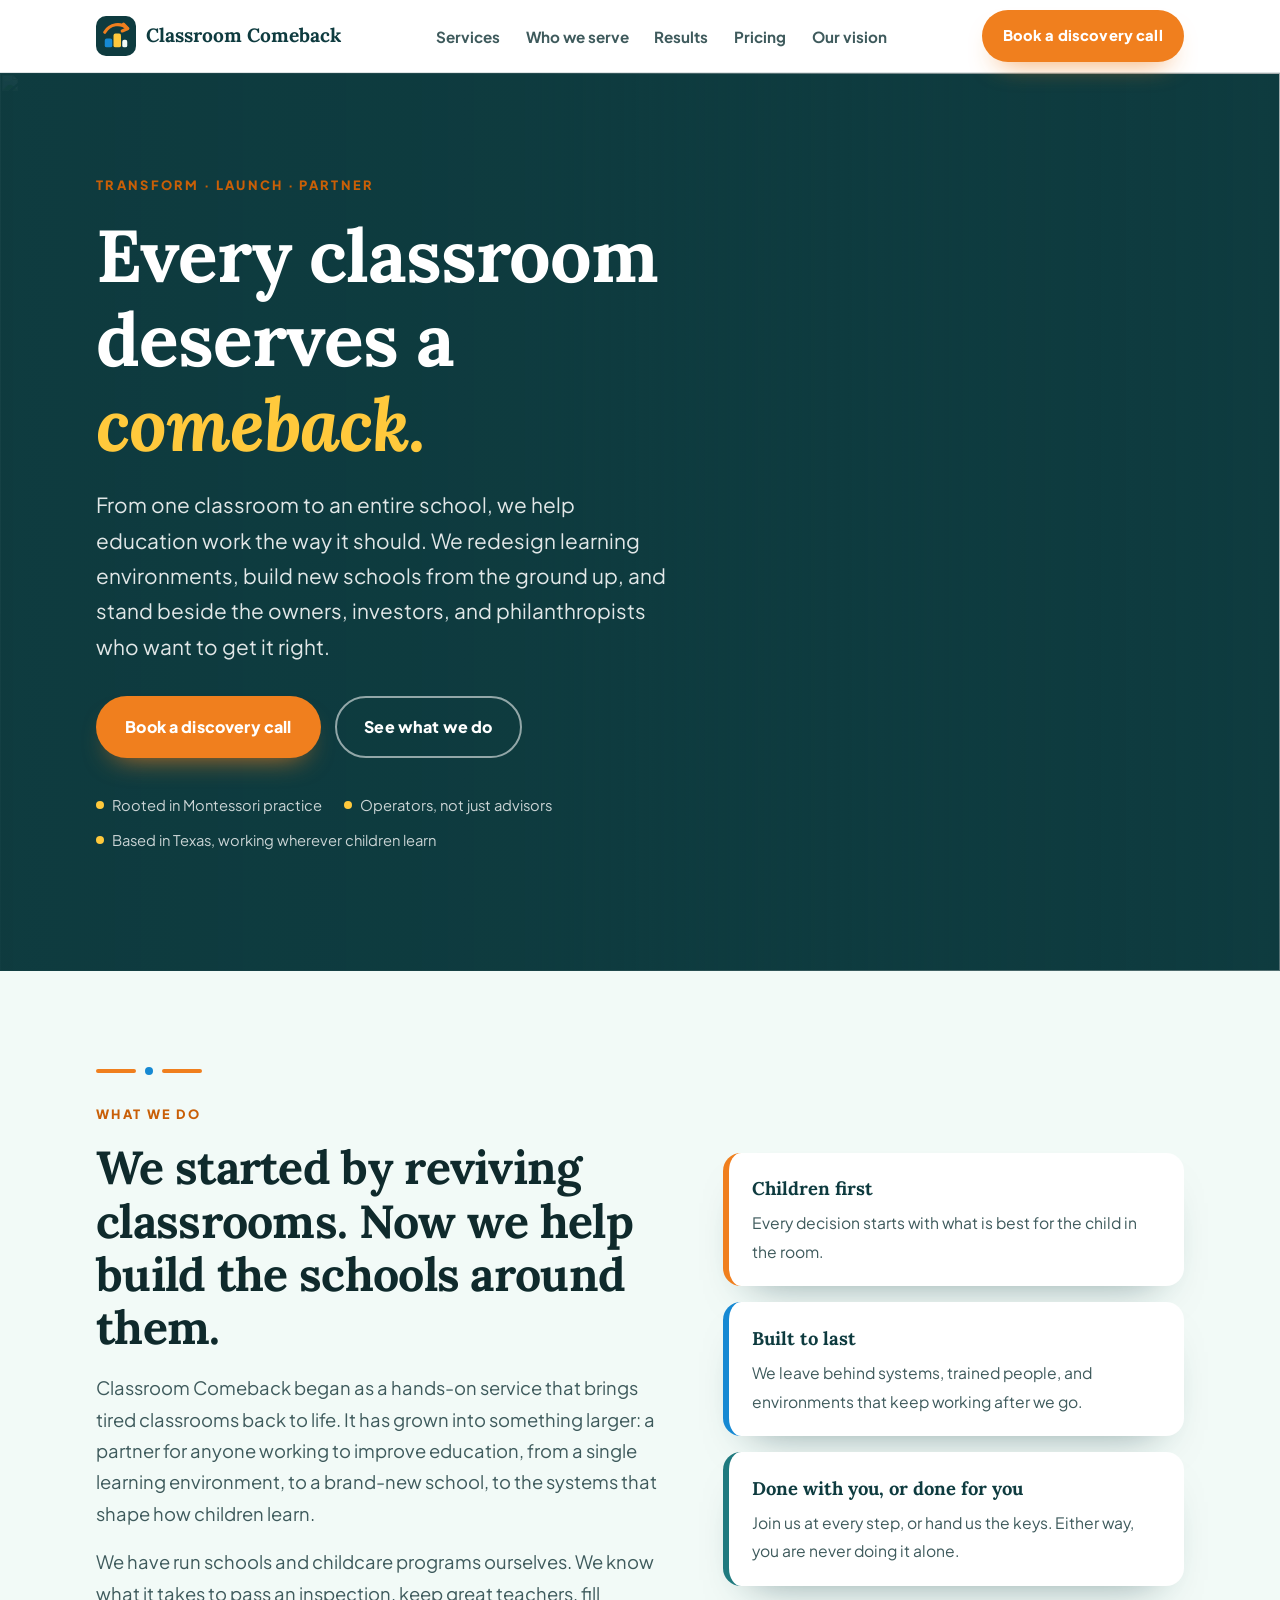
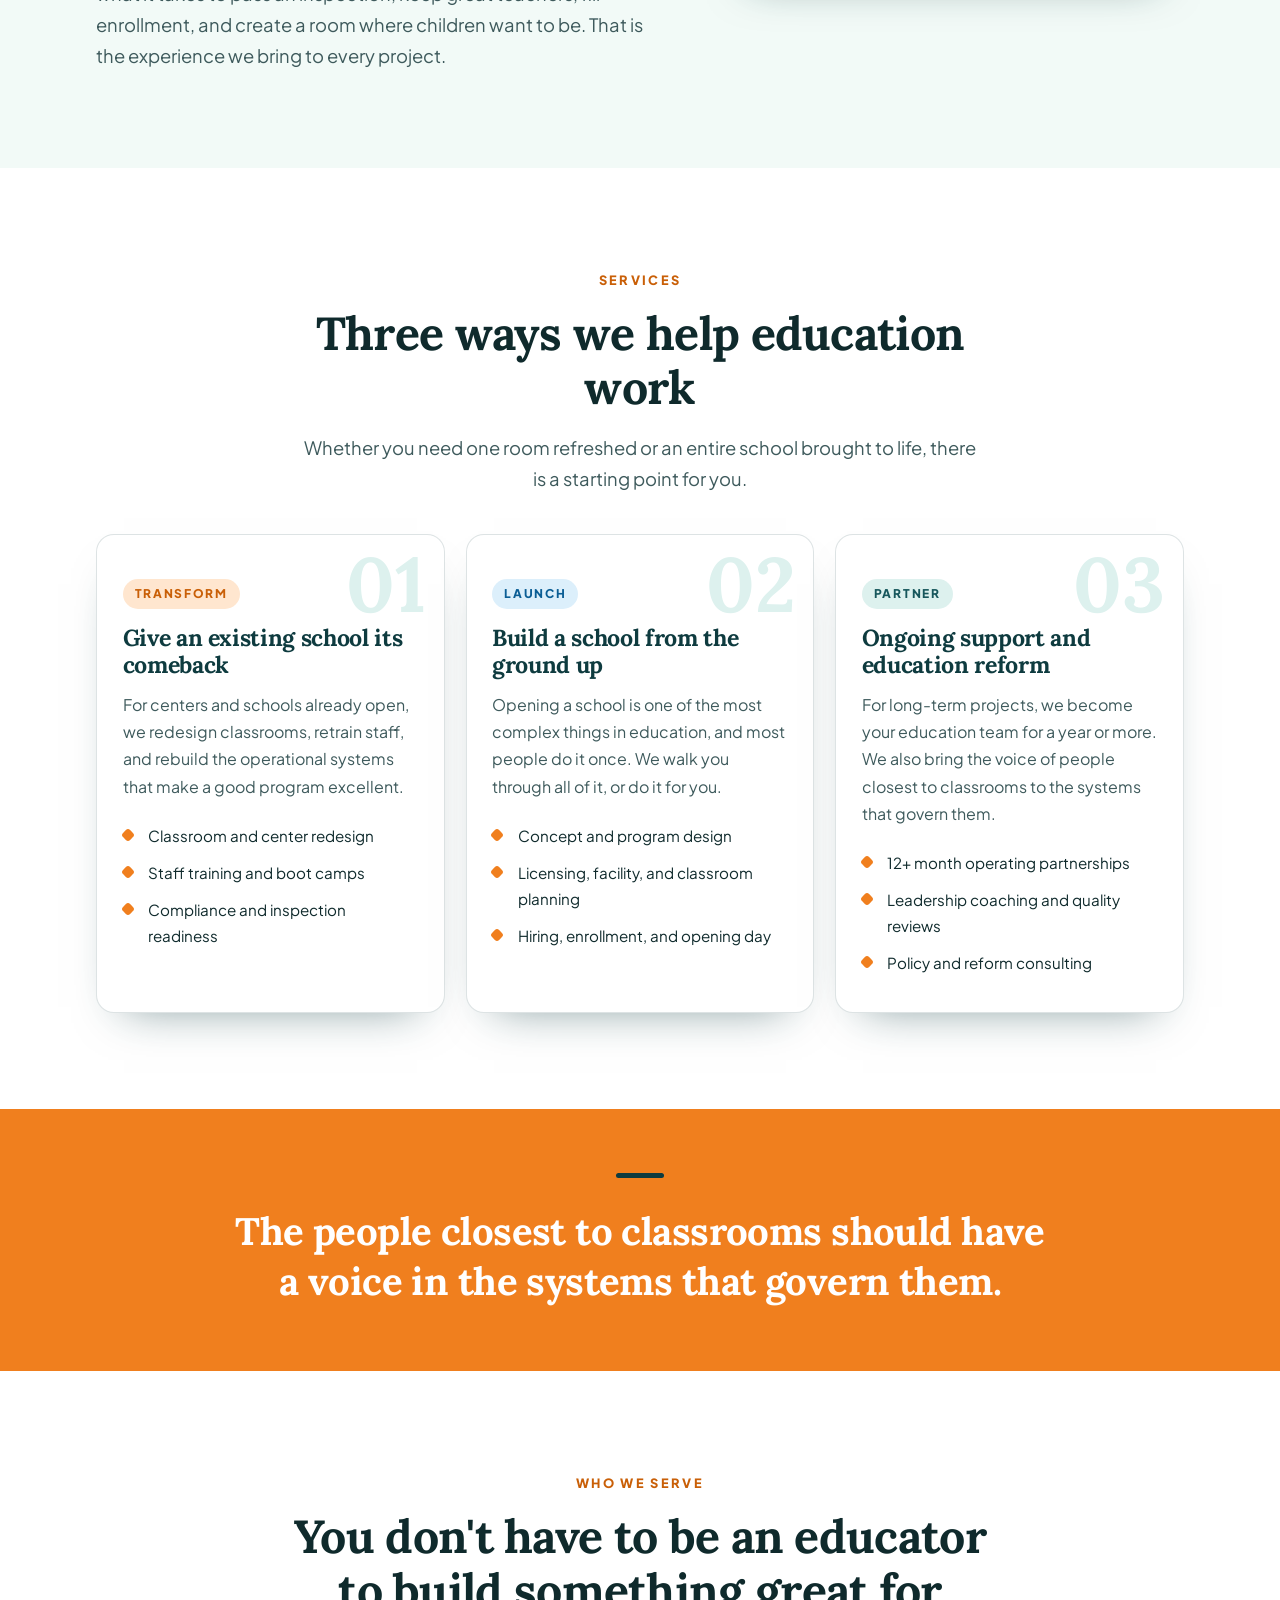
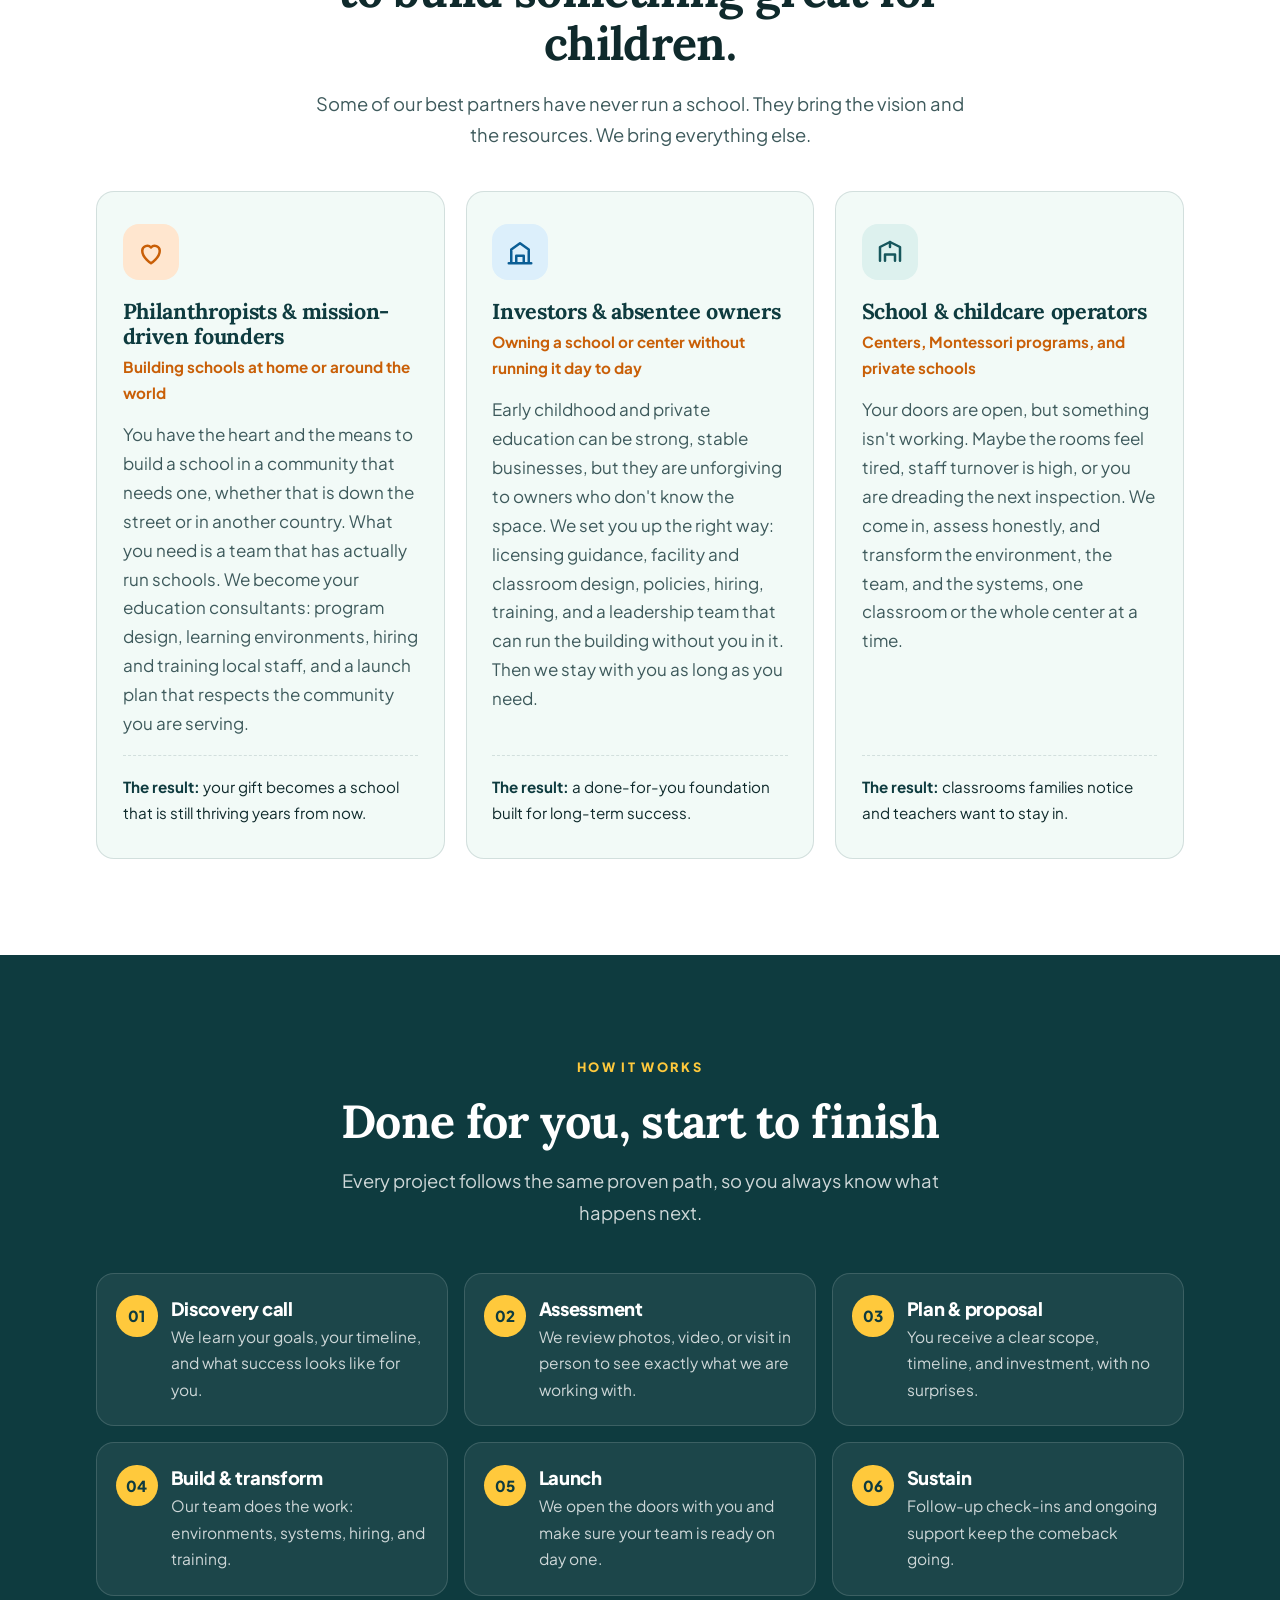
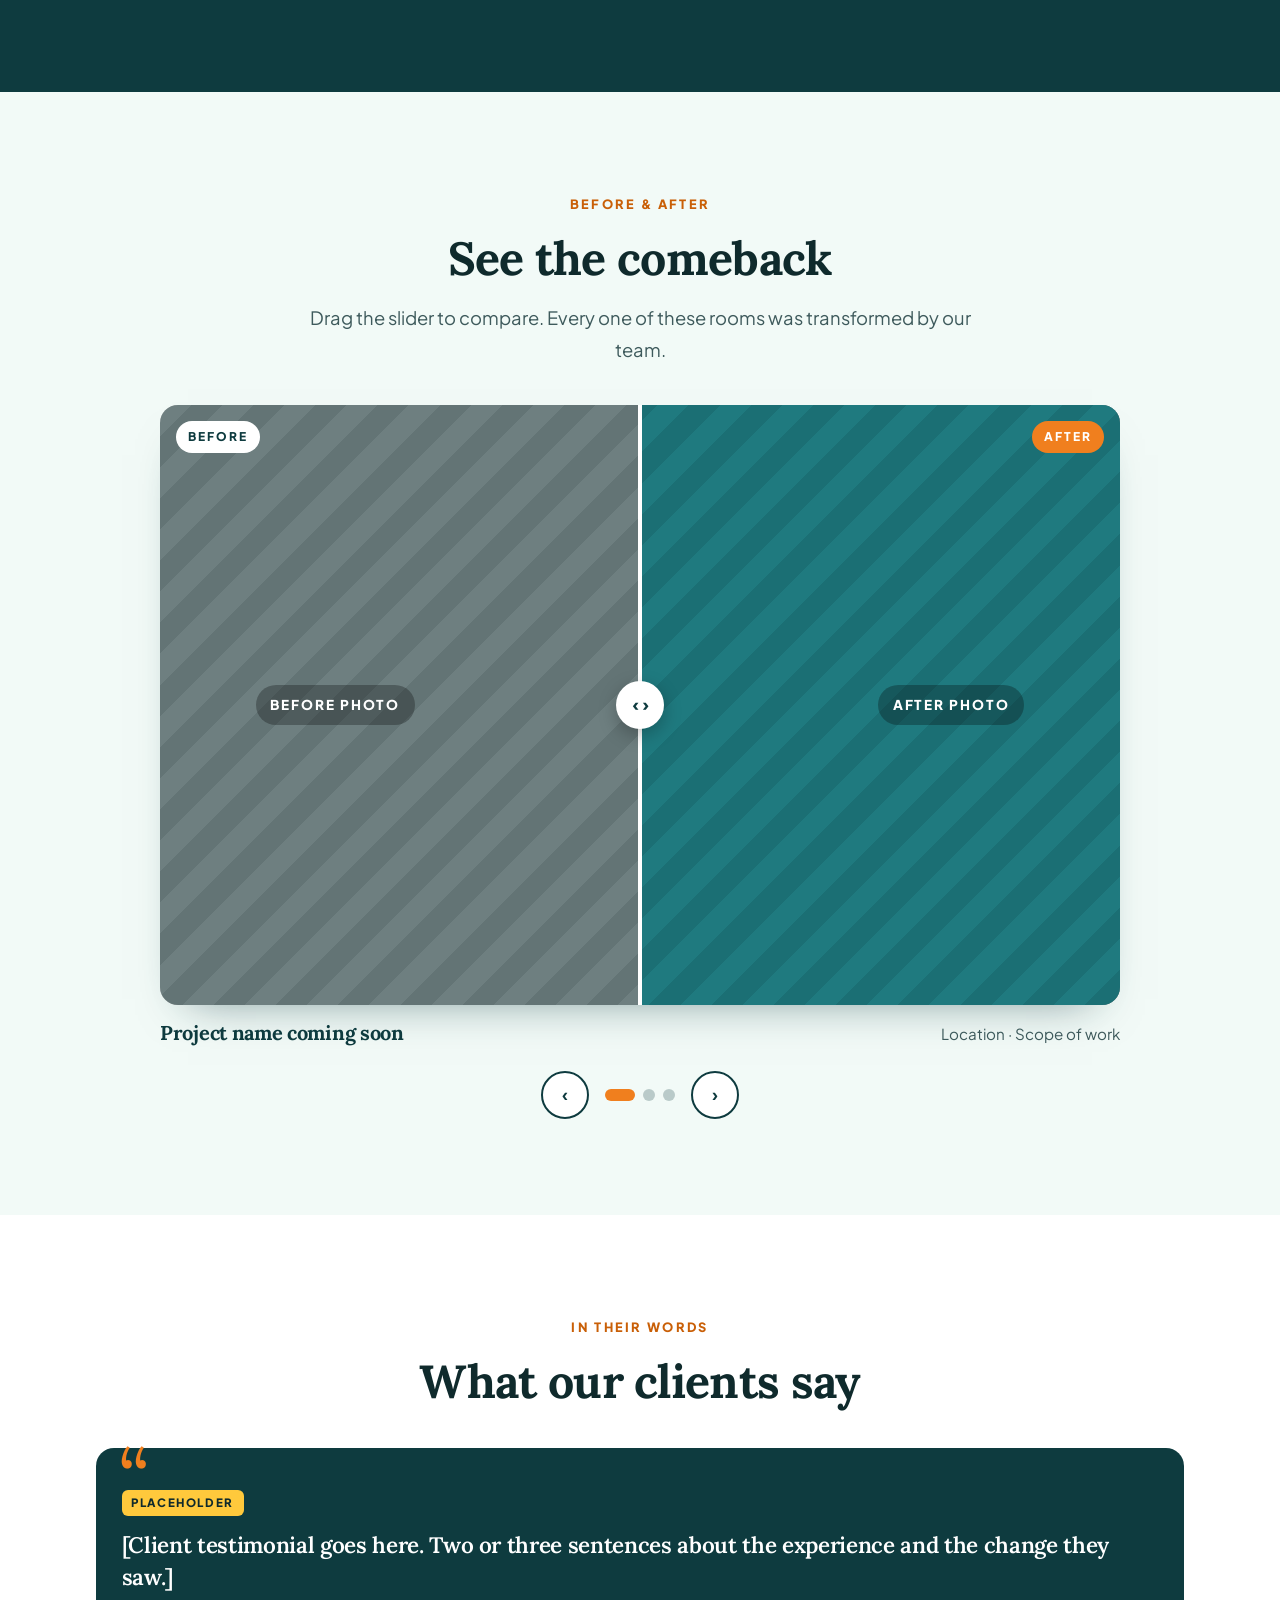
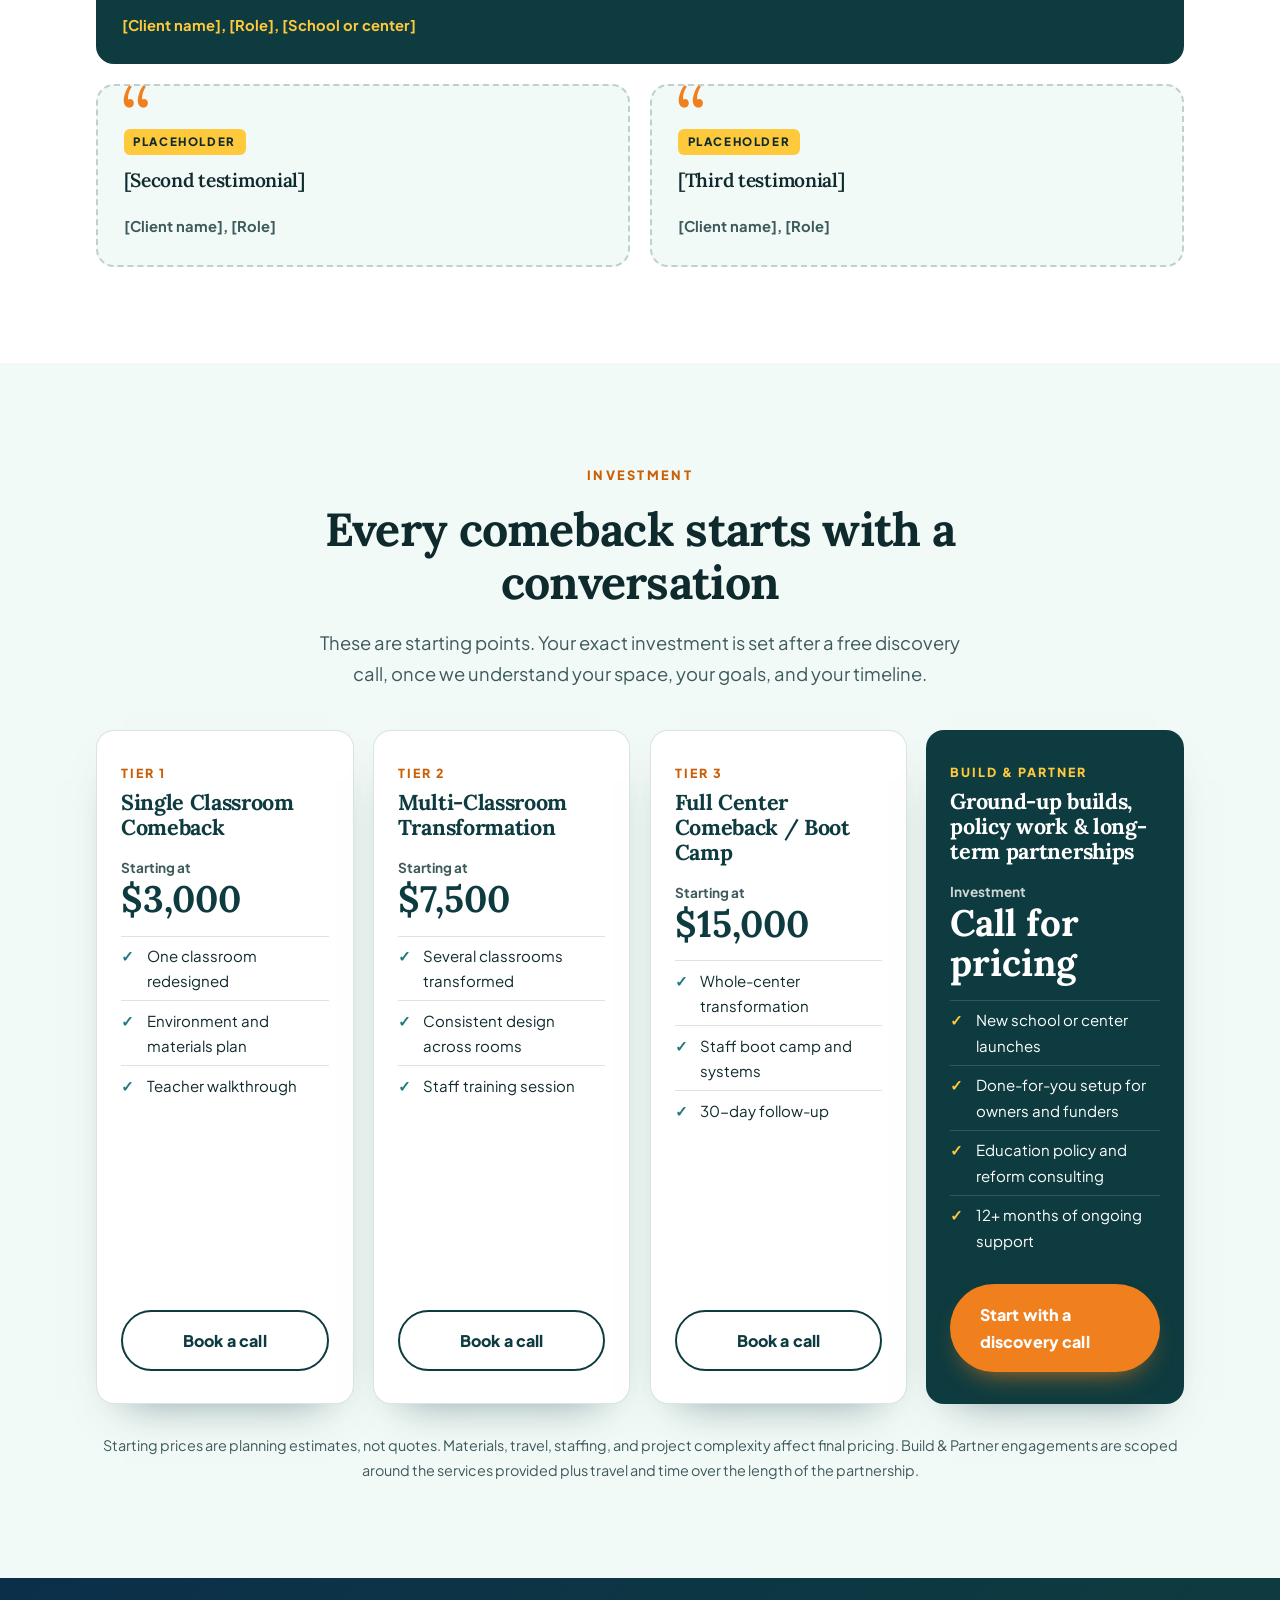
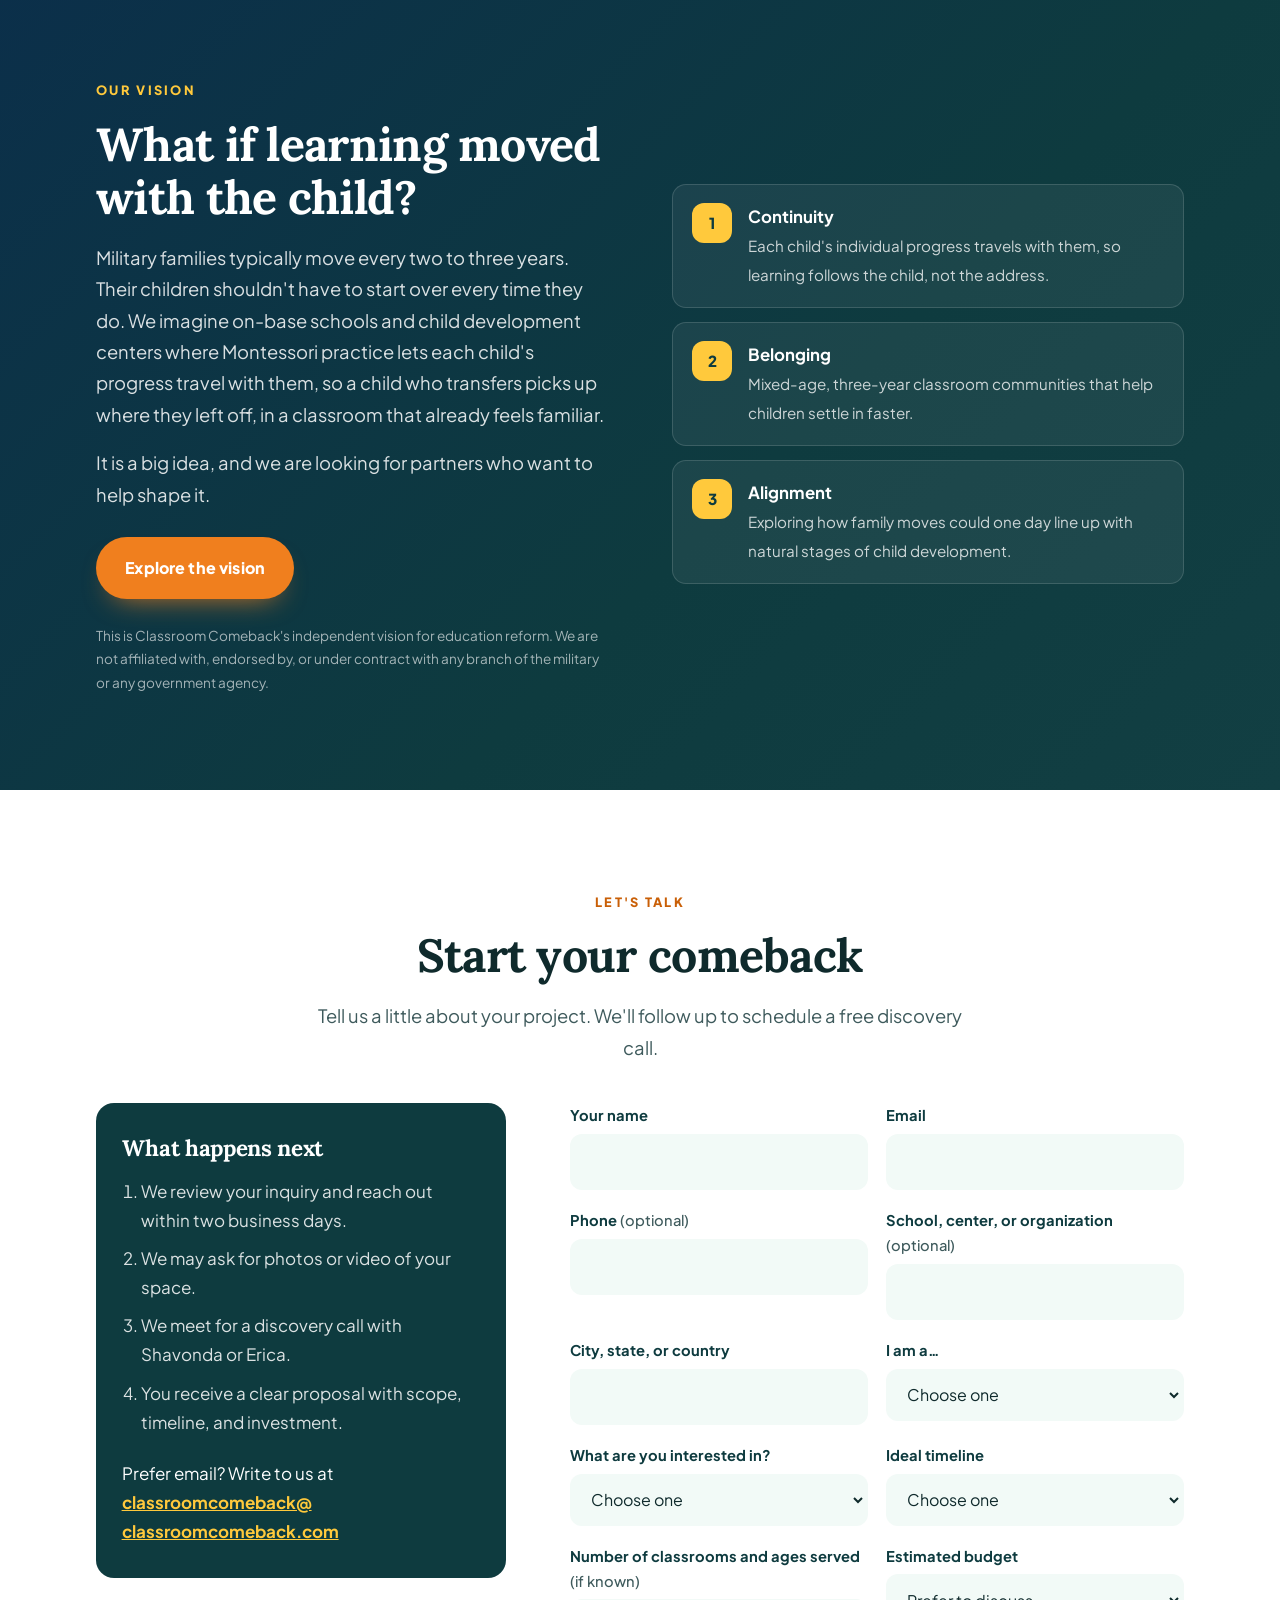
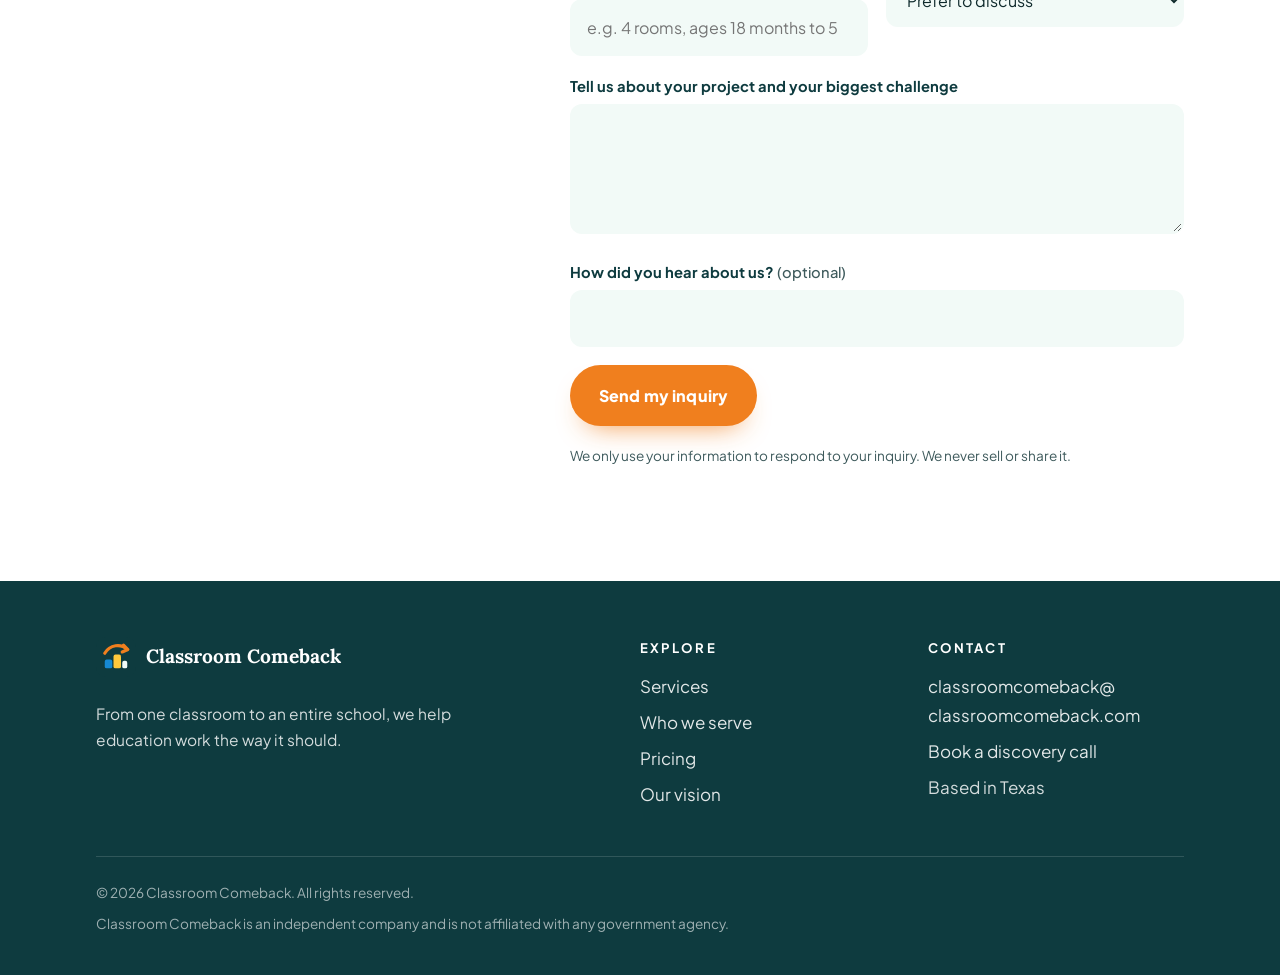
==== index.html @ 09a2eb79 "Replace hero illustration with a real Montessori classroom photo Photo by Iwan Buetti on Unsplash (U" ====
<!DOCTYPE html>
<html lang="en" class="no-js">
<head>
<meta charset="utf-8">
<meta name="viewport" content="width=device-width, initial-scale=1">
<title>Classroom Comeback | School Transformation, Design &amp; Launch</title>
<meta name="description" content="From one classroom to an entire school, Classroom Comeback helps education work the way it should. Classroom and center transformations, done-for-you school launches, and consulting for owners, investors, and philanthropists.">
<meta name="theme-color" content="#0E3B3F">
<link rel="canonical" href="https://classroomcomeback.com/">
<link rel="icon" href="/favicon.svg" type="image/svg+xml">

<meta property="og:type" content="website">
<meta property="og:site_name" content="Classroom Comeback">
<meta property="og:title" content="Classroom Comeback">
<meta property="og:description" content="From one classroom to an entire school, we help education work the way it should.">
<meta property="og:url" content="https://classroomcomeback.com/">
<!-- TODO: add og:image (1200x630) once the real logo and photos arrive -->
<meta name="twitter:card" content="summary">

<script type="application/ld+json">
{
  "@context": "https://schema.org",
  "@type": "ProfessionalService",
  "name": "Classroom Comeback",
  "slogan": "From one classroom to an entire school, we help education work the way it should.",
  "url": "https://classroomcomeback.com/",
  "email": "classroomcomeback@classroomcomeback.com",
  "areaServed": "Worldwide",
  "address": { "@type": "PostalAddress", "addressRegion": "TX", "addressCountry": "US" }
}
</script>

<link rel="preconnect" href="https://fonts.googleapis.com">
<link rel="preconnect" href="https://fonts.gstatic.com" crossorigin>
<link href="https://fonts.googleapis.com/css2?family=Lora:ital,wght@0,600;0,700;1,600;1,700&family=Plus+Jakarta+Sans:wght@400;500;700;800&display=swap" rel="stylesheet">
<link rel="stylesheet" href="/assets/styles.css">
</head>
<body>
<a class="skip" href="#main">Skip to content</a>

<header class="site-header">
  <div class="wrap">
    <a class="brand" href="/" aria-label="Classroom Comeback home">
      <img src="/assets/logo-placeholder.svg" alt="" width="40" height="40">
      <span class="brand-name">Classroom Comeback</span>
    </a>
    <ul class="nav-links">
      <li><a href="#services">Services</a></li>
      <li><a href="#who">Who we serve</a></li>
      <li><a href="#results">Results</a></li>
      <li><a href="#pricing">Pricing</a></li>
      <li><a href="/vision.html">Our vision</a></li>
    </ul>
    <a class="btn btn-primary header-cta" href="#contact" data-book>Book a discovery call</a>
    <button class="menu-toggle" type="button" aria-expanded="false" aria-controls="mobile-nav" aria-label="Open menu">
      <svg viewBox="0 0 24 24" fill="none" stroke="currentColor" stroke-width="2.4" stroke-linecap="round"><path d="M4 7h16M4 12h16M4 17h16"/></svg>
    </button>
  </div>
  <nav class="mobile-nav" id="mobile-nav" aria-label="Mobile">
    <ul>
      <li><a href="#services">Services</a></li>
      <li><a href="#who">Who we serve</a></li>
      <li><a href="#results">Results</a></li>
      <li><a href="#pricing">Pricing</a></li>
      <li><a href="/vision.html">Our vision</a></li>
      <li><a class="btn btn-primary" href="#contact" data-book>Book a discovery call</a></li>
    </ul>
  </nav>
</header>

<main id="main">

  <!-- ============ HERO ============ -->
  <section class="hero">
    <!-- Photo: Iwan Buetti on Unsplash (Unsplash License, free for commercial use).
         https://unsplash.com/photos/white-wooden-table-with-chairs-oKe_Dwv-Kkk
         Swap for a real Classroom Comeback "after" photo when available. -->
    <img class="hero-photo" alt="" fetchpriority="high"
      src="https://images.unsplash.com/photo-1591391258564-be184031cb21?auto=format&fit=crop&w=1600&q=70"
      srcset="https://images.unsplash.com/photo-1591391258564-be184031cb21?auto=format&fit=crop&w=800&q=70 800w,
              https://images.unsplash.com/photo-1591391258564-be184031cb21?auto=format&fit=crop&w=1600&q=70 1600w,
              https://images.unsplash.com/photo-1591391258564-be184031cb21?auto=format&fit=crop&w=2400&q=70 2400w"
      sizes="100vw">
    <div class="wrap">
      <div>
        <span class="eyebrow">Transform · Launch · Partner</span>
        <h1>Every classroom deserves a <em>comeback.</em></h1>
        <p class="tagline">From one classroom to an entire school, we help education work the way it should. We redesign learning environments, build new schools from the ground up, and stand beside the owners, investors, and philanthropists who want to get it right.</p>
        <div class="hero-actions">
          <a class="btn btn-primary" href="#contact" data-book>Book a discovery call</a>
          <a class="btn btn-ghost" href="#services">See what we do</a>
        </div>
        <ul class="hero-trust">
          <li>Rooted in Montessori practice</li>
          <li>Operators, not just advisors</li>
          <li>Based in Texas, working wherever children learn</li>
        </ul>
      </div>

    </div>
  </section>

  <!-- ============ MISSION ============ -->
  <section class="mission" aria-labelledby="mission-h">
    <div class="wrap grid">
      <div class="reveal">
        <div class="flourish" aria-hidden="true"><span></span><i></i><span></span></div>
        <span class="eyebrow">What we do</span>
        <h2 class="section-title" id="mission-h">We started by reviving classrooms. Now we help build the schools around them.</h2>
        <p class="lede">Classroom Comeback began as a hands-on service that brings tired classrooms back to life. It has grown into something larger: a partner for anyone working to improve education, from a single learning environment, to a brand-new school, to the systems that shape how children learn.</p>
        <p class="lede">We have run schools and childcare programs ourselves. We know what it takes to pass an inspection, keep great teachers, fill enrollment, and create a room where children want to be. That is the experience we bring to every project.</p>
      </div>
      <ul class="pillars reveal">
        <li><strong>Children first</strong><span>Every decision starts with what is best for the child in the room.</span></li>
        <li><strong>Built to last</strong><span>We leave behind systems, trained people, and environments that keep working after we go.</span></li>
        <li><strong>Done with you, or done for you</strong><span>Join us at every step, or hand us the keys. Either way, you are never doing it alone.</span></li>
      </ul>
    </div>
  </section>

  <!-- ============ SERVICES ============ -->
  <section id="services" aria-labelledby="services-h">
    <div class="wrap">
      <div class="center narrow reveal">
        <span class="eyebrow">Services</span>
        <h2 class="section-title" id="services-h">Three ways we help education work</h2>
        <p class="lede">Whether you need one room refreshed or an entire school brought to life, there is a starting point for you.</p>
      </div>
      <ul class="service-grid">
        <li class="service-card reveal">
          <span class="num" aria-hidden="true">01</span>
          <span class="tag tag-orange">Transform</span>
          <h3>Give an existing school its comeback</h3>
          <p>For centers and schools already open, we redesign classrooms, retrain staff, and rebuild the operational systems that make a good program excellent.</p>
          <ul>
            <li>Classroom and center redesign</li>
            <li>Staff training and boot camps</li>
            <li>Compliance and inspection readiness</li>
          </ul>
        </li>
        <li class="service-card reveal">
          <span class="num" aria-hidden="true">02</span>
          <span class="tag tag-blue">Launch</span>
          <h3>Build a school from the ground up</h3>
          <p>Opening a school is one of the most complex things in education, and most people do it once. We walk you through all of it, or do it for you.</p>
          <ul>
            <li>Concept and program design</li>
            <li>Licensing, facility, and classroom planning</li>
            <li>Hiring, enrollment, and opening day</li>
          </ul>
        </li>
        <li class="service-card reveal">
          <span class="num" aria-hidden="true">03</span>
          <span class="tag tag-teal">Partner</span>
          <h3>Ongoing support and education reform</h3>
          <p>For long-term projects, we become your education team for a year or more. We also bring the voice of people closest to classrooms to the systems that govern them.</p>
          <ul>
            <li>12+ month operating partnerships</li>
            <li>Leadership coaching and quality reviews</li>
            <li>Policy and reform consulting</li>
          </ul>
        </li>
      </ul>
    </div>
  </section>

  <!-- ============ PULL QUOTE ============ -->
  <section class="quote-band">
    <div class="wrap">
      <div class="mark" aria-hidden="true"></div>
      <blockquote>The people closest to classrooms should have a voice in the systems that govern them.</blockquote>
    </div>
  </section>

  <!-- ============ WHO WE SERVE ============ -->
  <section id="who" class="audiences" aria-labelledby="who-h">
    <div class="wrap">
      <div class="center narrow reveal">
        <span class="eyebrow">Who we serve</span>
        <h2 class="section-title" id="who-h">You don't have to be an educator to build something great for children.</h2>
        <p class="lede">Some of our best partners have never run a school. They bring the vision and the resources. We bring everything else.</p>
      </div>
      <div class="audience-grid">
        <article class="audience reveal">
          <div class="icon" style="background:var(--orange-soft)">
            <svg viewBox="0 0 24 24" fill="none" stroke="#C95F07" stroke-width="2" stroke-linecap="round" stroke-linejoin="round"><path d="M12 21s-7-4.4-7-10a4 4 0 0 1 7-2.6A4 4 0 0 1 19 11c0 5.6-7 10-7 10z"/></svg>
          </div>
          <h3>Philanthropists &amp; mission-driven founders</h3>
          <p class="who">Building schools at home or around the world</p>
          <p>You have the heart and the means to build a school in a community that needs one, whether that is down the street or in another country. What you need is a team that has actually run schools. We become your education consultants: program design, learning environments, hiring and training local staff, and a launch plan that respects the community you are serving.</p>
          <p class="outcome"><strong>The result:</strong> your gift becomes a school that is still thriving years from now.</p>
        </article>
        <article class="audience reveal">
          <div class="icon" style="background:var(--blue-soft)">
            <svg viewBox="0 0 24 24" fill="none" stroke="#0B5E95" stroke-width="2" stroke-linecap="round" stroke-linejoin="round"><path d="M3 21h18M5 21V10l7-5 7 5v11M9 21v-6h6v6"/></svg>
          </div>
          <h3>Investors &amp; absentee owners</h3>
          <p class="who">Owning a school or center without running it day to day</p>
          <p>Early childhood and private education can be strong, stable businesses, but they are unforgiving to owners who don't know the space. We set you up the right way: licensing guidance, facility and classroom design, policies, hiring, training, and a leadership team that can run the building without you in it. Then we stay with you as long as you need.</p>
          <p class="outcome"><strong>The result:</strong> a done-for-you foundation built for long-term success.</p>
        </article>
        <article class="audience reveal">
          <div class="icon" style="background:var(--teal-100)">
            <svg viewBox="0 0 24 24" fill="none" stroke="#17575C" stroke-width="2" stroke-linecap="round" stroke-linejoin="round"><path d="M4 19V8l8-4 8 4v11"/><path d="M8 19v-5h8v5"/><path d="M12 4v4"/></svg>
          </div>
          <h3>School &amp; childcare operators</h3>
          <p class="who">Centers, Montessori programs, and private schools</p>
          <p>Your doors are open, but something isn't working. Maybe the rooms feel tired, staff turnover is high, or you are dreading the next inspection. We come in, assess honestly, and transform the environment, the team, and the systems, one classroom or the whole center at a time.</p>
          <p class="outcome"><strong>The result:</strong> classrooms families notice and teachers want to stay in.</p>
        </article>
      </div>
    </div>
  </section>

  <!-- ============ PROCESS ============ -->
  <section class="process on-dark" aria-labelledby="process-h">
    <div class="wrap">
      <div class="narrow center reveal">
        <span class="eyebrow">How it works</span>
        <h2 class="section-title" id="process-h">Done for you, start to finish</h2>
        <p class="lede">Every project follows the same proven path, so you always know what happens next.</p>
      </div>
      <ol class="steps">
        <li class="reveal"><h3>Discovery call</h3><p>We learn your goals, your timeline, and what success looks like for you.</p></li>
        <li class="reveal"><h3>Assessment</h3><p>We review photos, video, or visit in person to see exactly what we are working with.</p></li>
        <li class="reveal"><h3>Plan &amp; proposal</h3><p>You receive a clear scope, timeline, and investment, with no surprises.</p></li>
        <li class="reveal"><h3>Build &amp; transform</h3><p>Our team does the work: environments, systems, hiring, and training.</p></li>
        <li class="reveal"><h3>Launch</h3><p>We open the doors with you and make sure your team is ready on day one.</p></li>
        <li class="reveal"><h3>Sustain</h3><p>Follow-up check-ins and ongoing support keep the comeback going.</p></li>
      </ol>
    </div>
  </section>

  <!-- ============ BEFORE / AFTER ============ -->
  <section id="results" class="results" aria-labelledby="results-h">
    <div class="wrap">
      <div class="center narrow reveal">
        <span class="eyebrow">Before &amp; after</span>
        <h2 class="section-title" id="results-h">See the comeback</h2>
        <p class="lede">Drag the slider to compare. Every one of these rooms was transformed by our team.</p>
      </div>

      <div class="carousel reveal" aria-roledescription="carousel" aria-label="Before and after projects">
        <p class="sr-only carousel-status" aria-live="polite"></p>
        <div class="carousel-track">
          <!-- PLACEHOLDER SLIDES: replace each .ph span with
               <img src="/assets/photos/project1-before.jpg" alt="..."> and the matching after photo. -->
          <div class="slide" role="group" aria-roledescription="slide" aria-label="Project 1">
            <div class="compare">
              <div class="layer before"><span class="ph">Before photo</span></div>
              <div class="layer after"><span class="ph">After photo</span></div>
              <span class="label l">Before</span><span class="label r">After</span>
              <div class="divider"></div>
              <input type="range" min="0" max="100" value="50" aria-label="Compare before and after for project 1">
            </div>
            <div class="slide-caption"><h3>Project name coming soon</h3><p>Location · Scope of work</p></div>
          </div>
          <div class="slide" role="group" aria-roledescription="slide" aria-label="Project 2">
            <div class="compare">
              <div class="layer before"><span class="ph">Before photo</span></div>
              <div class="layer after"><span class="ph">After photo</span></div>
              <span class="label l">Before</span><span class="label r">After</span>
              <div class="divider"></div>
              <input type="range" min="0" max="100" value="50" aria-label="Compare before and after for project 2">
            </div>
            <div class="slide-caption"><h3>Project name coming soon</h3><p>Location · Scope of work</p></div>
          </div>
          <div class="slide" role="group" aria-roledescription="slide" aria-label="Project 3">
            <div class="compare">
              <div class="layer before"><span class="ph">Before photo</span></div>
              <div class="layer after"><span class="ph">After photo</span></div>
              <span class="label l">Before</span><span class="label r">After</span>
              <div class="divider"></div>
              <input type="range" min="0" max="100" value="50" aria-label="Compare before and after for project 3">
            </div>
            <div class="slide-caption"><h3>Project name coming soon</h3><p>Location · Scope of work</p></div>
          </div>
        </div>
        <div class="carousel-controls">
          <button class="carousel-btn" type="button" data-prev aria-label="Previous project">‹</button>
          <div class="dots"></div>
          <button class="carousel-btn" type="button" data-next aria-label="Next project">›</button>
        </div>
      </div>
    </div>
  </section>

  <!-- ============ TESTIMONIALS ============ -->
  <section class="testimonials" aria-labelledby="t-h">
    <div class="wrap">
      <div class="center narrow reveal">
        <span class="eyebrow">In their words</span>
        <h2 class="section-title" id="t-h">What our clients say</h2>
      </div>
      <!-- PLACEHOLDERS: replace bracketed text with real, approved client quotes only. -->
      <div class="t-grid">
        <figure class="t-card feature reveal" style="margin:0">
          <span class="q" aria-hidden="true">“</span>
          <span class="placeholder-note">Placeholder</span>
          <blockquote>[Client testimonial goes here. Two or three sentences about the experience and the change they saw.]</blockquote>
          <figcaption class="who">[Client name], [Role], [School or center]</figcaption>
        </figure>
        <figure class="t-card reveal" style="margin:0">
          <span class="q" aria-hidden="true">“</span>
          <span class="placeholder-note">Placeholder</span>
          <blockquote>[Second testimonial]</blockquote>
          <figcaption class="who">[Client name], [Role]</figcaption>
        </figure>
        <figure class="t-card reveal" style="margin:0">
          <span class="q" aria-hidden="true">“</span>
          <span class="placeholder-note">Placeholder</span>
          <blockquote>[Third testimonial]</blockquote>
          <figcaption class="who">[Client name], [Role]</figcaption>
        </figure>
      </div>
    </div>
  </section>

  <!-- ============ PRICING ============ -->
  <section id="pricing" class="pricing" aria-labelledby="pricing-h">
    <div class="wrap">
      <div class="center narrow reveal">
        <span class="eyebrow">Investment</span>
        <h2 class="section-title" id="pricing-h">Every comeback starts with a conversation</h2>
        <p class="lede">These are starting points. Your exact investment is set after a free discovery call, once we understand your space, your goals, and your timeline.</p>
      </div>
      <div class="price-grid">
        <article class="price reveal">
          <span class="tier">Tier 1</span>
          <h3>Single Classroom Comeback</h3>
          <span class="from">Starting at</span>
          <div class="amount">$3,000</div>
          <ul>
            <li>One classroom redesigned</li>
            <li>Environment and materials plan</li>
            <li>Teacher walkthrough</li>
          </ul>
          <a class="btn btn-outline" href="#contact" data-book>Book a call</a>
        </article>
        <article class="price reveal">
          <span class="tier">Tier 2</span>
          <h3>Multi-Classroom Transformation</h3>
          <span class="from">Starting at</span>
          <div class="amount">$7,500</div>
          <ul>
            <li>Several classrooms transformed</li>
            <li>Consistent design across rooms</li>
            <li>Staff training session</li>
          </ul>
          <a class="btn btn-outline" href="#contact" data-book>Book a call</a>
        </article>
        <article class="price reveal">
          <span class="tier">Tier 3</span>
          <h3>Full Center Comeback / Boot Camp</h3>
          <span class="from">Starting at</span>
          <div class="amount">$15,000</div>
          <ul>
            <li>Whole-center transformation</li>
            <li>Staff boot camp and systems</li>
            <li>30-day follow-up</li>
          </ul>
          <a class="btn btn-outline" href="#contact" data-book>Book a call</a>
        </article>
        <article class="price custom reveal">
          <span class="tier">Build &amp; Partner</span>
          <h3>Ground-up builds, policy work &amp; long-term partnerships</h3>
          <span class="from">Investment</span>
          <div class="amount">Call for pricing</div>
          <ul>
            <li>New school or center launches</li>
            <li>Done-for-you setup for owners and funders</li>
            <li>Education policy and reform consulting</li>
            <li>12+ months of ongoing support</li>
          </ul>
          <a class="btn btn-primary" href="#contact" data-book="partner">Start with a discovery call</a>
        </article>
      </div>
      <p class="fine">Starting prices are planning estimates, not quotes. Materials, travel, staffing, and project complexity affect final pricing. Build &amp; Partner engagements are scoped around the services provided plus travel and time over the length of the partnership.</p>
    </div>
  </section>

  <!-- ============ VISION TEASER ============ -->
  <section class="vision-band on-dark" aria-labelledby="vision-h">
    <div class="wrap grid">
      <div class="reveal">
        <span class="eyebrow">Our vision</span>
        <h2 class="section-title" id="vision-h">What if learning moved with the child?</h2>
        <p class="lede">Military families typically move every two to three years. Their children shouldn't have to start over every time they do. We imagine on-base schools and child development centers where Montessori practice lets each child's progress travel with them, so a child who transfers picks up where they left off, in a classroom that already feels familiar.</p>
        <p class="lede">It is a big idea, and we are looking for partners who want to help shape it.</p>
        <a class="btn btn-primary" href="/vision.html" style="margin-top:.6rem">Explore the vision</a>
        <p class="disclaimer">This is Classroom Comeback's independent vision for education reform. We are not affiliated with, endorsed by, or under contract with any branch of the military or any government agency.</p>
      </div>
      <ul class="vision-points reveal">
        <li><span class="dot">1</span><div><strong>Continuity</strong><span>Each child's individual progress travels with them, so learning follows the child, not the address.</span></div></li>
        <li><span class="dot">2</span><div><strong>Belonging</strong><span>Mixed-age, three-year classroom communities that help children settle in faster.</span></div></li>
        <li><span class="dot">3</span><div><strong>Alignment</strong><span>Exploring how family moves could one day line up with natural stages of child development.</span></div></li>
      </ul>
    </div>
  </section>

  <!-- ============ CONTACT ============ -->
  <section id="contact" class="contact" aria-labelledby="contact-h">
    <div class="wrap">
      <div class="narrow center reveal" style="margin-bottom:2.5rem">
        <span class="eyebrow">Let's talk</span>
        <h2 class="section-title" id="contact-h">Start your comeback</h2>
        <p class="lede">Tell us a little about your project. We'll follow up to schedule a free discovery call.</p>
      </div>
      <div class="grid">
        <aside class="contact-aside reveal">
          <h3>What happens next</h3>
          <ol>
            <li>We review your inquiry and reach out within two business days.</li>
            <li>We may ask for photos or video of your space.</li>
            <li>We meet for a discovery call with Shavonda or Erica.</li>
            <li>You receive a clear proposal with scope, timeline, and investment.</li>
          </ol>
          <p>Prefer email? Write to us at<br><a href="mailto:classroomcomeback@classroomcomeback.com">classroomcomeback@<wbr>classroomcomeback.com</a></p>
        </aside>

        <form class="lead-form reveal" novalidate>
          <div class="field-row two">
            <div class="field"><label for="f-name">Your name</label><input id="f-name" name="name" autocomplete="name" required></div>
            <div class="field"><label for="f-email">Email</label><input id="f-email" name="email" type="email" autocomplete="email" required></div>
          </div>
          <div class="field-row two">
            <div class="field"><label for="f-phone">Phone <span class="opt">(optional)</span></label><input id="f-phone" name="phone" type="tel" autocomplete="tel"></div>
            <div class="field"><label for="f-org">School, center, or organization <span class="opt">(optional)</span></label><input id="f-org" name="organization" autocomplete="organization"></div>
          </div>
          <div class="field-row two">
            <div class="field"><label for="f-loc">City, state, or country</label><input id="f-loc" name="location" required></div>
            <div class="field">
              <label for="f-role">I am a…</label>
              <select id="f-role" name="role" required>
                <option value="">Choose one</option>
                <option>School or childcare owner / operator</option>
                <option>Philanthropist or foundation</option>
                <option>Investor or absentee owner</option>
                <option>Founder starting a new school</option>
                <option>Education, policy, or military-family advocate</option>
                <option>Other</option>
              </select>
            </div>
          </div>
          <div class="field-row two">
            <div class="field">
              <label for="f-service">What are you interested in?</label>
              <select id="f-service" name="service" required>
                <option value="">Choose one</option>
                <option>Single Classroom Comeback</option>
                <option>Multi-Classroom Transformation</option>
                <option>Full Center Comeback / Boot Camp</option>
                <option>Building a new school or center</option>
                <option>Long-term partnership / ongoing support</option>
                <option>Policy or reform work</option>
                <option>Not sure yet</option>
              </select>
            </div>
            <div class="field">
              <label for="f-timeline">Ideal timeline</label>
              <select id="f-timeline" name="timeline">
                <option value="">Choose one</option>
                <option>As soon as possible</option>
                <option>Within 3 months</option>
                <option>3 to 6 months</option>
                <option>6 to 12 months</option>
                <option>More than a year out</option>
              </select>
            </div>
          </div>
          <div class="field-row two">
            <div class="field"><label for="f-rooms">Number of classrooms and ages served <span class="opt">(if known)</span></label><input id="f-rooms" name="classrooms" placeholder="e.g. 4 rooms, ages 18 months to 5"></div>
            <div class="field">
              <label for="f-budget">Estimated budget</label>
              <select id="f-budget" name="budget">
                <option value="">Prefer to discuss</option>
                <option>Under $5,000</option>
                <option>$5,000 to $15,000</option>
                <option>$15,000 to $50,000</option>
                <option>$50,000 to $250,000</option>
                <option>$250,000+</option>
              </select>
            </div>
          </div>
          <div class="field"><label for="f-msg">Tell us about your project and your biggest challenge</label><textarea id="f-msg" name="message" required></textarea></div>
          <div class="field">
            <label for="f-ref">How did you hear about us? <span class="opt">(optional)</span></label>
            <input id="f-ref" name="referral">
          </div>
          <div class="hp" aria-hidden="true"><label for="f-web">Website</label><input id="f-web" name="website" tabindex="-1" autocomplete="off"></div>
          <div><button class="btn btn-primary" type="submit">Send my inquiry</button></div>
          <p class="form-note">We only use your information to respond to your inquiry. We never sell or share it.</p>
          <div id="form-status" class="form-status" role="status" tabindex="-1"></div>
        </form>
      </div>
    </div>
  </section>

</main>

<footer class="site-footer">
  <div class="wrap">
    <div class="footer-grid">
      <div>
        <a class="brand" href="/" aria-label="Classroom Comeback home">
          <img src="/assets/logo-placeholder.svg" alt="" width="40" height="40">
          <span class="brand-name">Classroom Comeback</span>
        </a>
        <p class="tagline">From one classroom to an entire school, we help education work the way it should.</p>
      </div>
      <div>
        <h4>Explore</h4>
        <ul>
          <li><a href="/#services">Services</a></li>
          <li><a href="/#who">Who we serve</a></li>
          <li><a href="/#pricing">Pricing</a></li>
          <li><a href="/vision.html">Our vision</a></li>
        </ul>
      </div>
      <div>
        <h4>Contact</h4>
        <ul>
          <li><a href="mailto:classroomcomeback@classroomcomeback.com">classroomcomeback@<wbr>classroomcomeback.com</a></li>
          <li><a href="/#contact">Book a discovery call</a></li>
          <li>Based in Texas</li>
        </ul>
      </div>
    </div>
    <div class="footer-bottom">
      <span>&copy; <span data-year>2026</span> Classroom Comeback. All rights reserved.</span>
      <span>Classroom Comeback is an independent company and is not affiliated with any government agency.</span>
    </div>
  </div>
</footer>

<script src="/assets/site.js"></script>
</body>
</html>
---- assets/styles.css ----
/* =========================================================
   Classroom Comeback — site styles
   Palette: a bolder take on the reference teal / orange / blue.
   Swap the brand tokens below once Shavonda confirms the palette.
   ========================================================= */
:root {
  /* Brand */
  --teal-900: #0E3B3F;
  --teal-700: #17575C;
  --teal-500: #1F7A7F;
  --teal-100: #DDF1EE;
  --mint: #F2FAF7;
  --orange: #F07F1E;
  --orange-deep: #C95F07;
  --orange-soft: #FFE6CF;
  --blue: #1689D3;
  --blue-soft: #DCEFFB;
  --sun: #FFC93C;

  /* Neutrals */
  --ink: #0F2A2C;
  --ink-soft: #3E5A5C;
  --white: #FFFFFF;
  --rule: rgba(15, 59, 63, 0.14);

  --serif: "Lora", Georgia, "Times New Roman", serif;
  --sans: "Plus Jakarta Sans", -apple-system, BlinkMacSystemFont, "Segoe UI", Roboto, Arial, sans-serif;

  --radius: 18px;
  --shadow: 0 22px 44px -28px rgba(14, 59, 63, 0.55);
}

*, *::before, *::after { box-sizing: border-box; }
html { -webkit-text-size-adjust: 100%; scroll-behavior: smooth; scroll-padding-top: 84px; }
body {
  margin: 0;
  background: var(--white);
  color: var(--ink);
  font-family: var(--sans);
  font-size: 1.0625rem;
  line-height: 1.7;
  -webkit-font-smoothing: antialiased;
  overflow-x: hidden;
}
img { max-width: 100%; display: block; }
h1, h2, h3, blockquote { font-family: var(--serif); font-weight: 700; line-height: 1.15; letter-spacing: -0.015em; margin: 0; }
p { margin: 0 0 1.1rem; }
p:last-child { margin-bottom: 0; }
a { color: inherit; }
a:focus-visible, button:focus-visible, input:focus-visible, select:focus-visible, textarea:focus-visible {
  outline: 3px solid var(--blue); outline-offset: 3px; border-radius: 6px;
}
.sr-only { position: absolute; width: 1px; height: 1px; overflow: hidden; clip: rect(0 0 0 0); white-space: nowrap; }
.skip { position: absolute; left: -999px; top: 0; background: var(--sun); color: var(--ink); padding: .6rem 1rem; z-index: 100; font-weight: 700; }
.skip:focus { left: 1rem; top: 1rem; }

.wrap { width: 100%; max-width: 72rem; margin: 0 auto; padding: 0 1rem; }
.narrow { max-width: 44rem; margin-left: auto; margin-right: auto; }
.center { text-align: center; }
section { padding: 4.5rem 0; }

.eyebrow {
  display: inline-block; font-size: .8rem; font-weight: 800; letter-spacing: .18em;
  text-transform: uppercase; color: var(--orange-deep); margin-bottom: 1rem;
}
.on-dark .eyebrow { color: var(--sun); }
.section-title { font-size: clamp(1.9rem, 5vw, 2.9rem); margin-bottom: 1.1rem; }
.lede { font-size: 1.15rem; color: var(--ink-soft); max-width: 42rem; }
.center .lede { margin-left: auto; margin-right: auto; }

.flourish { display: flex; align-items: center; gap: .55rem; margin: 0 0 1.4rem; }
.center .flourish { justify-content: center; }
.flourish span { height: 4px; width: 40px; border-radius: 4px; background: var(--orange); }
.flourish i { width: 8px; height: 8px; border-radius: 50%; background: var(--blue); }

/* ---------- Buttons ---------- */
.btn {
  display: inline-flex; align-items: center; justify-content: center; gap: .5rem;
  font: inherit; font-weight: 800; font-size: 1rem; letter-spacing: .01em;
  padding: .95rem 1.7rem; border-radius: 999px; border: 2px solid transparent;
  text-decoration: none; cursor: pointer;
  transition: transform .18s ease, background-color .18s ease, color .18s ease, border-color .18s ease;
}
.btn:hover { transform: translateY(-2px); }
.btn-primary { background: var(--orange); color: var(--white); box-shadow: 0 14px 28px -16px rgba(240, 127, 30, .9); }
.btn-primary:hover { background: var(--orange-deep); }
.btn-ghost { background: transparent; color: var(--white); border-color: rgba(255, 255, 255, .55); }
.btn-ghost:hover { border-color: var(--white); background: rgba(255, 255, 255, .08); }
.btn-dark { background: var(--teal-900); color: var(--white); }
.btn-dark:hover { background: var(--teal-700); }
.btn-outline { background: transparent; color: var(--teal-900); border-color: var(--teal-900); }
.btn-outline:hover { background: var(--teal-900); color: var(--white); }

/* ---------- Header ---------- */
.site-header {
  position: sticky; top: 0; z-index: 50;
  background: rgba(255, 255, 255, .94); backdrop-filter: saturate(160%) blur(10px);
  border-bottom: 1px solid var(--rule);
}
.site-header .wrap { display: flex; align-items: center; justify-content: space-between; gap: 1rem; height: 72px; }
.brand { display: inline-flex; align-items: center; gap: .65rem; text-decoration: none; }
.brand img { width: 40px; height: 40px; }
.brand-name { font-family: var(--serif); font-weight: 700; font-size: 1.2rem; color: var(--teal-900); line-height: 1; }
.nav-links { display: none; list-style: none; margin: 0; padding: 0; gap: 1.6rem; align-items: center; }
.nav-links a { text-decoration: none; font-weight: 700; font-size: .95rem; color: var(--ink-soft); }
.nav-links a:hover, .nav-links a[aria-current="page"] { color: var(--teal-900); box-shadow: inset 0 -3px 0 var(--orange); }
.header-cta { display: none; padding: .7rem 1.2rem; font-size: .92rem; }
.menu-toggle {
  display: inline-flex; align-items: center; justify-content: center; width: 44px; height: 44px;
  border: 2px solid var(--rule); border-radius: 12px; background: var(--white); cursor: pointer; color: var(--teal-900);
}
.menu-toggle svg { width: 22px; height: 22px; }
.mobile-nav { display: none; border-top: 1px solid var(--rule); background: var(--white); }
.mobile-nav.open { display: block; }
.mobile-nav ul { list-style: none; margin: 0; padding: .5rem 1rem 1.25rem; }
.mobile-nav li a { display: block; padding: .8rem 0; font-weight: 700; text-decoration: none; border-bottom: 1px solid var(--rule); }
.mobile-nav .btn { width: 100%; margin-top: 1rem; }

/* ---------- Hero ---------- */
.hero {
  position: relative; overflow: hidden;
  background: radial-gradient(120% 90% at 85% 10%, var(--teal-500) 0%, var(--teal-700) 38%, var(--teal-900) 100%);
  color: var(--white); padding: 4.5rem 0 5rem;
}
.hero .wrap { position: relative; display: grid; gap: 3rem; align-items: center; }
.hero h1 { font-size: clamp(2.5rem, 8.5vw, 4.6rem); margin-bottom: 1.3rem; }
.hero h1 em { font-style: italic; color: var(--sun); }
.hero .tagline { font-size: clamp(1.08rem, 2.6vw, 1.3rem); color: rgba(255, 255, 255, .88); max-width: 36rem; margin-bottom: 2rem; }
.hero-actions { display: flex; flex-wrap: wrap; gap: .9rem; }
.hero-trust { margin-top: 2.2rem; display: flex; flex-wrap: wrap; gap: .6rem 1.4rem; font-size: .92rem; color: rgba(255, 255, 255, .78); list-style: none; padding: 0; }
.hero-trust li { display: inline-flex; align-items: center; gap: .5rem; }
.hero-trust li::before { content: ""; width: 8px; height: 8px; border-radius: 50%; background: var(--sun); }
.hero-art { max-width: 460px; margin: 0 auto; width: 100%; }
.hero-art svg { width: 100%; height: auto; }

/* ---------- Mission ---------- */
.mission { background: var(--mint); }
.mission .grid { display: grid; gap: 2.5rem; align-items: center; }
.pillars { list-style: none; margin: 0; padding: 0; display: grid; gap: 1rem; }
.pillars li { background: var(--white); border-radius: var(--radius); padding: 1.3rem 1.4rem; border-left: 6px solid var(--orange); box-shadow: var(--shadow); }
.pillars li:nth-child(2) { border-left-color: var(--blue); }
.pillars li:nth-child(3) { border-left-color: var(--teal-500); }
.pillars strong { display: block; font-family: var(--serif); font-size: 1.15rem; color: var(--teal-900); margin-bottom: .2rem; }
.pillars span { color: var(--ink-soft); font-size: .98rem; }

/* ---------- Services ---------- */
.service-grid { list-style: none; margin: 2.5rem 0 0; padding: 0; display: grid; gap: 1.3rem; }
.service-card {
  position: relative; overflow: hidden; background: var(--white); border: 1px solid var(--rule);
  border-radius: var(--radius); padding: 2.6rem 1.6rem 1.9rem; box-shadow: var(--shadow);
  transition: transform .2s ease;
}
.service-card:hover { transform: translateY(-4px); }
.service-card .num { position: absolute; top: .4rem; right: 1.1rem; font-family: var(--serif); font-size: 4.8rem; font-weight: 700; line-height: 1.1; color: var(--teal-100); pointer-events: none; user-select: none; }
.service-card .tag { position: relative; display: inline-block; font-size: .75rem; font-weight: 800; letter-spacing: .14em; text-transform: uppercase; padding: .3rem .75rem; border-radius: 999px; margin-bottom: 1rem; }
.tag-orange { background: var(--orange-soft); color: var(--orange-deep); }
.tag-blue { background: var(--blue-soft); color: #0B5E95; }
.tag-teal { background: var(--teal-100); color: var(--teal-700); }
.service-card h3 { position: relative; font-size: 1.45rem; margin-bottom: .8rem; color: var(--teal-900); }
.service-card p { position: relative; color: var(--ink-soft); font-size: 1rem; }
.service-card ul { position: relative; margin: 1rem 0 0; padding: 0; list-style: none; font-size: .95rem; }
.service-card ul li { padding: .35rem 0 .35rem 1.6rem; position: relative; }
.service-card ul li::before { content: ""; position: absolute; left: 0; top: .8rem; width: 10px; height: 10px; border-radius: 3px; background: var(--orange); transform: rotate(45deg); }

/* ---------- Pull quote ---------- */
.quote-band { background: var(--orange); color: var(--white); text-align: center; padding: 4rem 0; }
.quote-band blockquote { font-size: clamp(1.5rem, 4.4vw, 2.4rem); max-width: 52rem; margin: 0 auto; line-height: 1.3; }
.quote-band .mark { width: 48px; height: 5px; border-radius: 5px; background: var(--teal-900); margin: 0 auto 1.8rem; }

/* ---------- Audiences ---------- */
.audiences { background: var(--white); }
.audience-grid { display: grid; gap: 1.3rem; margin-top: 2.5rem; }
.audience {
  border-radius: var(--radius); padding: 2rem 1.6rem; display: flex; flex-direction: column;
  background: var(--mint); border: 1px solid var(--rule);
}
.audience .icon { width: 56px; height: 56px; border-radius: 16px; display: grid; place-items: center; margin-bottom: 1.2rem; }
.audience .icon svg { width: 30px; height: 30px; }
.audience h3 { font-size: 1.35rem; color: var(--teal-900); margin-bottom: .35rem; }
.audience .who { font-weight: 700; color: var(--orange-deep); font-size: .95rem; margin-bottom: .9rem; }
.audience p { color: var(--ink-soft); }
.audience .outcome { margin-top: auto; padding-top: 1.1rem; border-top: 1px dashed var(--rule); font-size: .95rem; color: var(--ink); }
.audience .outcome strong { color: var(--teal-900); }

/* ---------- Process ---------- */
.process { background: var(--teal-900); color: var(--white); }
.process .lede { color: rgba(255, 255, 255, .8); }
.steps { list-style: none; margin: 2.8rem 0 0; padding: 0; display: grid; gap: 1rem; counter-reset: step; }
.steps li { position: relative; background: rgba(255, 255, 255, .06); border: 1px solid rgba(255, 255, 255, .14); border-radius: var(--radius); padding: 1.5rem 1.4rem 1.4rem 4.6rem; counter-increment: step; }
.steps li::before {
  content: counter(step, decimal-leading-zero); position: absolute; left: 1.2rem; top: 1.35rem;
  width: 2.6rem; height: 2.6rem; border-radius: 50%; display: grid; place-items: center;
  background: var(--sun); color: var(--teal-900); font-weight: 800; font-size: .95rem;
}
.steps h3 { font-size: 1.15rem; margin-bottom: .3rem; font-family: var(--sans); font-weight: 800; }
.steps p { color: rgba(255, 255, 255, .78); font-size: .97rem; }

/* ---------- Before / after ---------- */
.results { background: var(--mint); }
.carousel { position: relative; margin-top: 2.5rem; }
.carousel-track { position: relative; }
.slide { display: none; }
.slide.active { display: block; animation: fade .4s ease; }
@keyframes fade { from { opacity: 0; } to { opacity: 1; } }
.compare {
  position: relative; aspect-ratio: 16 / 10; border-radius: var(--radius); overflow: hidden;
  box-shadow: var(--shadow); background: #ccc; user-select: none; touch-action: pan-y;
}
.compare .layer { position: absolute; inset: 0; display: grid; place-items: center; text-align: center; color: var(--white); }
.compare .layer img { width: 100%; height: 100%; object-fit: cover; }
.compare .before { background: repeating-linear-gradient(135deg, #6E7F80 0 22px, #637475 22px 44px); }
.compare .after { background: repeating-linear-gradient(135deg, var(--teal-500) 0 22px, #1B6F74 22px 44px); clip-path: inset(0 0 0 50%); }
.compare .ph { font-weight: 800; letter-spacing: .14em; text-transform: uppercase; font-size: .85rem; background: rgba(0, 0, 0, .28); padding: .5rem .9rem; border-radius: 999px; }
.compare .label { position: absolute; top: 1rem; font-size: .75rem; font-weight: 800; letter-spacing: .16em; text-transform: uppercase; background: var(--white); color: var(--teal-900); padding: .35rem .75rem; border-radius: 999px; z-index: 3; }
.compare .label.l { left: 1rem; }
.compare .label.r { right: 1rem; background: var(--orange); color: var(--white); }
.compare .divider { position: absolute; top: 0; bottom: 0; left: 50%; width: 4px; margin-left: -2px; background: var(--white); z-index: 2; pointer-events: none; }
.compare .divider::after {
  content: "‹ ›"; position: absolute; top: 50%; left: 50%; transform: translate(-50%, -50%);
  width: 48px; height: 48px; border-radius: 50%; background: var(--white); color: var(--teal-900);
  display: grid; place-items: center; font-weight: 800; font-size: 1.1rem; box-shadow: 0 6px 18px rgba(0, 0, 0, .25);
}
.compare input[type="range"] { position: absolute; inset: 0; width: 100%; height: 100%; opacity: 0; cursor: ew-resize; z-index: 4; margin: 0; }
.slide-caption { display: flex; flex-wrap: wrap; justify-content: space-between; gap: .5rem 1rem; margin-top: 1rem; }
.slide-caption h3 { font-size: 1.25rem; color: var(--teal-900); }
.slide-caption p { color: var(--ink-soft); font-size: .95rem; margin: 0; }
.carousel-controls { display: flex; align-items: center; justify-content: center; gap: 1rem; margin-top: 1.5rem; }
.carousel-btn { width: 48px; height: 48px; border-radius: 50%; border: 2px solid var(--teal-900); background: var(--white); color: var(--teal-900); font-size: 1.2rem; font-weight: 800; cursor: pointer; }
.carousel-btn:hover { background: var(--teal-900); color: var(--white); }
.dots { display: flex; gap: .5rem; }
.dots button { width: 12px; height: 12px; border-radius: 50%; border: 0; background: rgba(15, 59, 63, .25); cursor: pointer; padding: 0; }
.dots button[aria-current="true"] { background: var(--orange); width: 30px; border-radius: 999px; }

/* ---------- Testimonials ---------- */
.testimonials { background: var(--white); }
.t-grid { display: grid; gap: 1.3rem; margin-top: 2.5rem; }
.t-card { position: relative; background: var(--mint); border-radius: var(--radius); padding: 2.4rem 1.6rem 1.6rem; border: 2px dashed rgba(15, 59, 63, .22); }
.t-card.feature { background: var(--teal-900); color: var(--white); border: 0; }
.t-card .q { position: absolute; top: -.6rem; left: 1.4rem; font-family: var(--serif); font-size: 5rem; line-height: 1; color: var(--orange); }
.t-card blockquote { font-size: 1.2rem; font-weight: 600; line-height: 1.45; margin-bottom: 1.2rem; }
.t-card.feature blockquote { font-size: 1.4rem; }
.t-card .who { font-size: .92rem; font-weight: 700; color: var(--ink-soft); }
.t-card.feature .who { color: var(--sun); }
.placeholder-note { display: inline-block; font-size: .72rem; font-weight: 800; letter-spacing: .14em; text-transform: uppercase; background: var(--sun); color: var(--ink); padding: .2rem .6rem; border-radius: 6px; margin-bottom: .8rem; }

/* ---------- Pricing ---------- */
.pricing { background: var(--mint); }
.price-grid { display: grid; gap: 1.2rem; margin-top: 2.5rem; }
.price {
  background: var(--white); border-radius: var(--radius); padding: 2rem 1.5rem; border: 1px solid var(--rule);
  display: flex; flex-direction: column; box-shadow: var(--shadow);
}
.price .tier { font-size: .78rem; font-weight: 800; letter-spacing: .16em; text-transform: uppercase; color: var(--orange-deep); }
.price h3 { font-size: 1.35rem; color: var(--teal-900); margin: .4rem 0 1rem; }
.price .from { font-size: .85rem; color: var(--ink-soft); font-weight: 700; }
.price .amount { font-family: var(--serif); font-size: 2.3rem; font-weight: 700; color: var(--teal-900); line-height: 1.1; margin-bottom: 1rem; }
.price p { color: var(--ink-soft); font-size: .97rem; }
.price ul { list-style: none; margin: 0 0 1.5rem; padding: 0; font-size: .94rem; }
.price ul li { padding: .4rem 0 .4rem 1.6rem; position: relative; border-top: 1px solid var(--rule); }
.price ul li::before { content: "✓"; position: absolute; left: 0; color: var(--teal-500); font-weight: 800; }
.price .btn { margin-top: auto; }
.price.custom { background: var(--teal-900); color: var(--white); border: 0; }
.price.custom .tier { color: var(--sun); }
.price.custom h3, .price.custom .amount { color: var(--white); }
.price.custom p, .price.custom .from { color: rgba(255, 255, 255, .8); }
.price.custom ul li { border-top-color: rgba(255, 255, 255, .15); }
.price.custom ul li::before { color: var(--sun); }
.fine { font-size: .9rem; color: var(--ink-soft); margin-top: 1.8rem; text-align: center; }

/* ---------- Vision band ---------- */
.vision-band { position: relative; overflow: hidden; background: linear-gradient(135deg, #0B2F4A 0%, var(--teal-900) 60%, #123F43 100%); color: var(--white); }
.vision-band .grid { display: grid; gap: 2.5rem; align-items: center; }
.vision-band .lede { color: rgba(255, 255, 255, .85); }
.vision-points { list-style: none; margin: 0; padding: 0; display: grid; gap: .9rem; }
.vision-points li { display: flex; gap: 1rem; align-items: flex-start; background: rgba(255, 255, 255, .06); border: 1px solid rgba(255, 255, 255, .14); border-radius: 14px; padding: 1.1rem 1.2rem; }
.vision-points .dot { flex: 0 0 auto; width: 40px; height: 40px; border-radius: 12px; display: grid; place-items: center; background: var(--sun); color: var(--teal-900); font-weight: 800; }
.vision-points strong { display: block; font-size: 1.05rem; }
.vision-points span { font-size: .95rem; color: rgba(255, 255, 255, .78); }
.disclaimer { font-size: .85rem; color: rgba(255, 255, 255, .62); margin-top: 1.6rem; max-width: 40rem; }

/* ---------- Contact / form ---------- */
.contact { background: var(--white); }
.contact .grid { display: grid; gap: 2.5rem; }
.contact-aside { background: var(--teal-900); color: var(--white); border-radius: var(--radius); padding: 2rem 1.6rem; align-self: start; }
.contact-aside h3 { font-size: 1.4rem; margin-bottom: 1rem; }
.contact-aside ol { margin: 0 0 1.4rem; padding-left: 1.2rem; }
.contact-aside li { margin-bottom: .6rem; color: rgba(255, 255, 255, .85); }
.contact-aside a { color: var(--sun); font-weight: 700; word-break: break-word; }
form.lead-form { display: grid; gap: 1.1rem; }
.field-row { display: grid; gap: 1.1rem; }
.field label { display: block; font-weight: 700; font-size: .92rem; margin-bottom: .35rem; color: var(--teal-900); }
.field .opt { font-weight: 500; color: var(--ink-soft); }
.field input, .field select, .field textarea {
  width: 100%; font: inherit; font-size: 1rem; color: var(--ink); background: var(--mint);
  border: 2px solid transparent; border-radius: 12px; padding: .8rem .95rem;
  transition: border-color .15s ease, background-color .15s ease;
}
.field input:focus, .field select:focus, .field textarea:focus { background: var(--white); border-color: var(--teal-500); outline: none; }
.field textarea { min-height: 130px; resize: vertical; }
.hp { position: absolute; left: -5000px; width: 1px; height: 1px; overflow: hidden; }
.form-note { font-size: .85rem; color: var(--ink-soft); }
.form-status { display: none; border-radius: 14px; padding: 1.2rem 1.3rem; font-weight: 600; }
.form-status.show { display: block; }
.form-status.ok { background: var(--teal-100); color: var(--teal-900); }
.form-status.err { background: #FDE3E1; color: #8A1F14; }
.form-status a { color: inherit; font-weight: 800; }

/* ---------- Page hero (sub pages) ---------- */
.page-hero { background: radial-gradient(120% 100% at 90% 0%, #1B5C7E 0%, #0B2F4A 45%, var(--teal-900) 100%); color: var(--white); padding: 4.5rem 0; }
.page-hero h1 { font-size: clamp(2.3rem, 7vw, 3.9rem); margin-bottom: 1.1rem; max-width: 50rem; }
.page-hero .tagline { font-size: 1.2rem; color: rgba(255, 255, 255, .86); max-width: 42rem; }
.prose { font-size: 1.1rem; }
.prose h2 { font-size: clamp(1.6rem, 4vw, 2.2rem); color: var(--teal-900); margin: 2.6rem 0 1rem; }
.prose h2:first-child { margin-top: 0; }
.prose p { color: var(--ink-soft); }
.idea-grid { display: grid; gap: 1.2rem; margin: 2rem 0 0; }
.idea { background: var(--mint); border-radius: var(--radius); padding: 1.8rem 1.5rem; border-top: 6px solid var(--orange); }
.idea:nth-child(2) { border-top-color: var(--blue); }
.idea:nth-child(3) { border-top-color: var(--teal-500); }
.idea h3 { color: var(--teal-900); font-size: 1.3rem; margin-bottom: .6rem; }
.idea p { color: var(--ink-soft); font-size: 1rem; }
.callout { background: var(--orange-soft); border-radius: var(--radius); padding: 1.6rem 1.5rem; margin: 2.5rem 0; }
.callout p { color: var(--ink); margin: 0; }
.note-box { border: 2px solid var(--rule); border-radius: 14px; padding: 1.1rem 1.3rem; font-size: .92rem; color: var(--ink-soft); }

/* ---------- Final CTA ---------- */
.final-cta { background: var(--sun); text-align: center; }
.final-cta h2 { font-size: clamp(1.9rem, 5vw, 2.8rem); color: var(--teal-900); margin-bottom: 1rem; }
.final-cta p { font-size: 1.12rem; color: var(--ink); max-width: 38rem; margin: 0 auto 2rem; }

/* ---------- Footer ---------- */
footer.site-footer { background: var(--teal-900); color: rgba(255, 255, 255, .82); padding: 3.5rem 0 2.5rem; }
.footer-grid { display: grid; gap: 2rem; }
footer .brand-name { color: var(--white); }
footer .tagline { margin-top: 1rem; max-width: 26rem; font-size: .97rem; }
footer h4 { color: var(--white); font-size: .82rem; letter-spacing: .16em; text-transform: uppercase; margin: 0 0 .8rem; }
footer ul { list-style: none; margin: 0; padding: 0; }
footer li { margin-bottom: .45rem; }
footer a { color: rgba(255, 255, 255, .88); text-decoration: none; }
footer a:hover { color: var(--sun); text-decoration: underline; }
.footer-bottom { margin-top: 2.5rem; padding-top: 1.5rem; border-top: 1px solid rgba(255, 255, 255, .14); font-size: .85rem; color: rgba(255, 255, 255, .6); display: grid; gap: .5rem; }

/* ---------- Reveal on scroll ---------- */
.reveal { opacity: 0; transform: translateY(18px); transition: opacity .6s ease, transform .6s ease; }
.reveal.in { opacity: 1; transform: none; }
.no-js .reveal { opacity: 1; transform: none; }

/* ---------- Responsive ---------- */
@media (min-width: 40em) {
  .wrap { padding: 0 2rem; }
  .field-row.two { grid-template-columns: 1fr 1fr; }
  .t-grid { grid-template-columns: 1fr 1fr; }
  .t-card.feature { grid-column: 1 / -1; }
  .steps { grid-template-columns: 1fr 1fr; }
  .price-grid { grid-template-columns: 1fr 1fr; }
  .footer-grid { grid-template-columns: 2fr 1fr 1fr; }
}
@media (min-width: 60em) {
  section { padding: 6rem 0; }
  .hero { padding: 6rem 0 6.5rem; }
  .hero .wrap { grid-template-columns: 1.15fr .85fr; }
  .nav-links { display: flex; }
  .header-cta { display: inline-flex; }
  .menu-toggle, .mobile-nav, .mobile-nav.open { display: none; }
  .mission .grid { grid-template-columns: 1.1fr .9fr; gap: 4rem; }
  .service-grid { grid-template-columns: repeat(3, 1fr); }
  .audience-grid { grid-template-columns: repeat(3, 1fr); }
  .steps { grid-template-columns: repeat(3, 1fr); }
  .price-grid { grid-template-columns: repeat(4, 1fr); }
  .vision-band .grid { grid-template-columns: 1fr 1fr; gap: 4rem; }
  .contact .grid { grid-template-columns: .8fr 1.2fr; gap: 4rem; }
  .idea-grid { grid-template-columns: repeat(3, 1fr); }
}
@media (prefers-reduced-motion: reduce) {
  html { scroll-behavior: auto; }
  *, *::before, *::after { transition: none !important; animation: none !important; }
  .reveal { opacity: 1; transform: none; }
}

/* placeholder label positions + carousel sizing */
.carousel { max-width: 60rem; margin-left: auto; margin-right: auto; }
.compare { aspect-ratio: 16 / 10; }
.compare .before { justify-items: start; padding-left: 10%; }
.compare .after { justify-items: end; padding-right: 10%; }
.compare .layer:has(img) { padding: 0; }
@media (max-width: 59.99em) { .hero-art { max-width: 300px; } }

/* ---------- Photo hero ---------- */
.hero { background: var(--teal-900); min-height: min(88vh, 760px); display: flex; align-items: center; }
.hero > .wrap { width: 100%; }
.hero-photo { position: absolute; inset: 0; width: 100%; height: 100%; object-fit: cover; object-position: 70% 50%; }
.hero::after {
  content: ""; position: absolute; inset: 0; pointer-events: none;
  background:
    linear-gradient(90deg, rgba(14, 59, 63, .96) 0%, rgba(14, 59, 63, .88) 42%, rgba(14, 59, 63, .35) 75%, rgba(14, 59, 63, .15) 100%),
    linear-gradient(0deg, rgba(14, 59, 63, .55) 0%, rgba(14, 59, 63, 0) 40%);
}
.hero .wrap { z-index: 1; }
.hero .wrap > div { max-width: 40rem; }
@media (min-width: 60em) { .hero .wrap { grid-template-columns: 1fr; } }
@media (max-width: 59.99em) {
  .hero::after { background: linear-gradient(180deg, rgba(14, 59, 63, .82) 0%, rgba(14, 59, 63, .92) 60%, rgba(14, 59, 63, .97) 100%); }
}
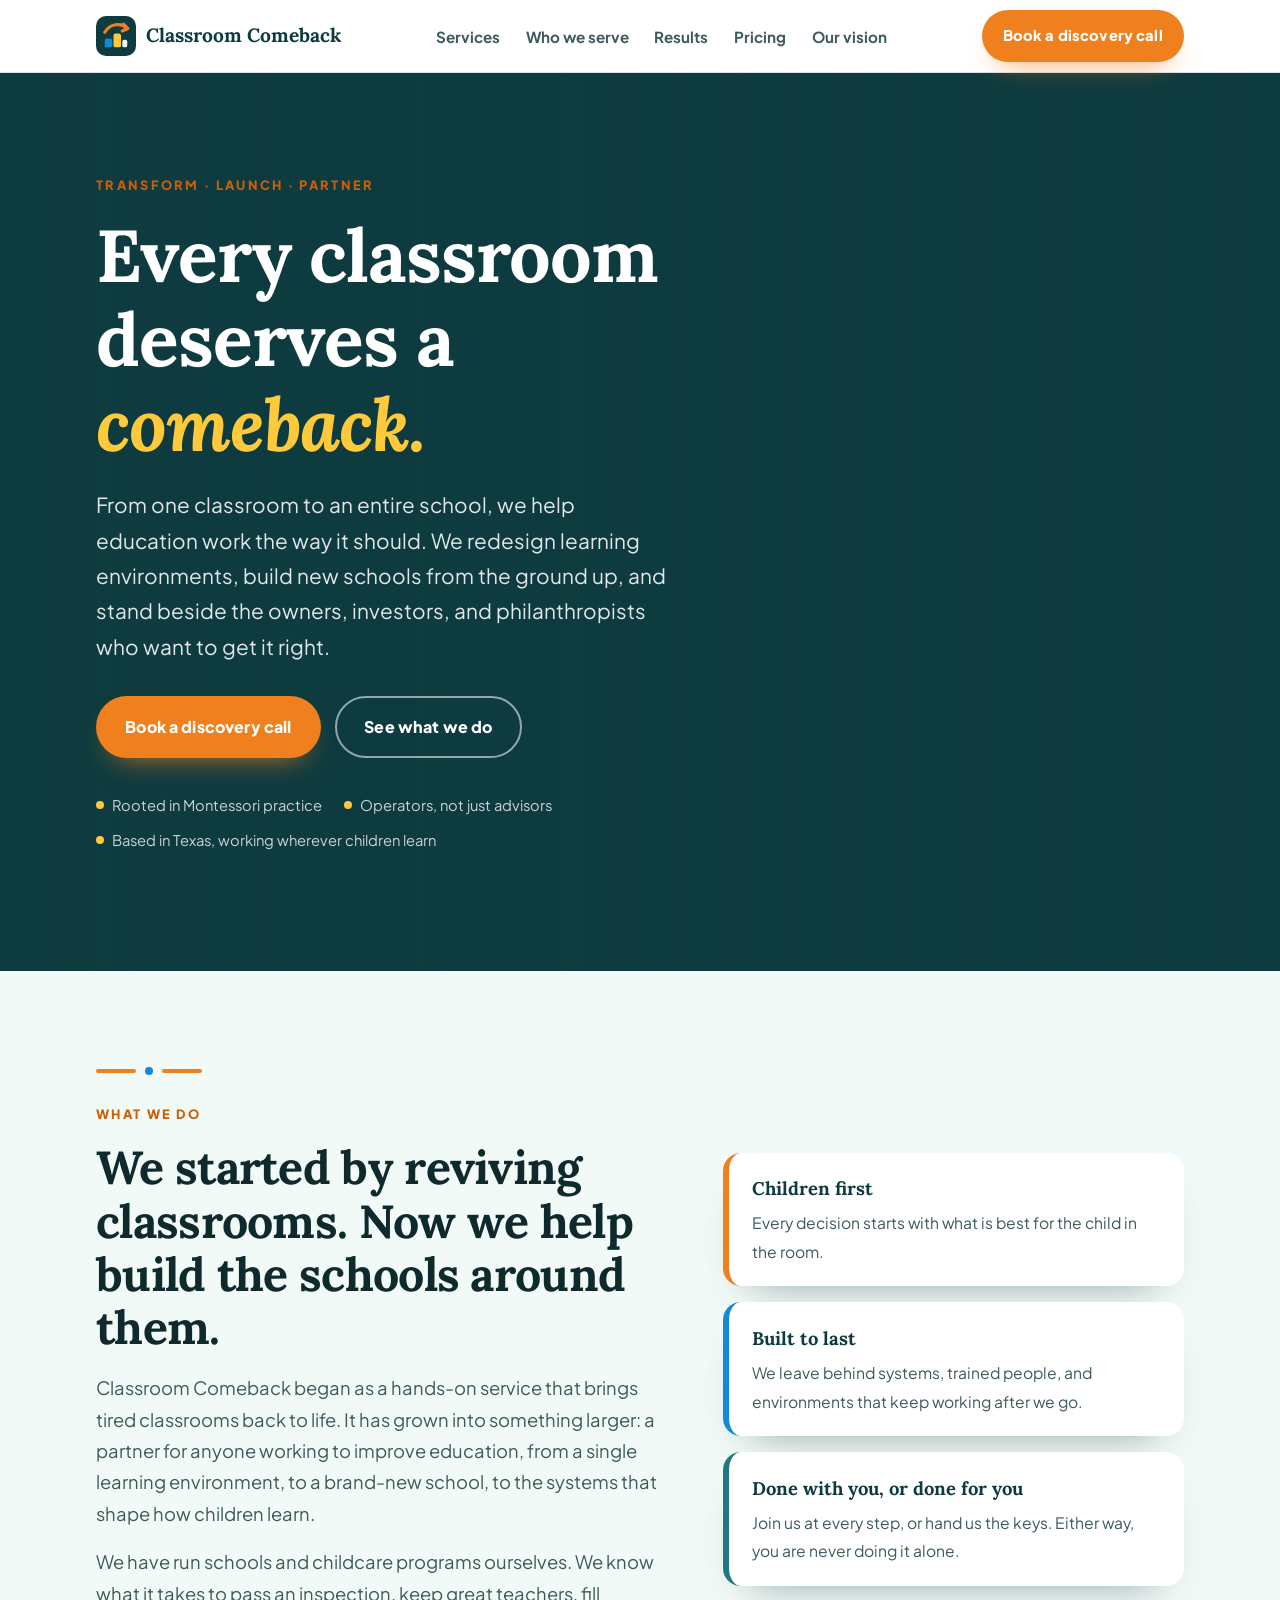
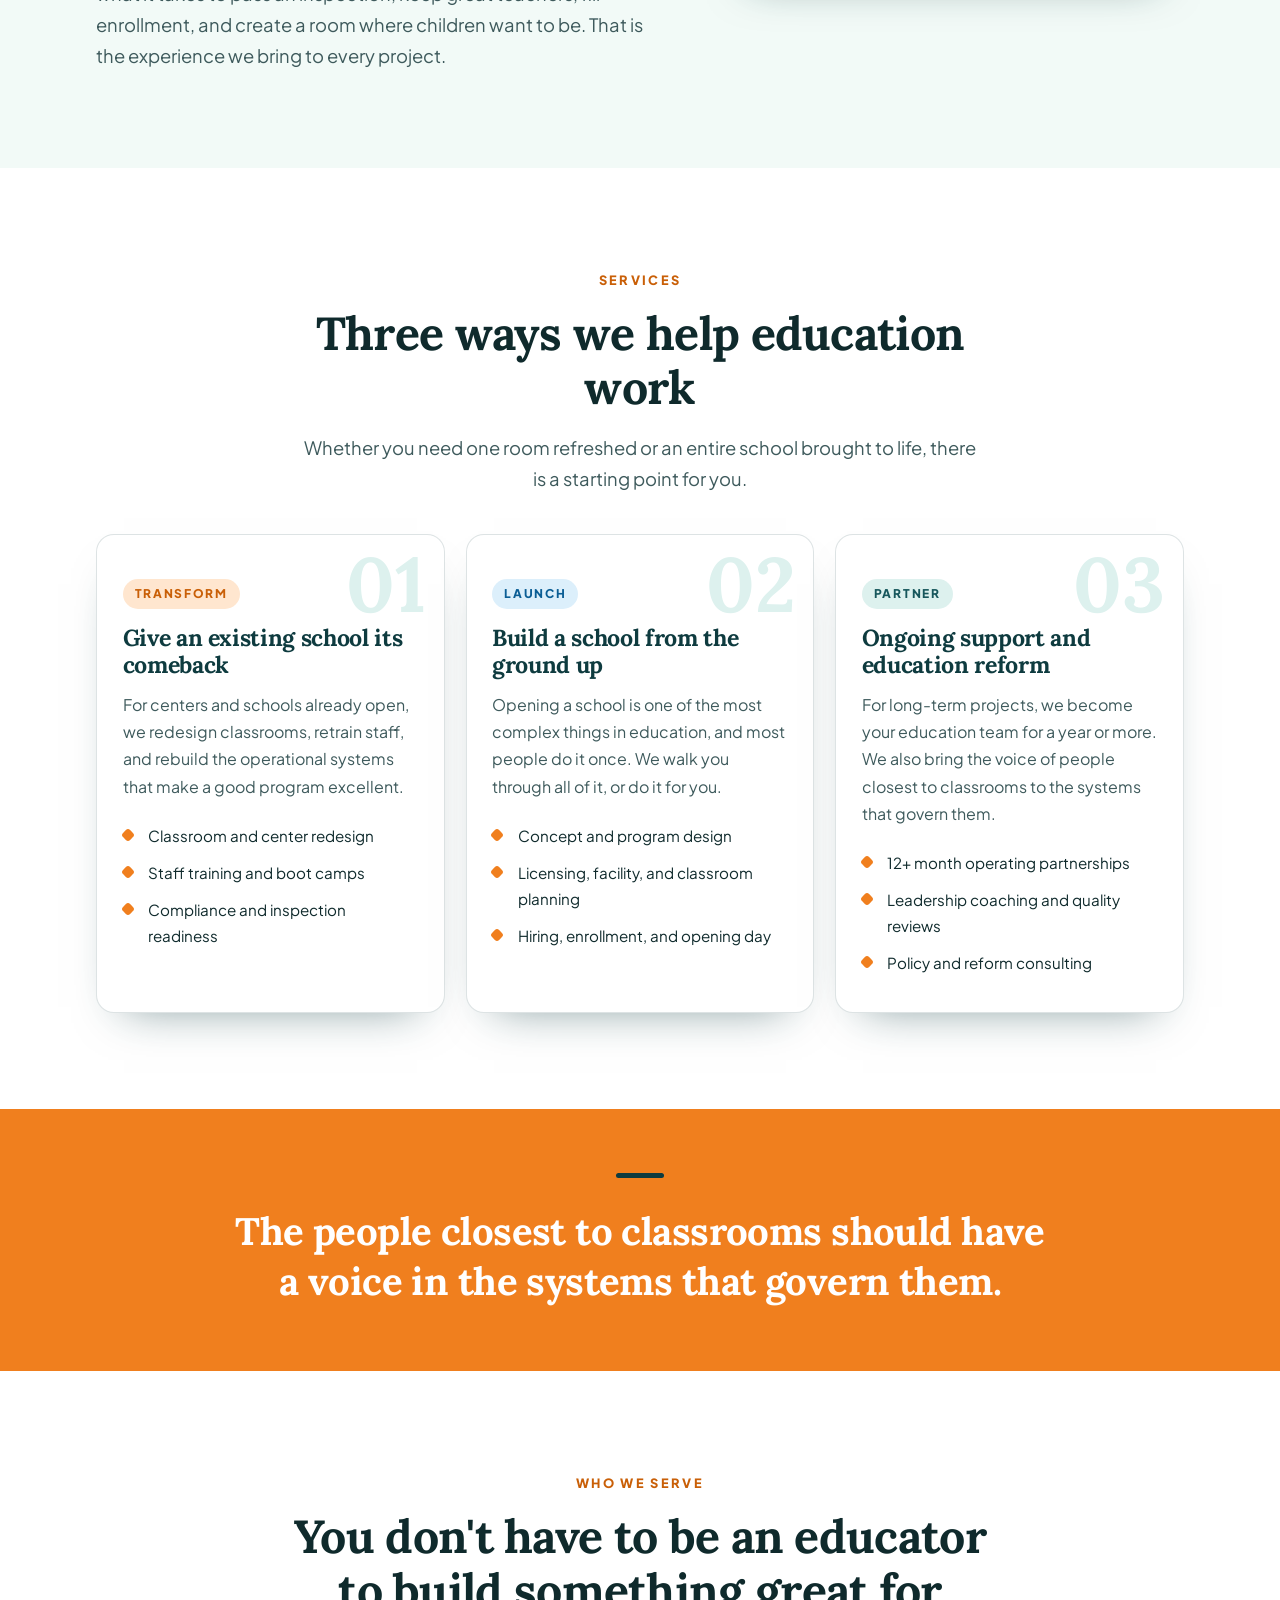
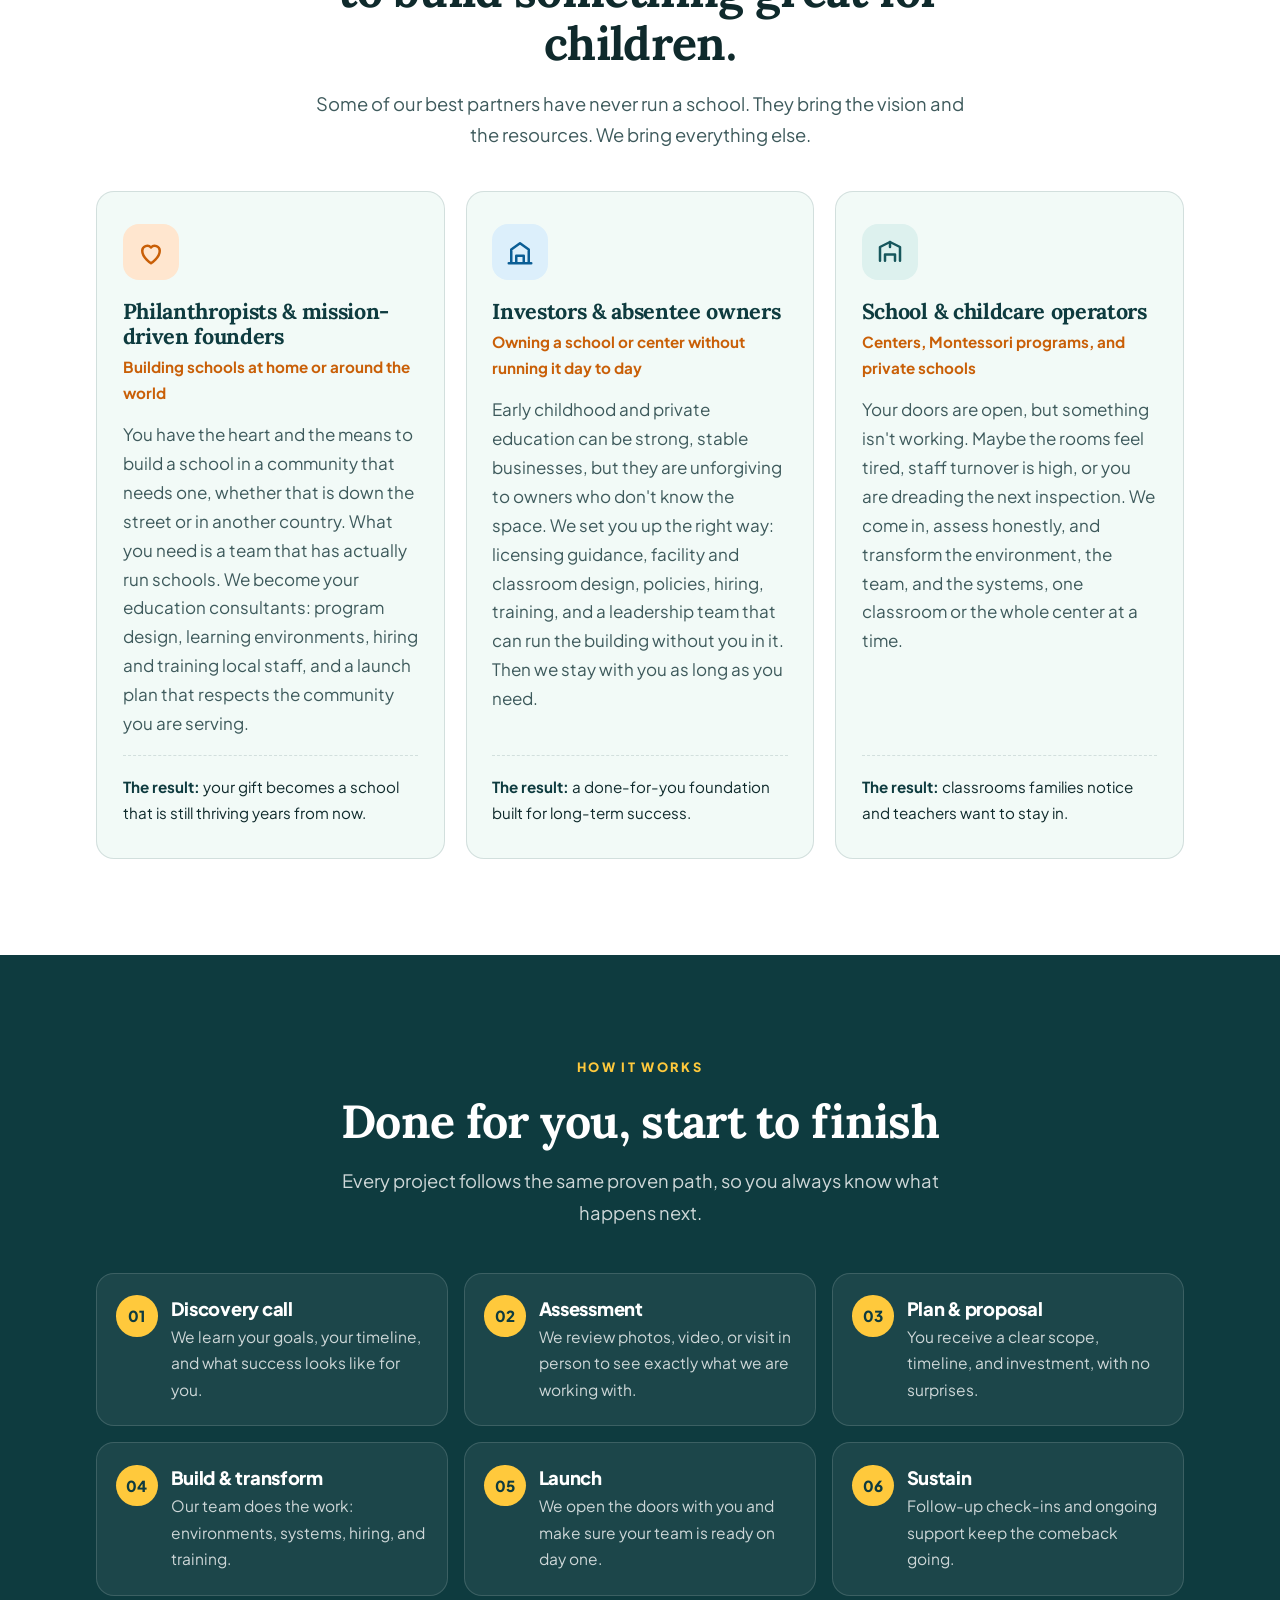
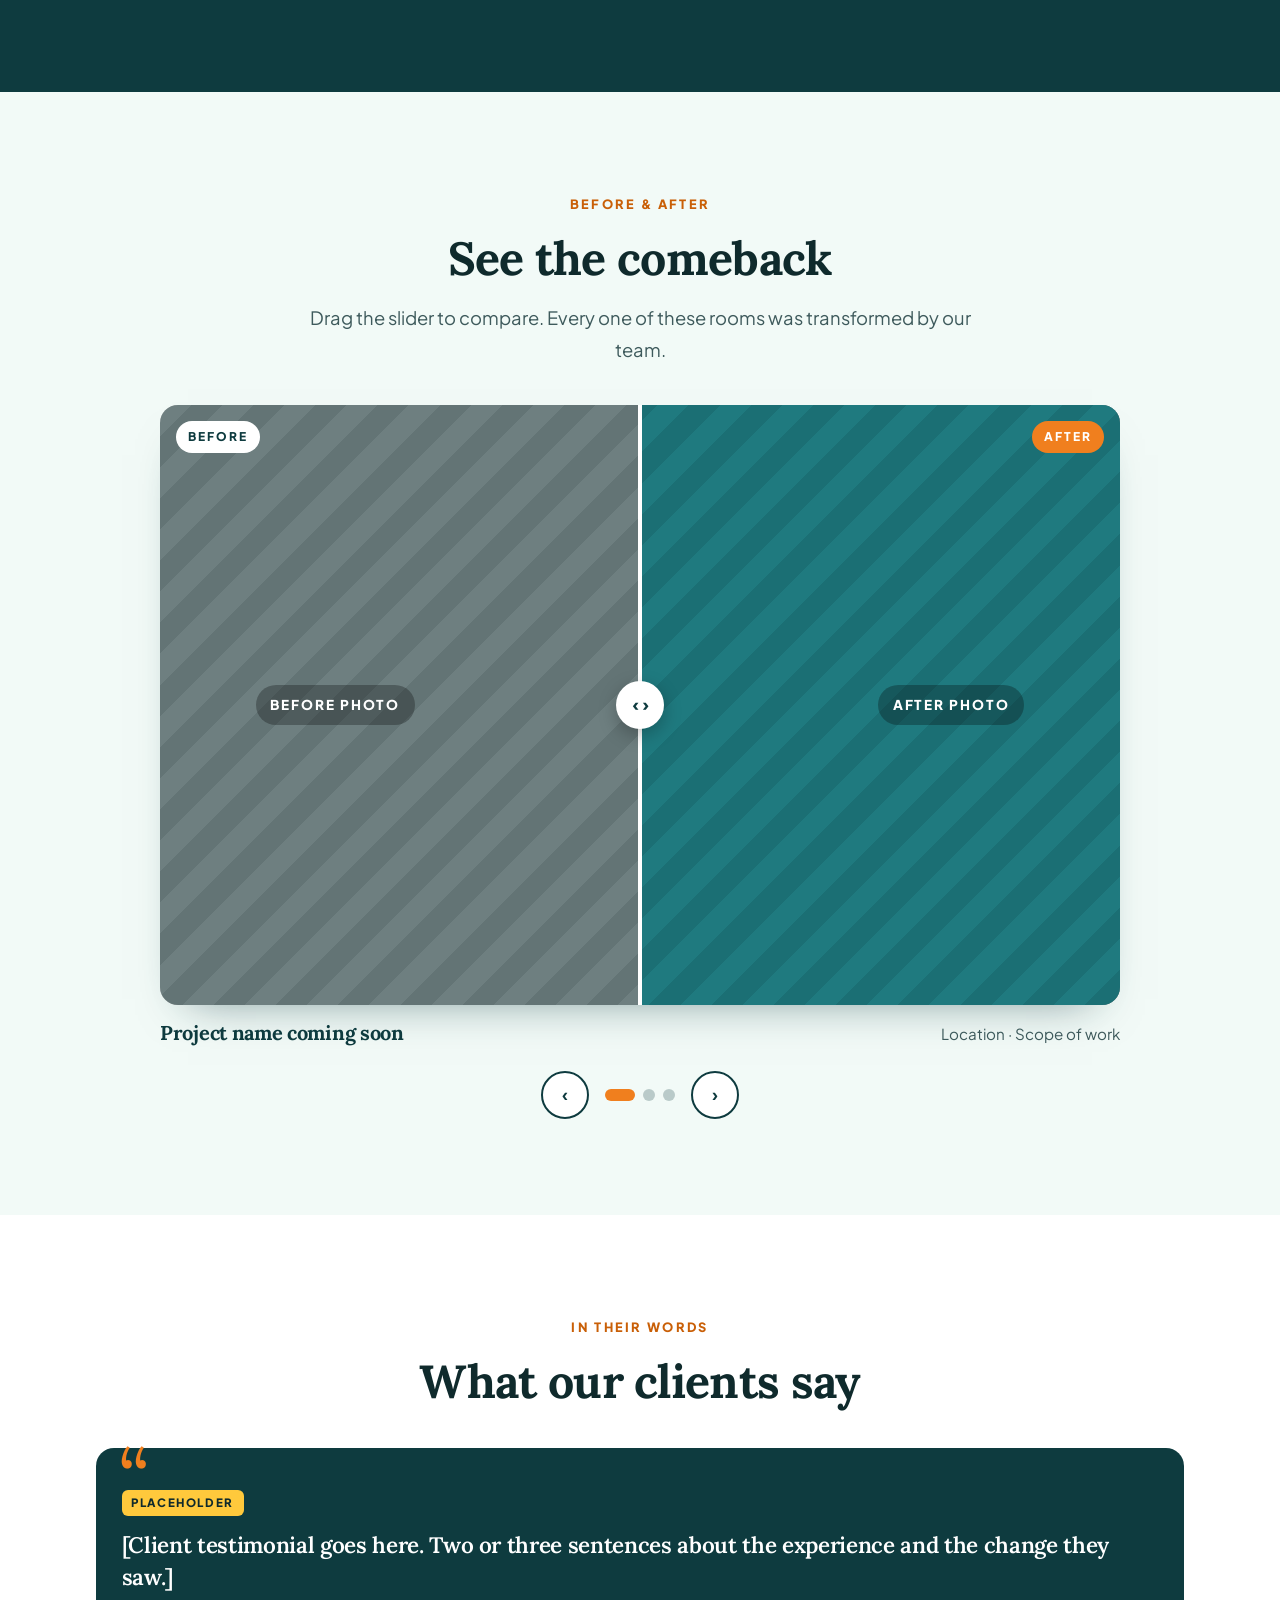
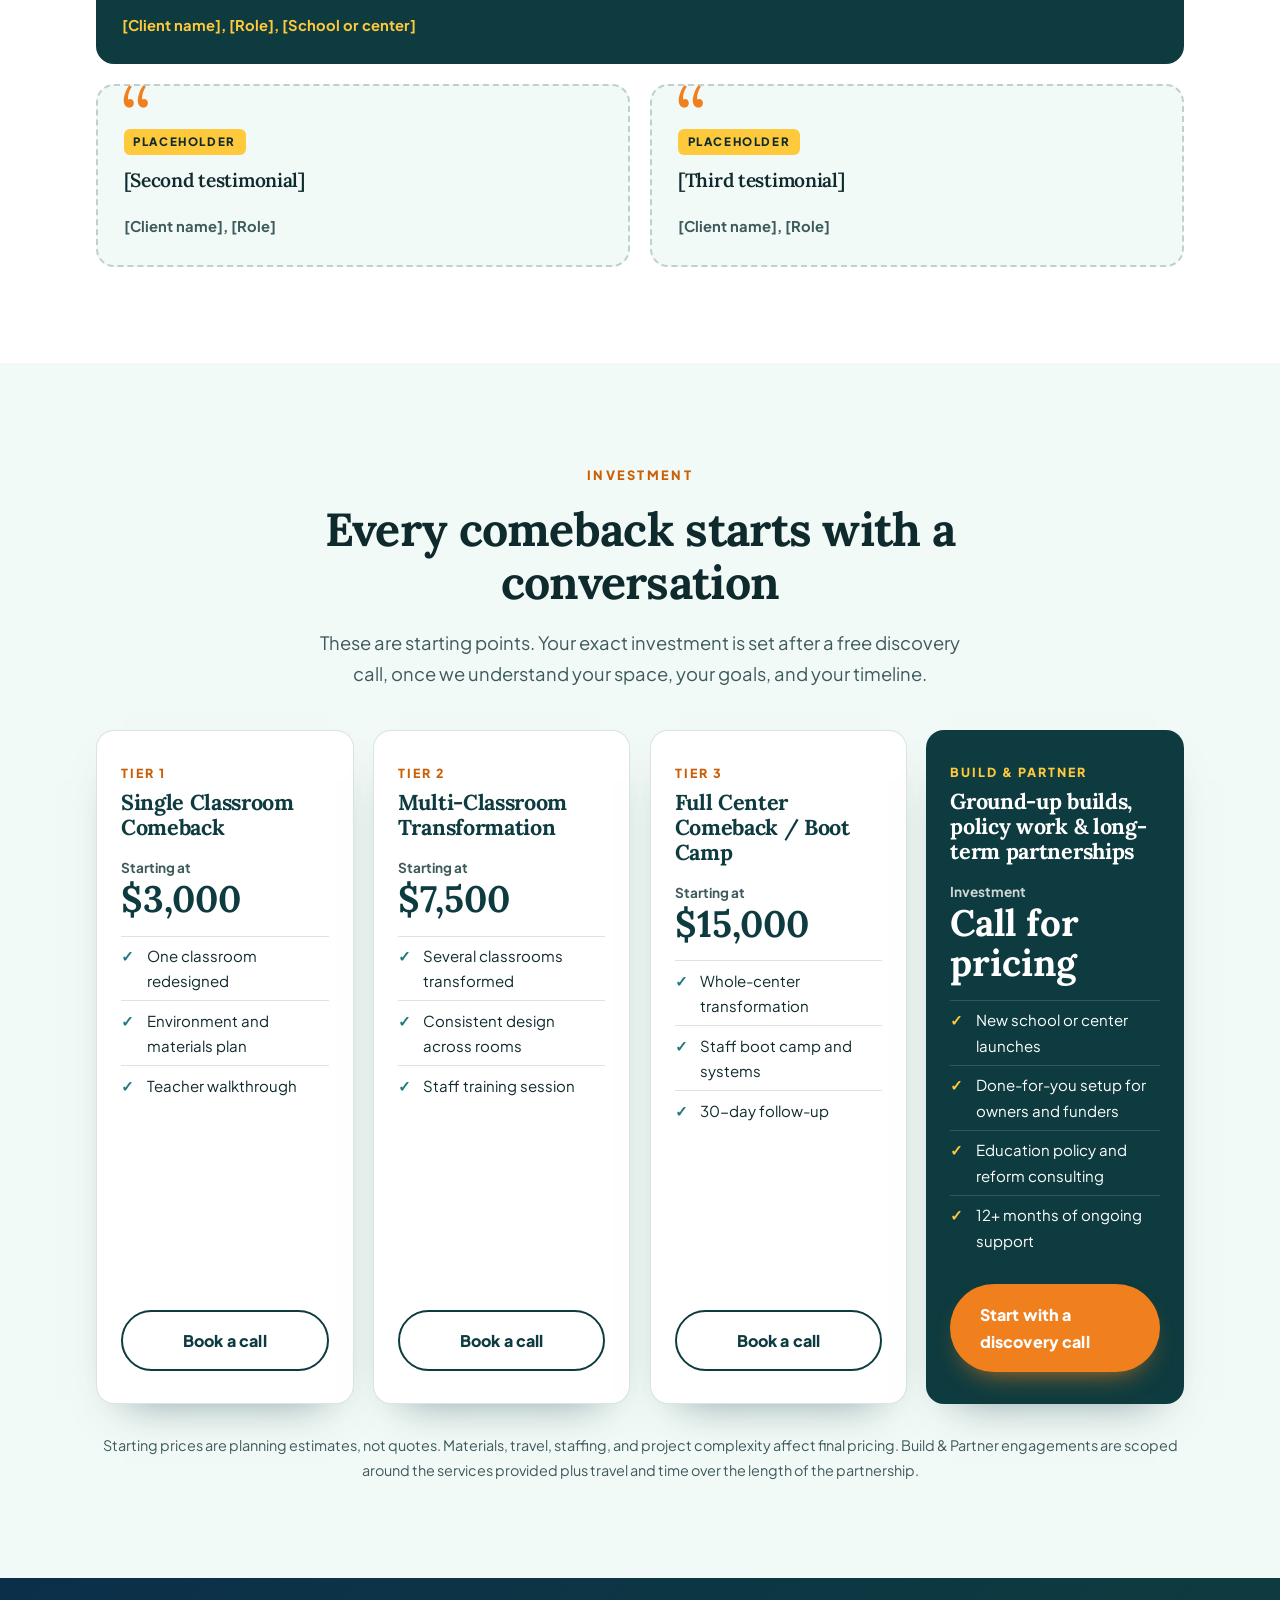
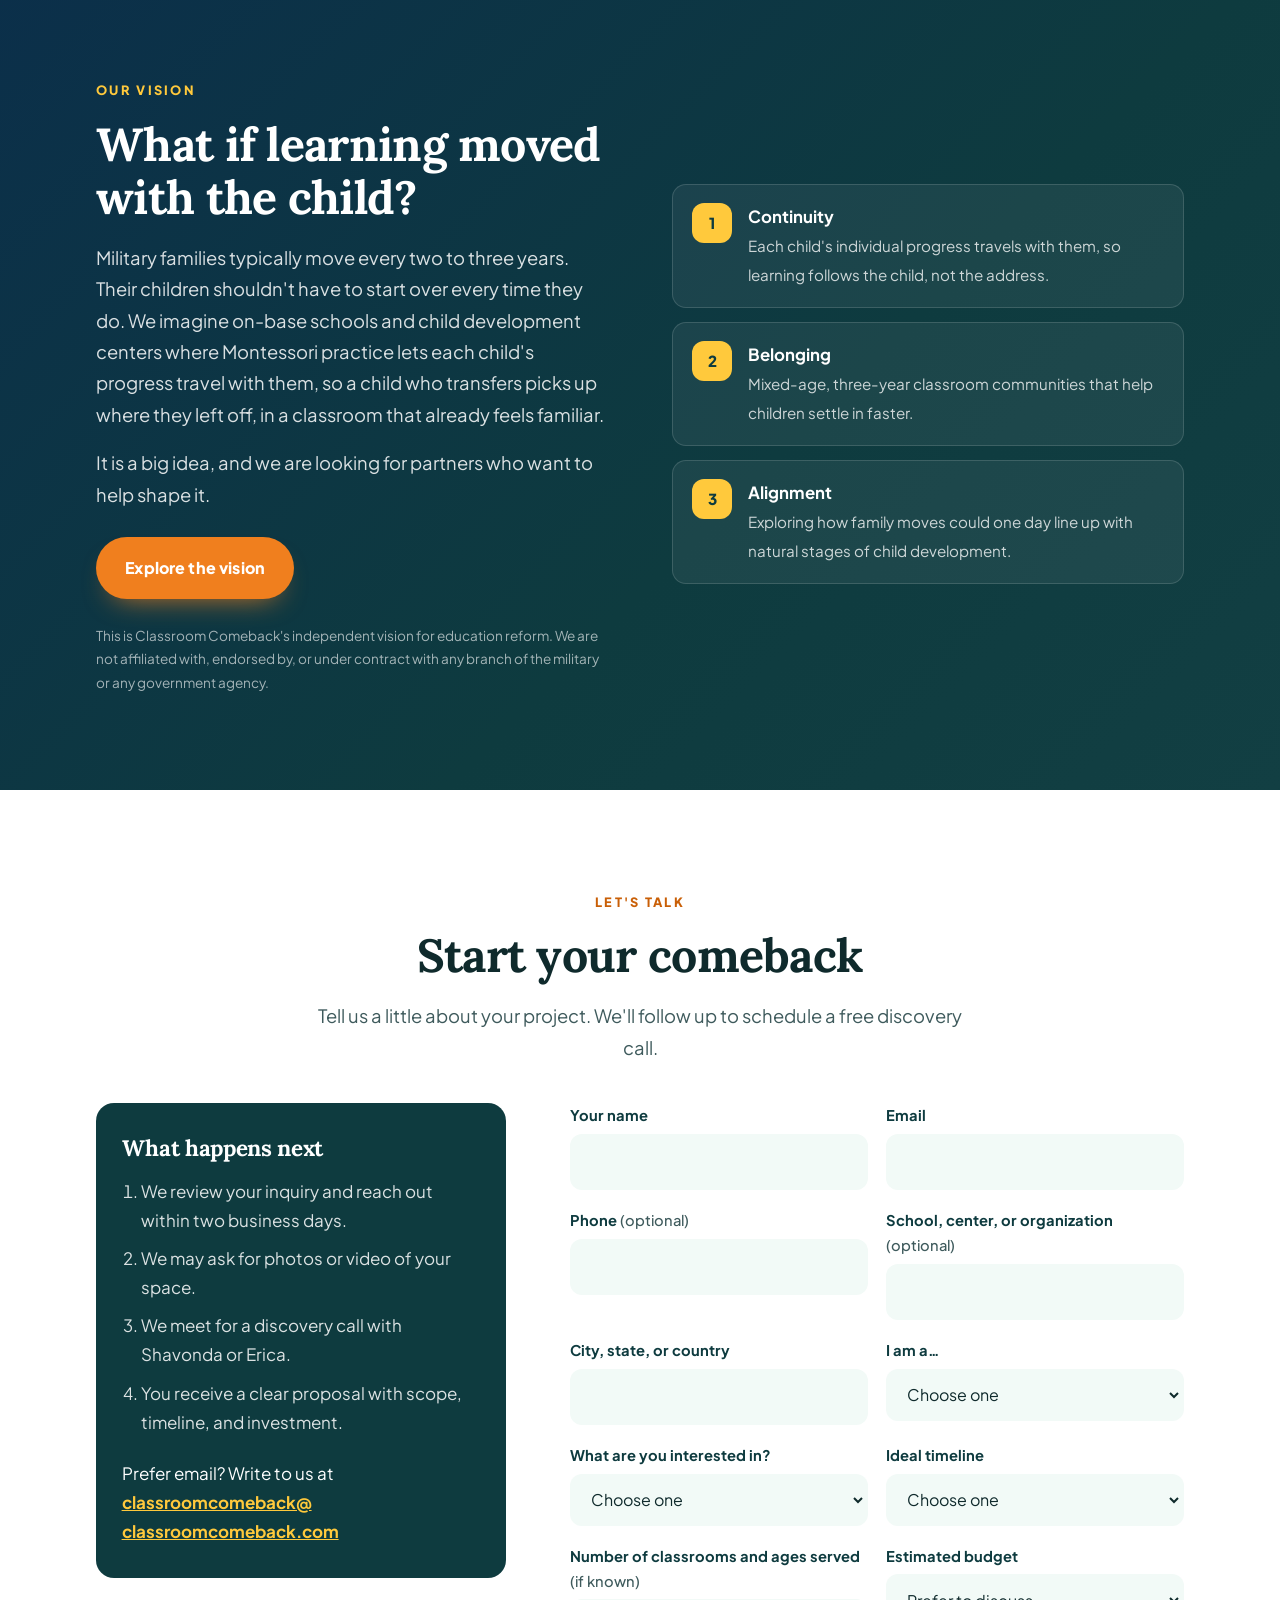
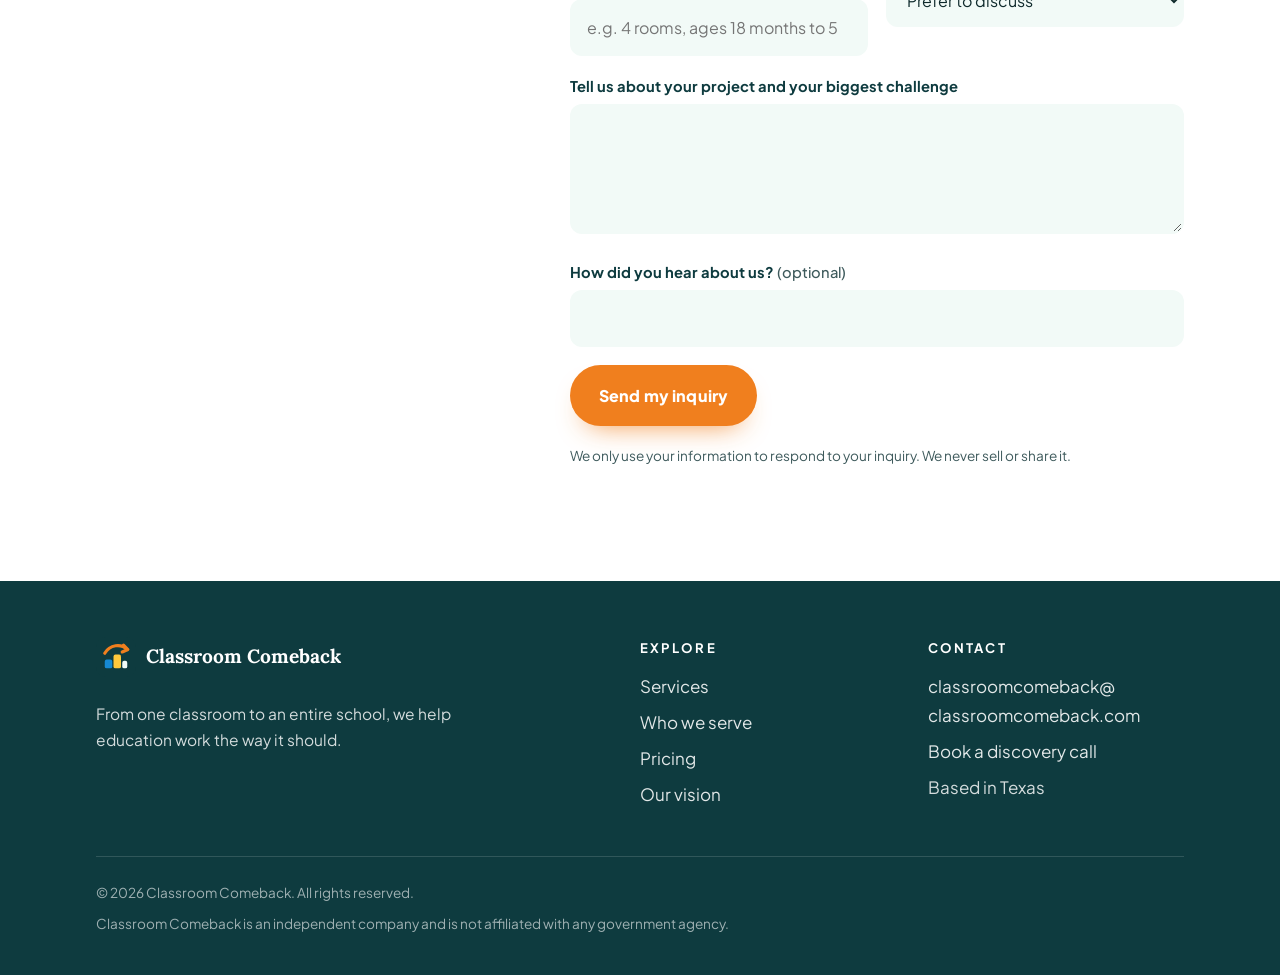
==== commit 6d12a55a: "Version asset URLs so browsers pick up new CSS/JS with each page update Co-Authored-By: Claude Opus " ====
--- a/index.html
+++ b/index.html
@@ -33,7 +33,7 @@
 <link rel="preconnect" href="https://fonts.googleapis.com">
 <link rel="preconnect" href="https://fonts.gstatic.com" crossorigin>
 <link href="https://fonts.googleapis.com/css2?family=Lora:ital,wght@0,600;0,700;1,600;1,700&family=Plus+Jakarta+Sans:wght@400;500;700;800&display=swap" rel="stylesheet">
-<link rel="stylesheet" href="/assets/styles.css">
+<link rel="stylesheet" href="/assets/styles.css?v=3">
 </head>
 <body>
 <a class="skip" href="#main">Skip to content</a>
@@ -533,6 +533,6 @@
   </div>
 </footer>
 
-<script src="/assets/site.js"></script>
+<script src="/assets/site.js?v=3"></script>
 </body>
 </html>
--- a/assets/styles.css
+++ b/assets/styles.css
@@ -392,7 +392,7 @@
 .hero::after {
   content: ""; position: absolute; inset: 0; pointer-events: none;
   background:
-    linear-gradient(90deg, rgba(14, 59, 63, .96) 0%, rgba(14, 59, 63, .88) 42%, rgba(14, 59, 63, .35) 75%, rgba(14, 59, 63, .15) 100%),
+    linear-gradient(90deg, rgba(14, 59, 63, .97) 0%, rgba(14, 59, 63, .9) 48%, rgba(14, 59, 63, .5) 72%, rgba(14, 59, 63, .2) 100%),
     linear-gradient(0deg, rgba(14, 59, 63, .55) 0%, rgba(14, 59, 63, 0) 40%);
 }
 .hero .wrap { z-index: 1; }
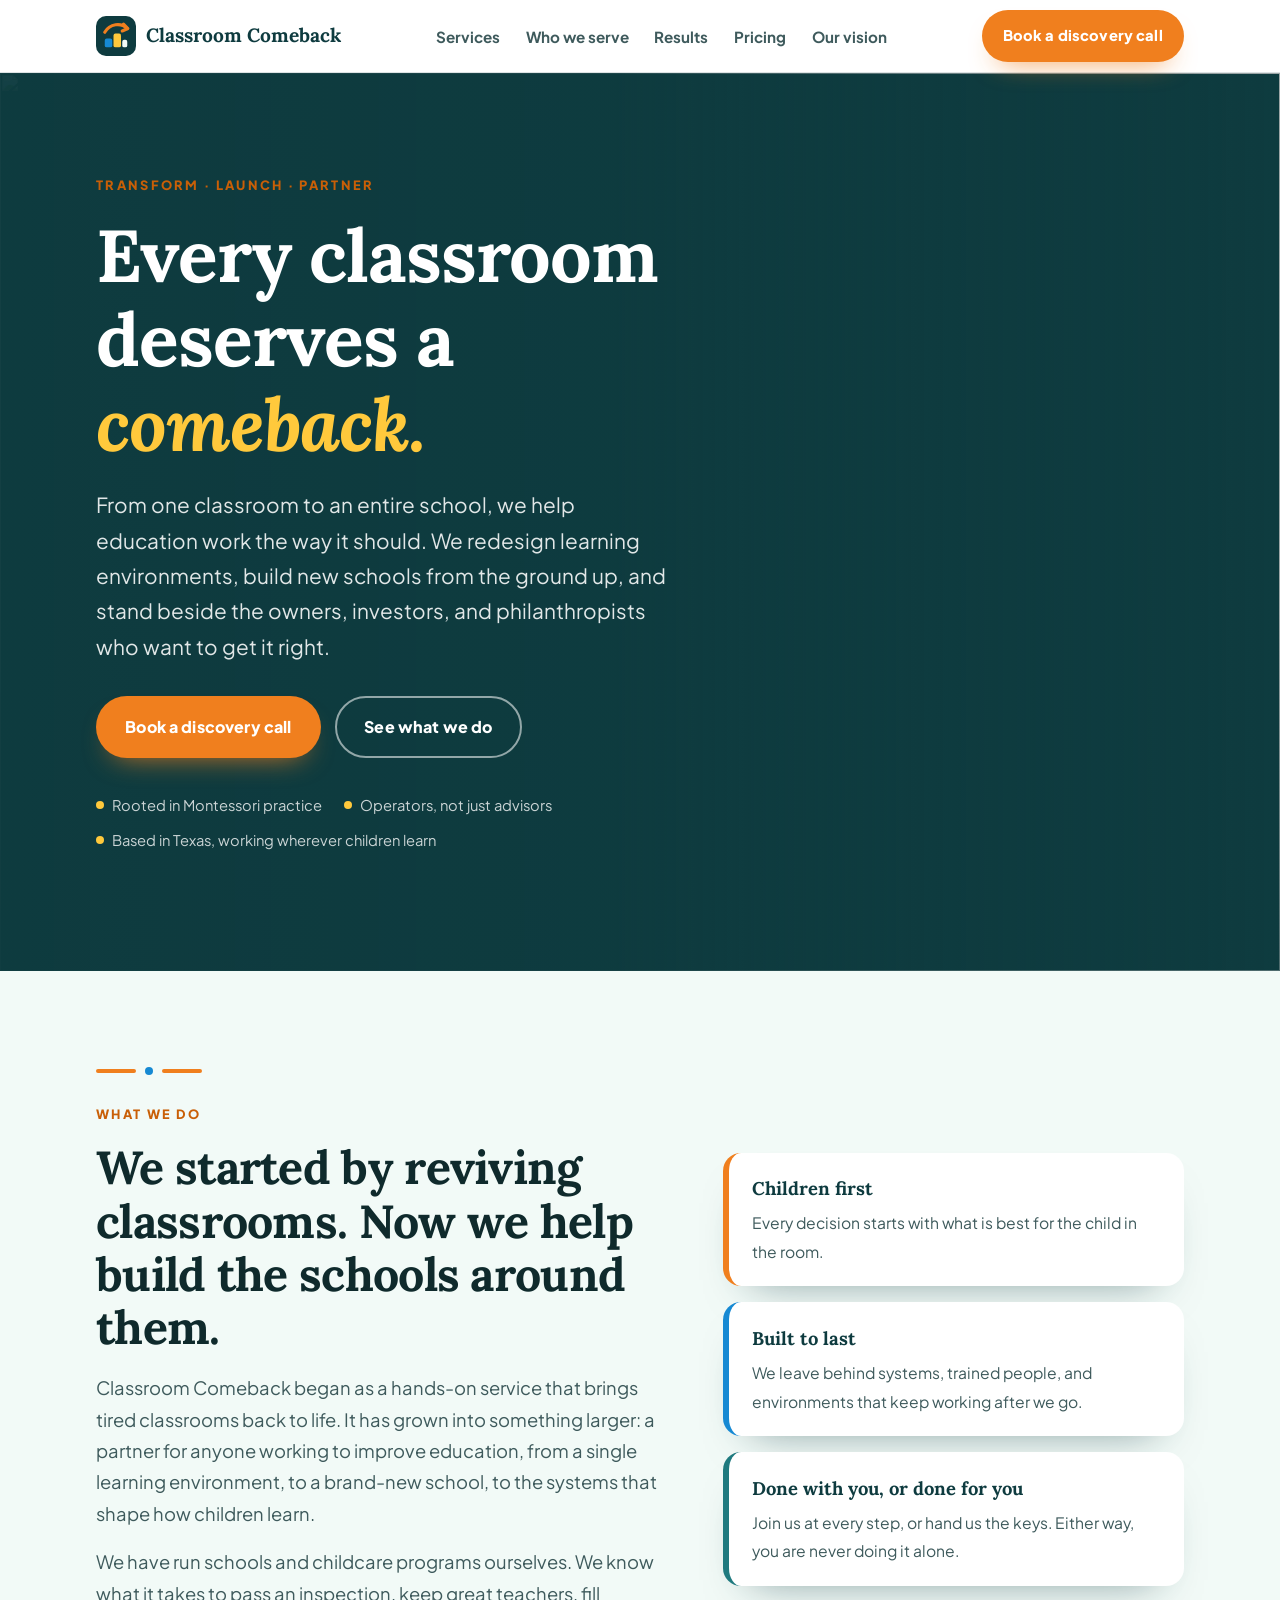
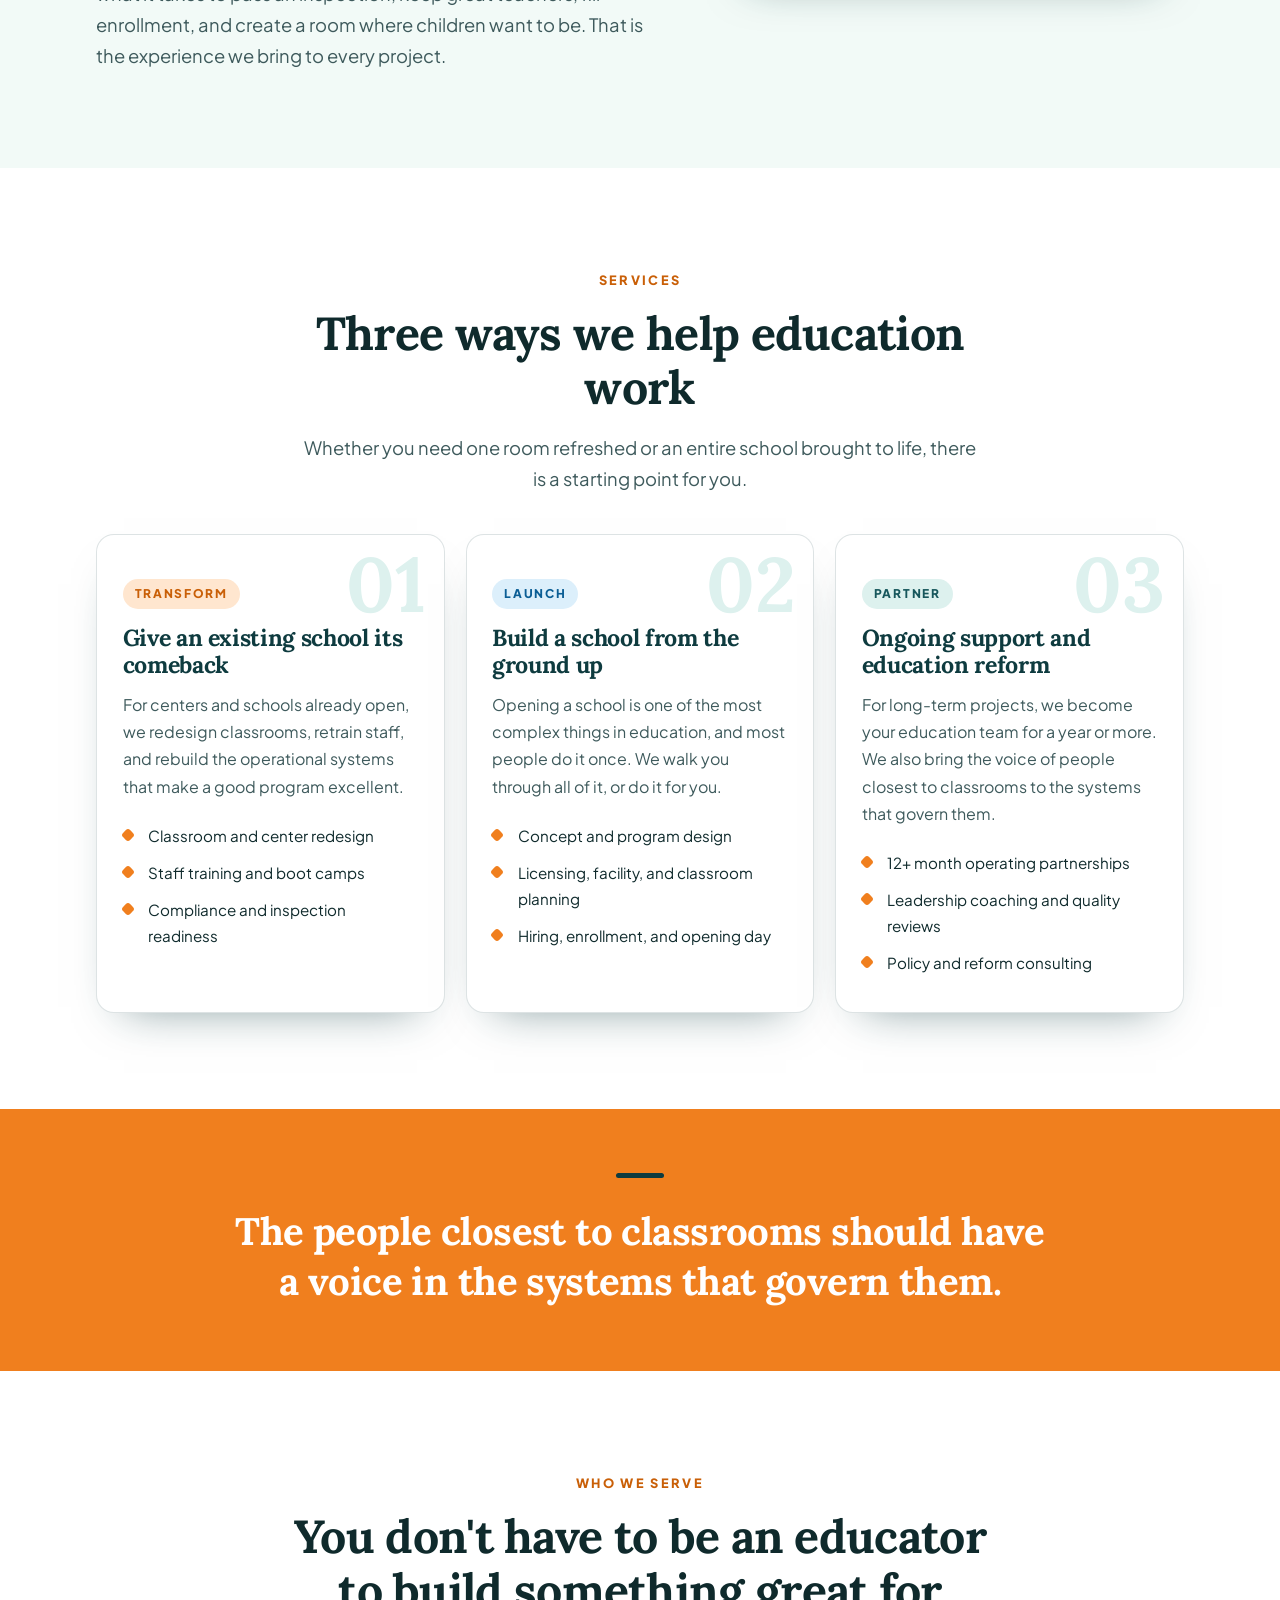
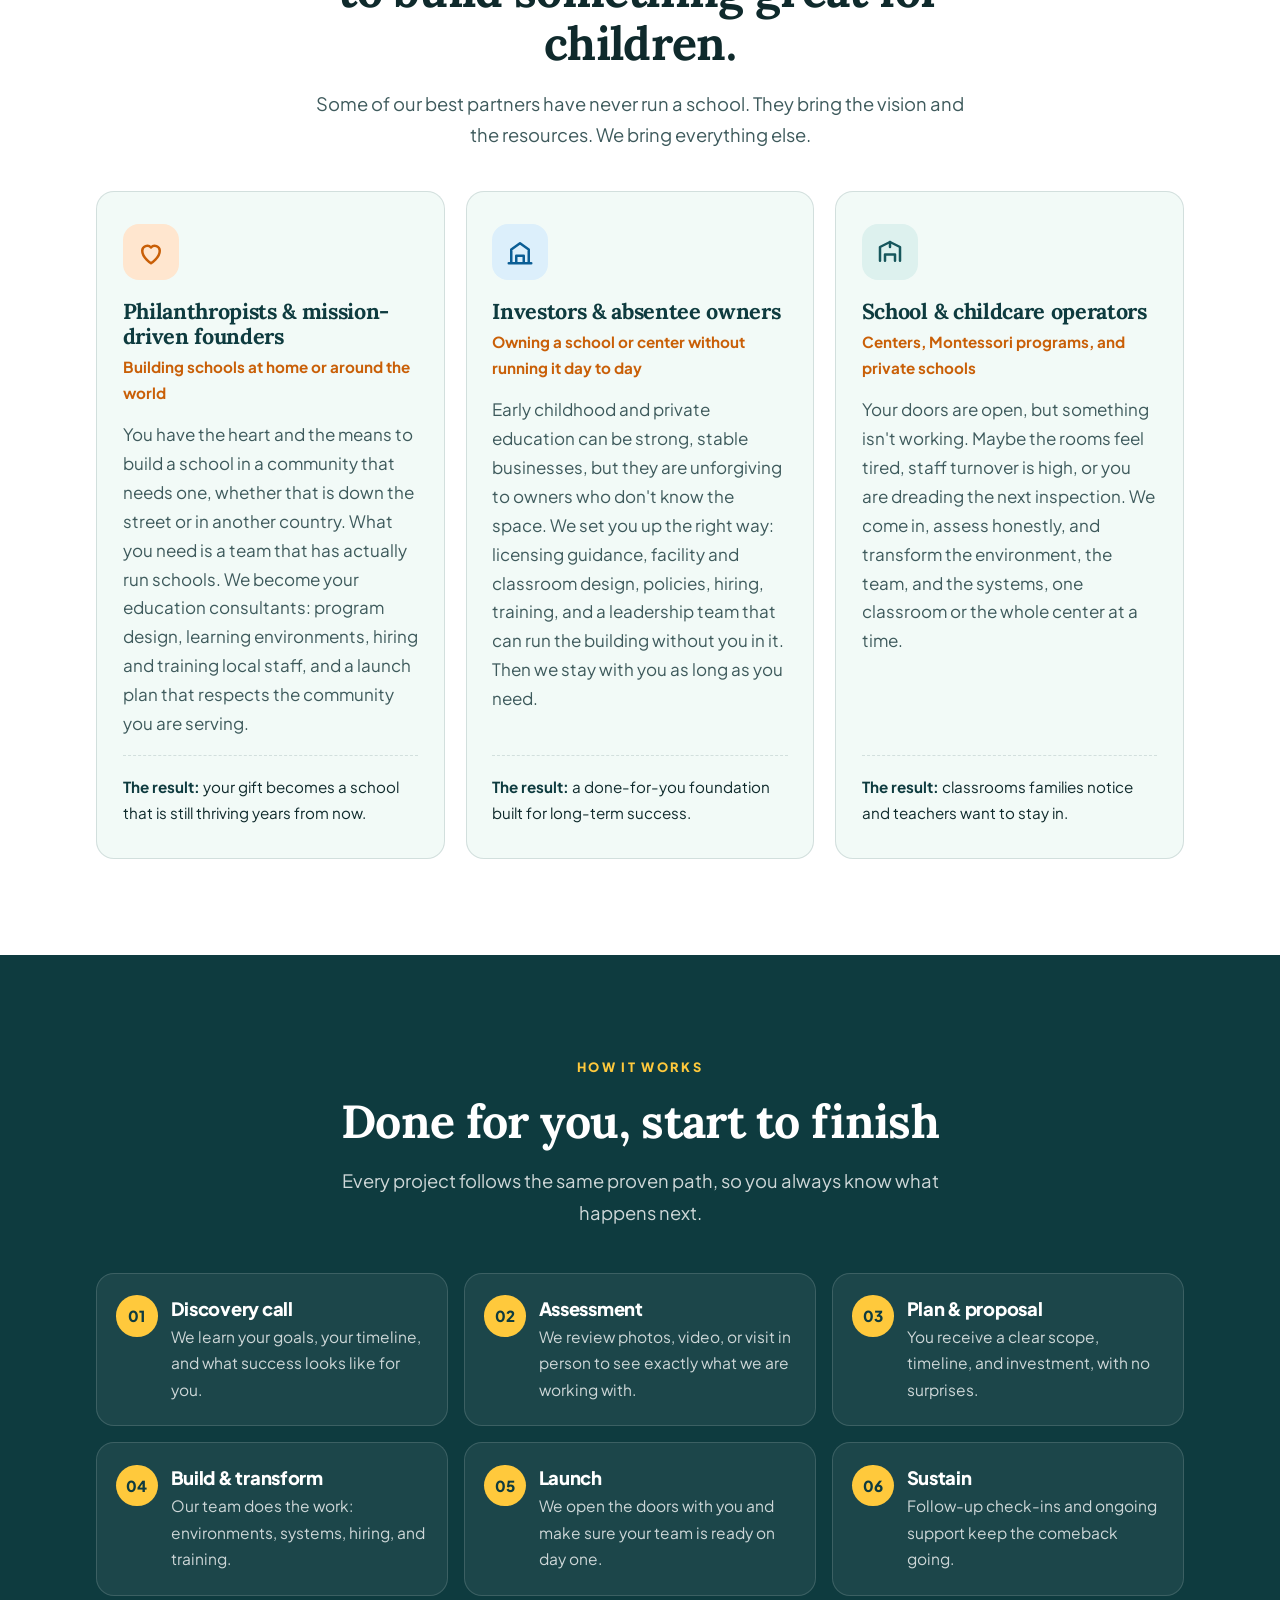
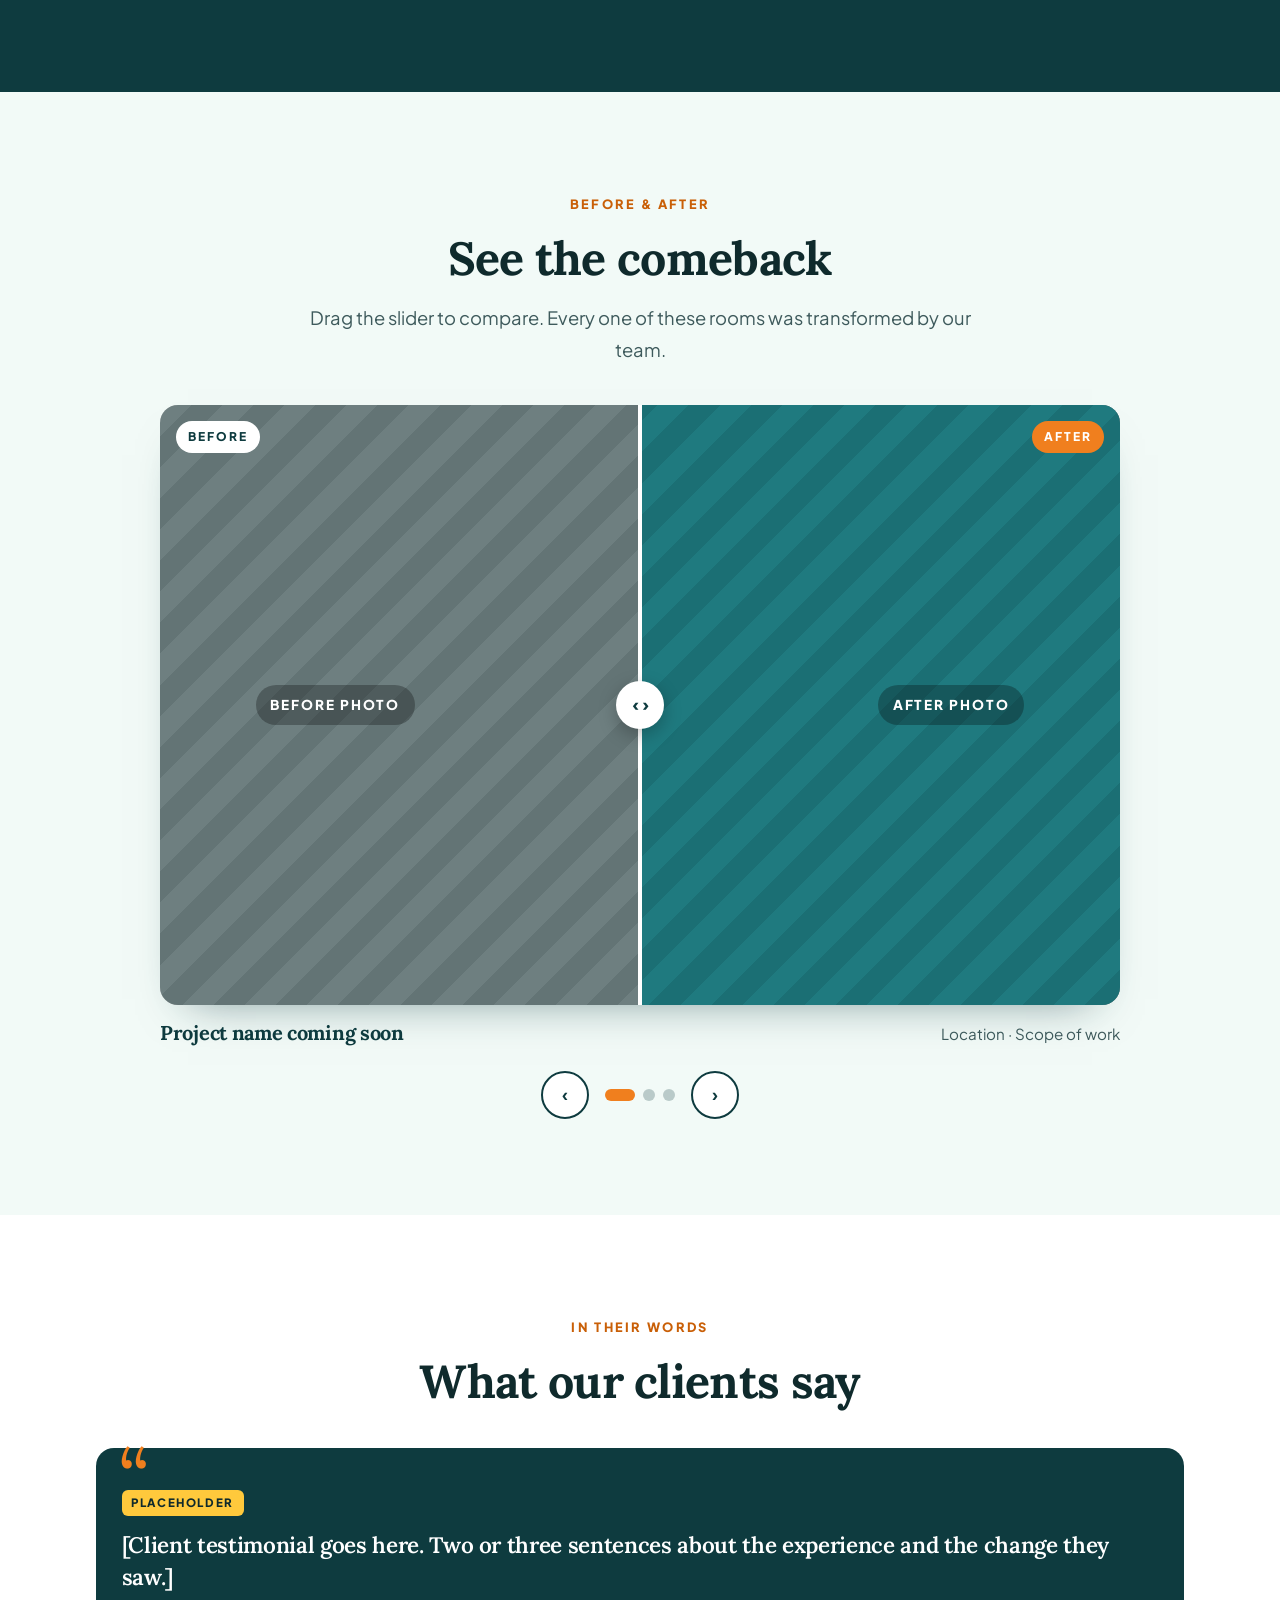
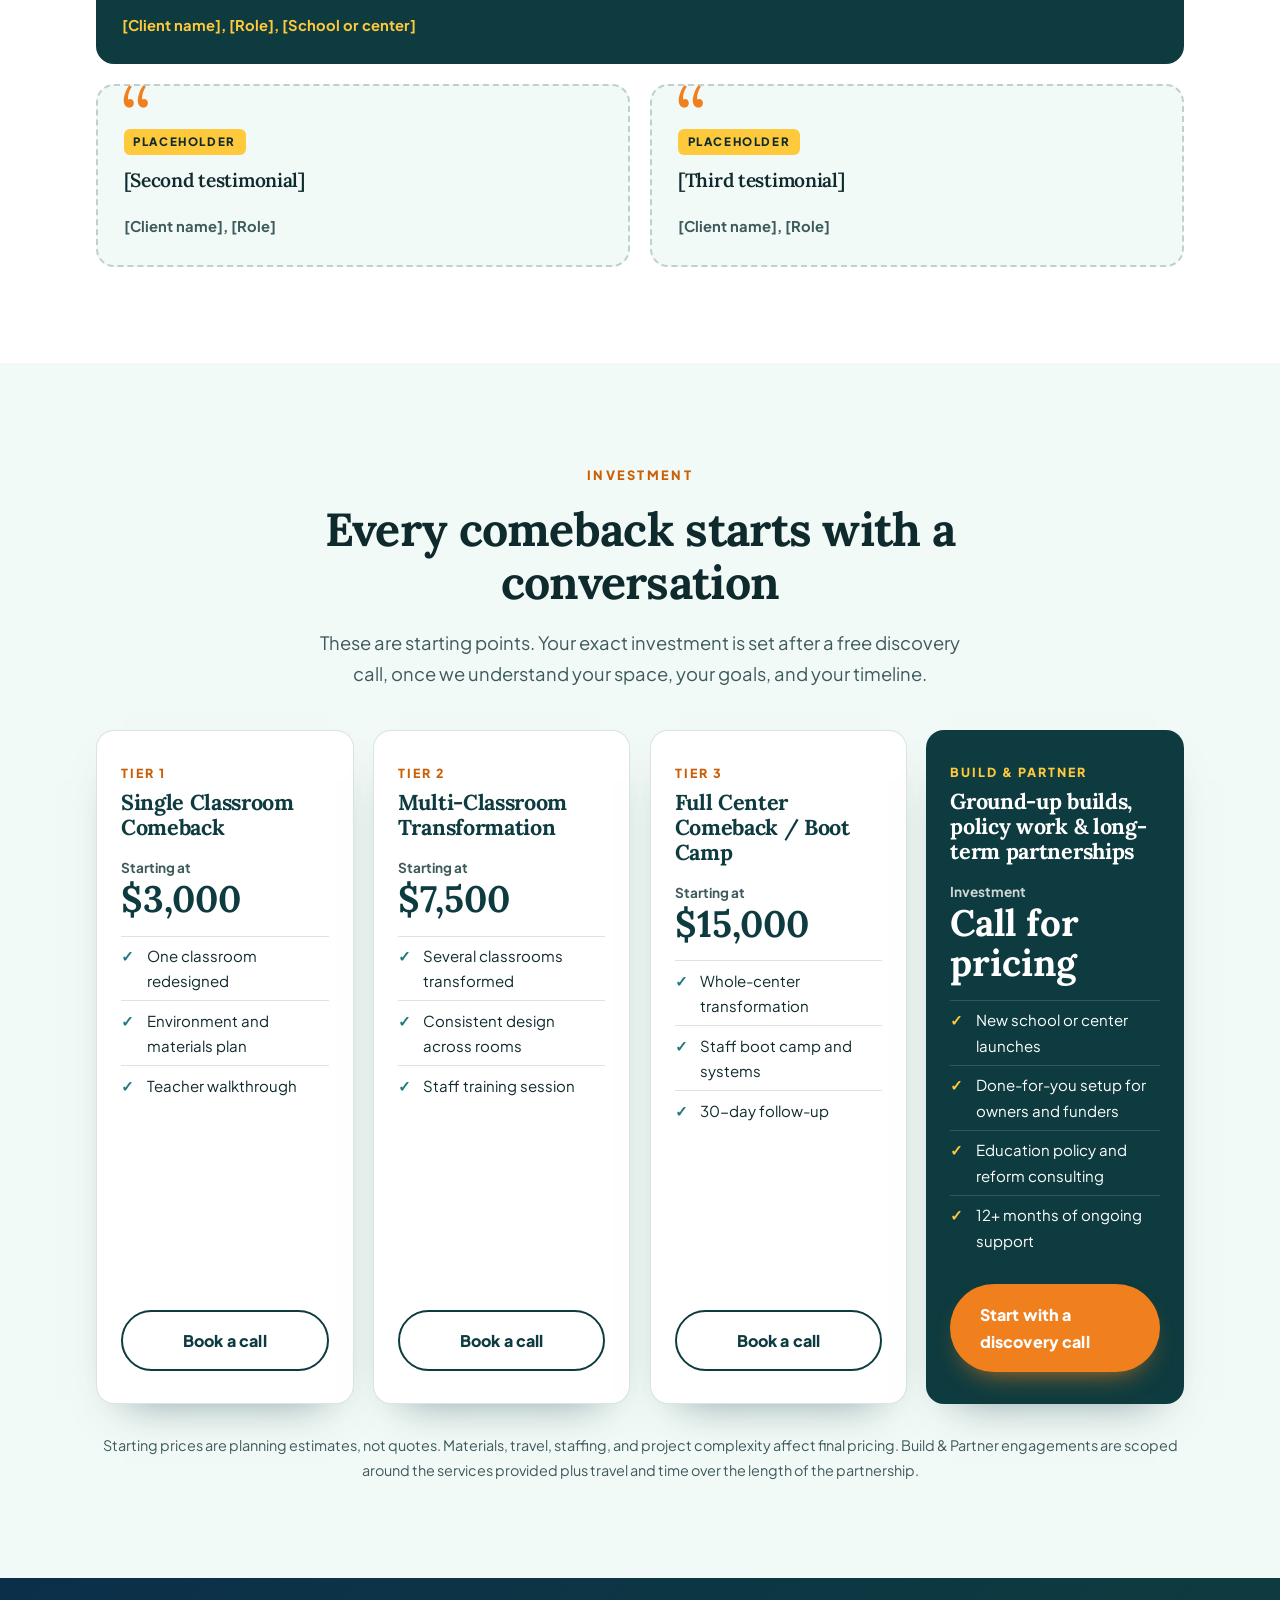
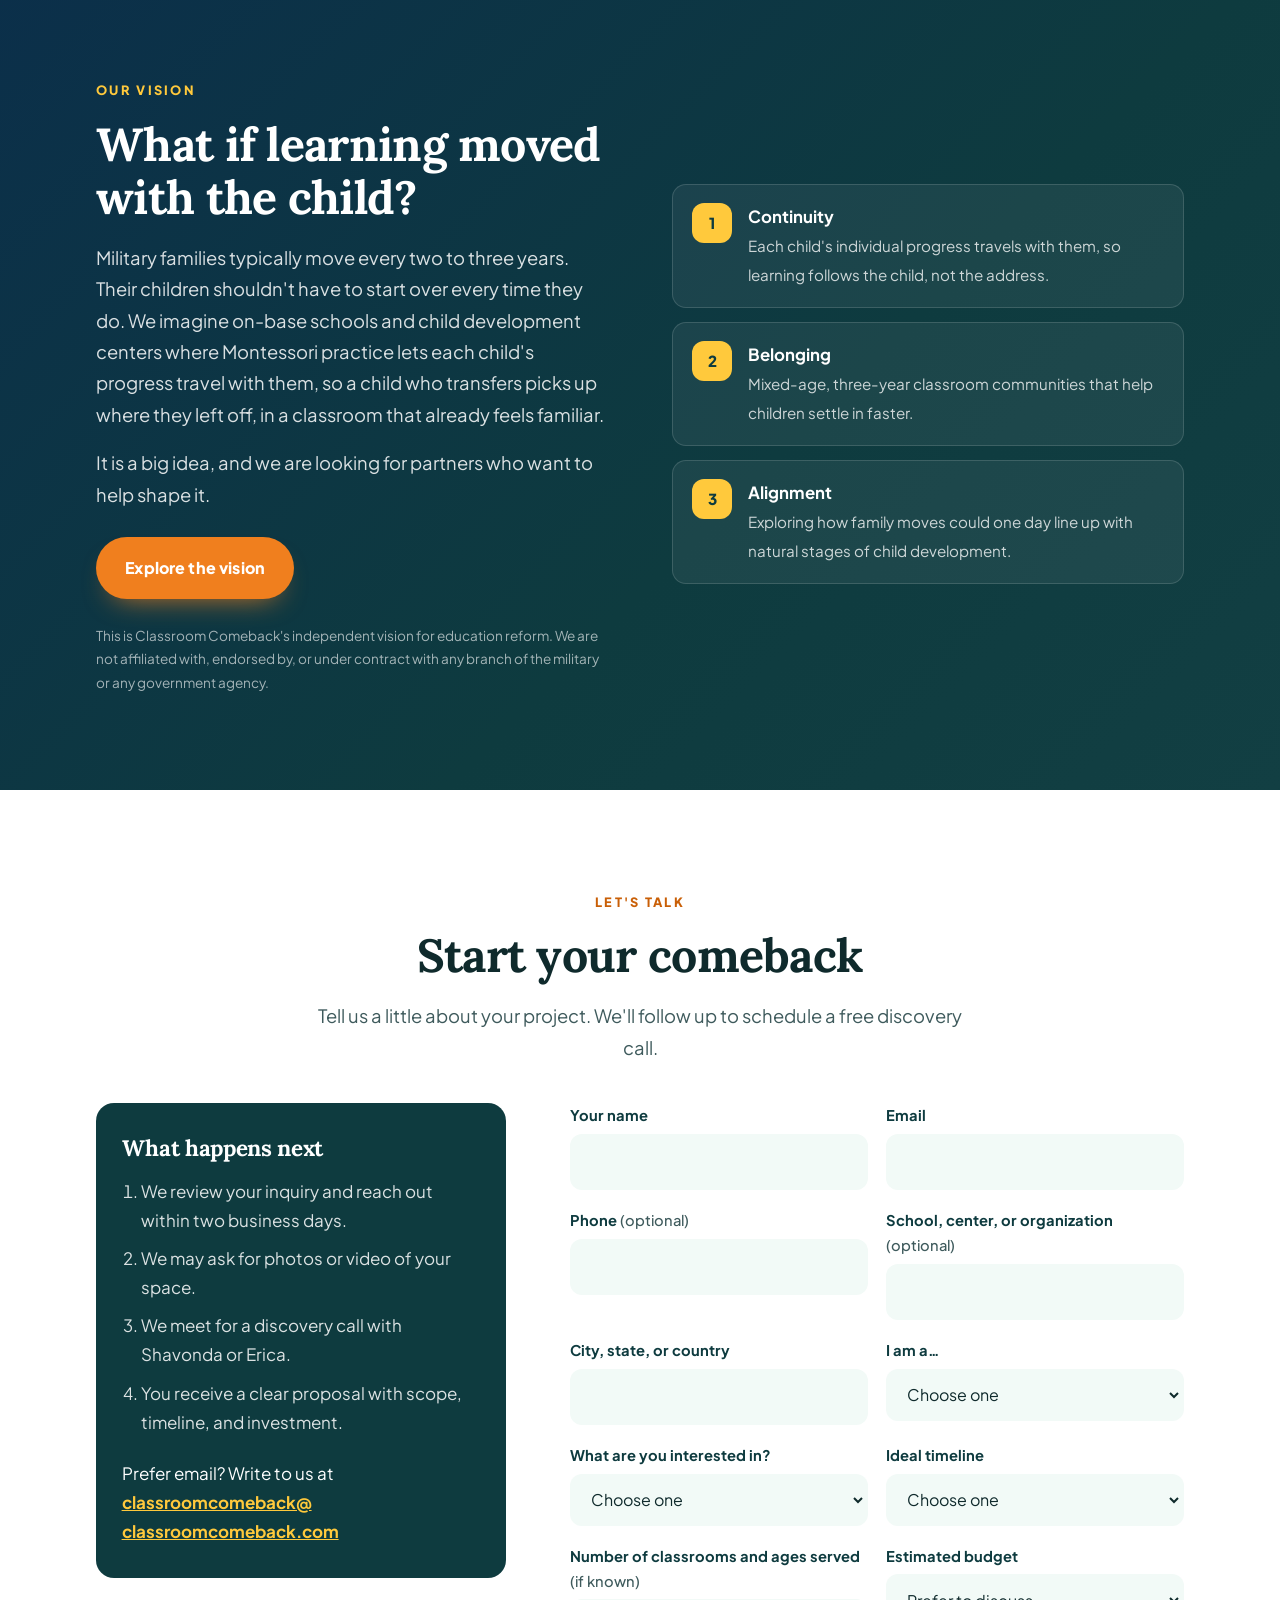
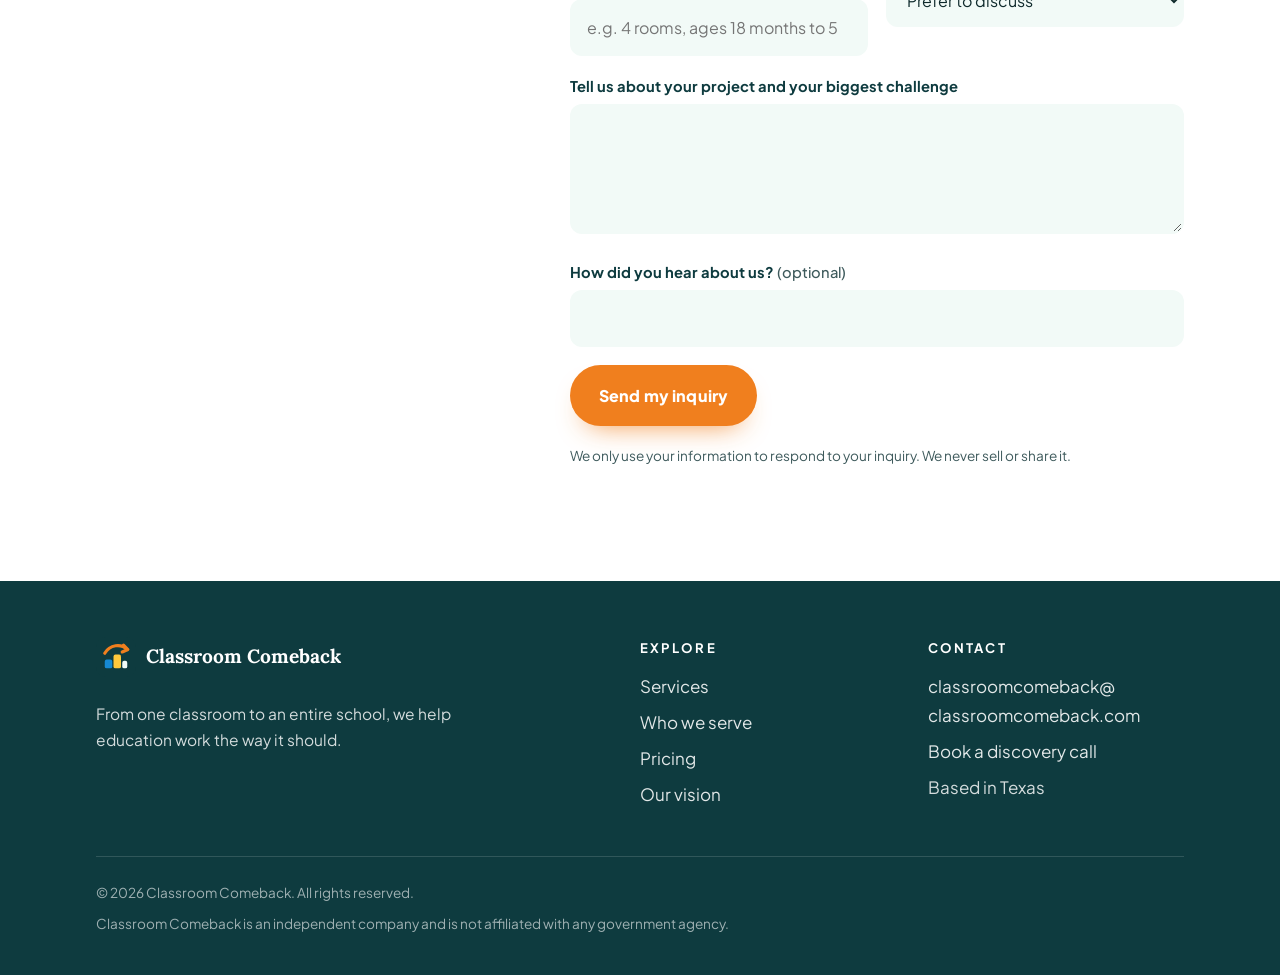
==== commit 4f1b47fd: "Fix inquiry form silently doing nothing Browser autofill was filling the hidden spam-trap field (nam" ====
--- a/index.html
+++ b/index.html
@@ -33,7 +33,7 @@
 <link rel="preconnect" href="https://fonts.googleapis.com">
 <link rel="preconnect" href="https://fonts.gstatic.com" crossorigin>
 <link href="https://fonts.googleapis.com/css2?family=Lora:ital,wght@0,600;0,700;1,600;1,700&family=Plus+Jakarta+Sans:wght@400;500;700;800&display=swap" rel="stylesheet">
-<link rel="stylesheet" href="/assets/styles.css?v=3">
+<link rel="stylesheet" href="/assets/styles.css?v=4">
 </head>
 <body>
 <a class="skip" href="#main">Skip to content</a>
@@ -487,7 +487,7 @@
             <label for="f-ref">How did you hear about us? <span class="opt">(optional)</span></label>
             <input id="f-ref" name="referral">
           </div>
-          <div class="hp" aria-hidden="true"><label for="f-web">Website</label><input id="f-web" name="website" tabindex="-1" autocomplete="off"></div>
+          <div class="hp" aria-hidden="true"><label for="f-zq">Leave this empty</label><input id="f-zq" name="zq_check" type="text" tabindex="-1" autocomplete="one-time-code"></div>
           <div><button class="btn btn-primary" type="submit">Send my inquiry</button></div>
           <p class="form-note">We only use your information to respond to your inquiry. We never sell or share it.</p>
           <div id="form-status" class="form-status" role="status" tabindex="-1"></div>
@@ -533,6 +533,6 @@
   </div>
 </footer>
 
-<script src="/assets/site.js?v=3"></script>
+<script src="/assets/site.js?v=4"></script>
 </body>
 </html>
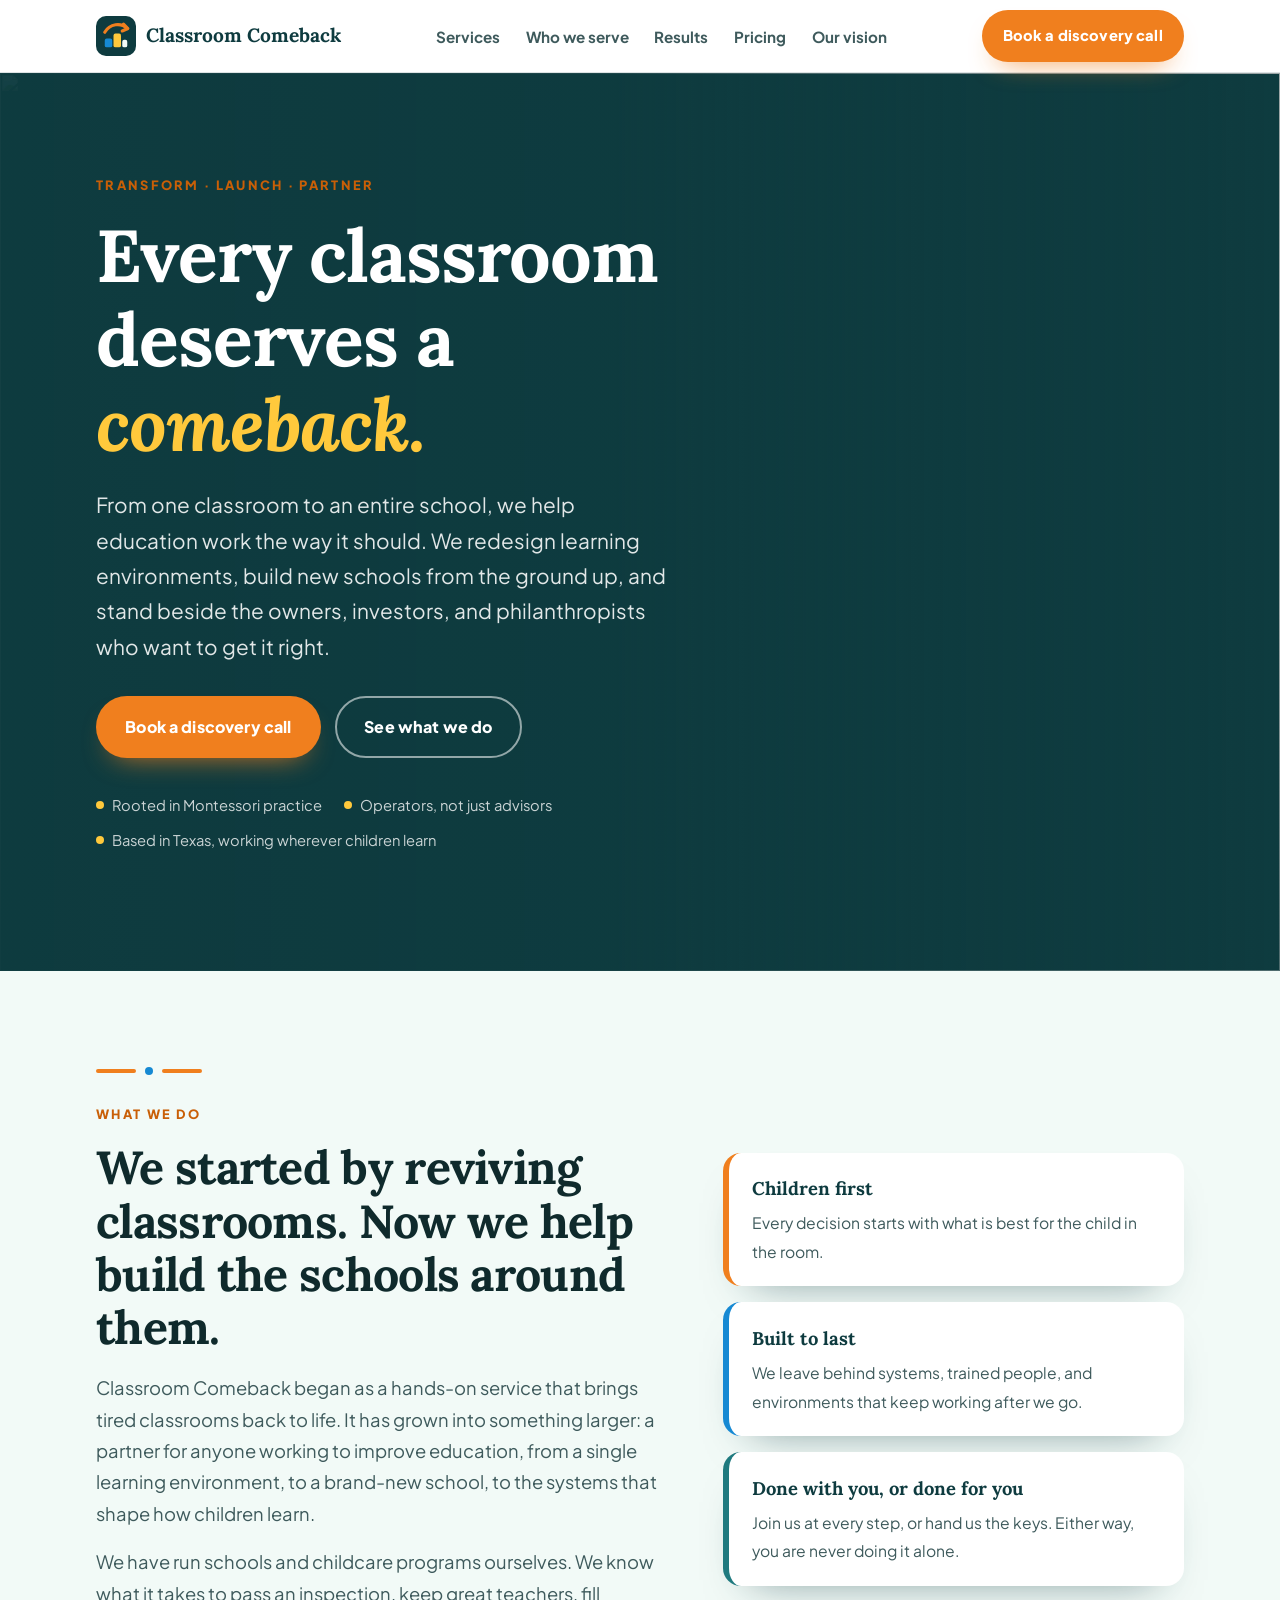
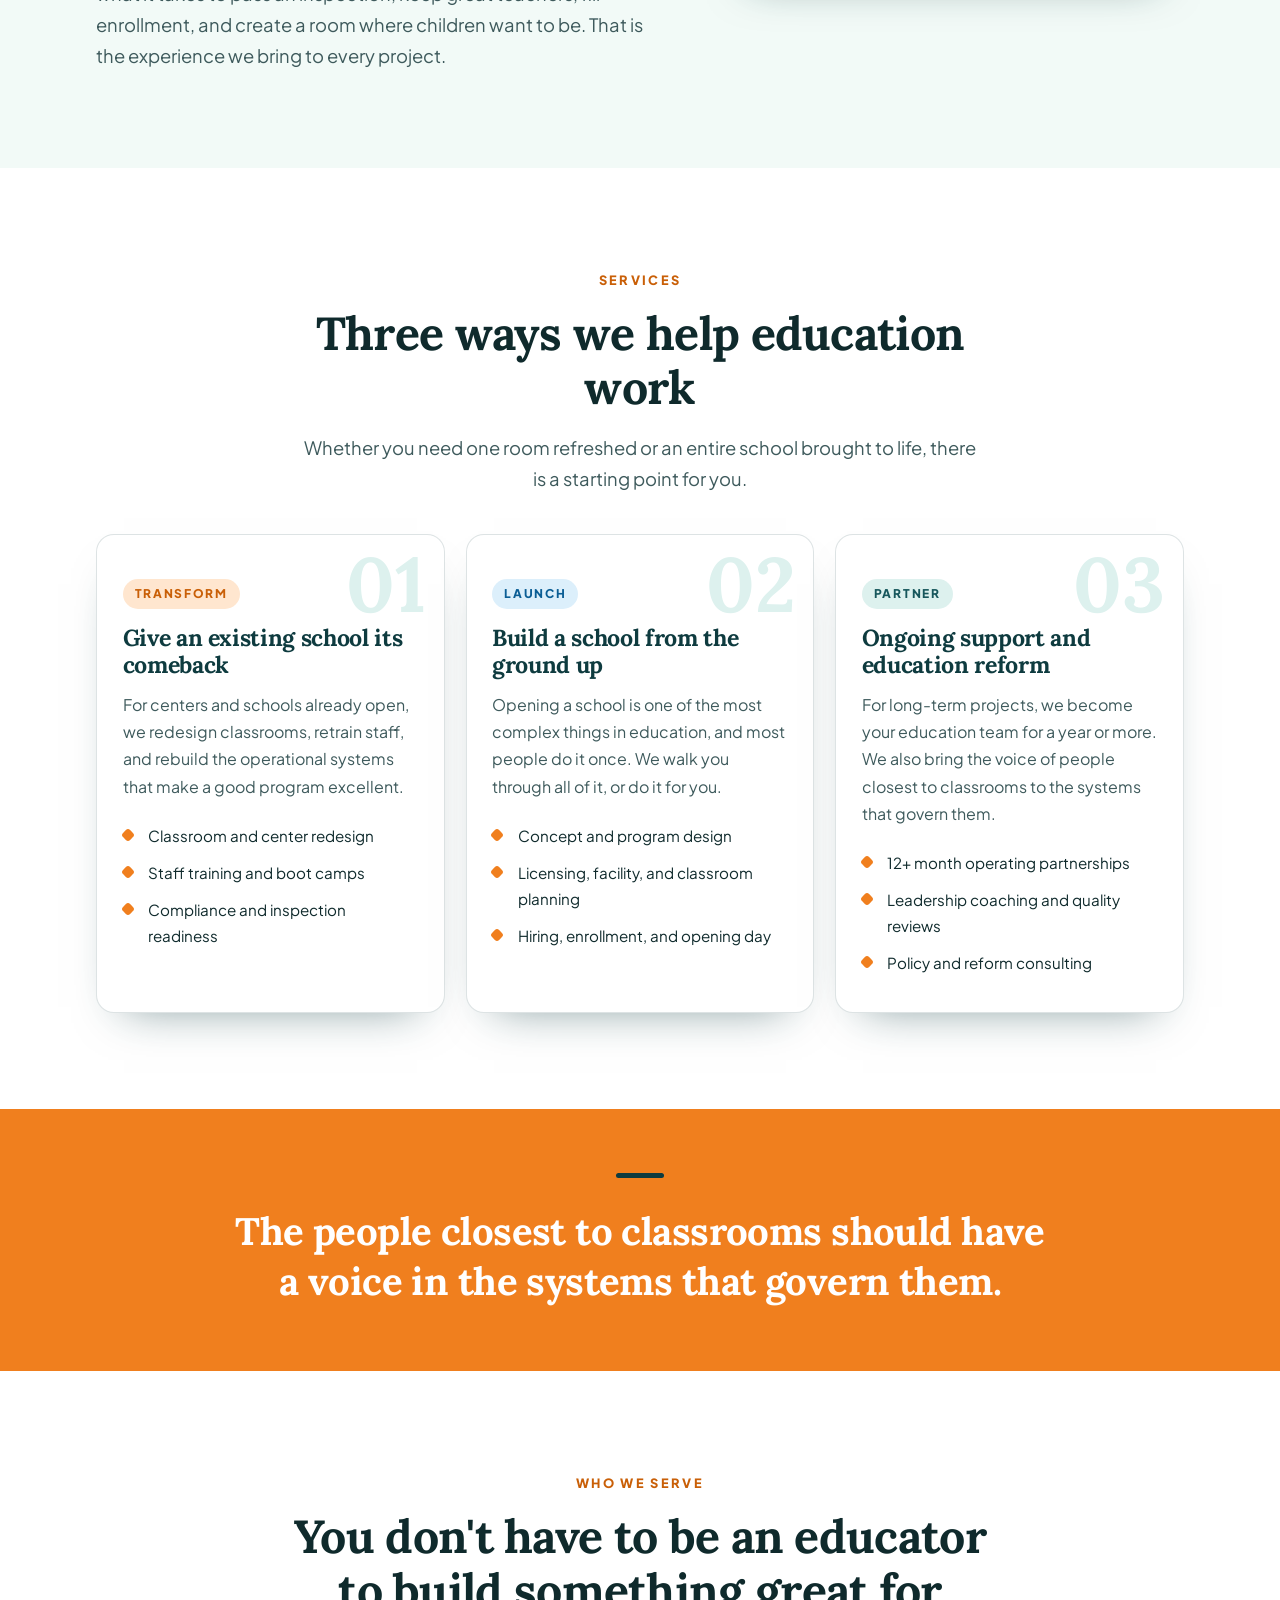
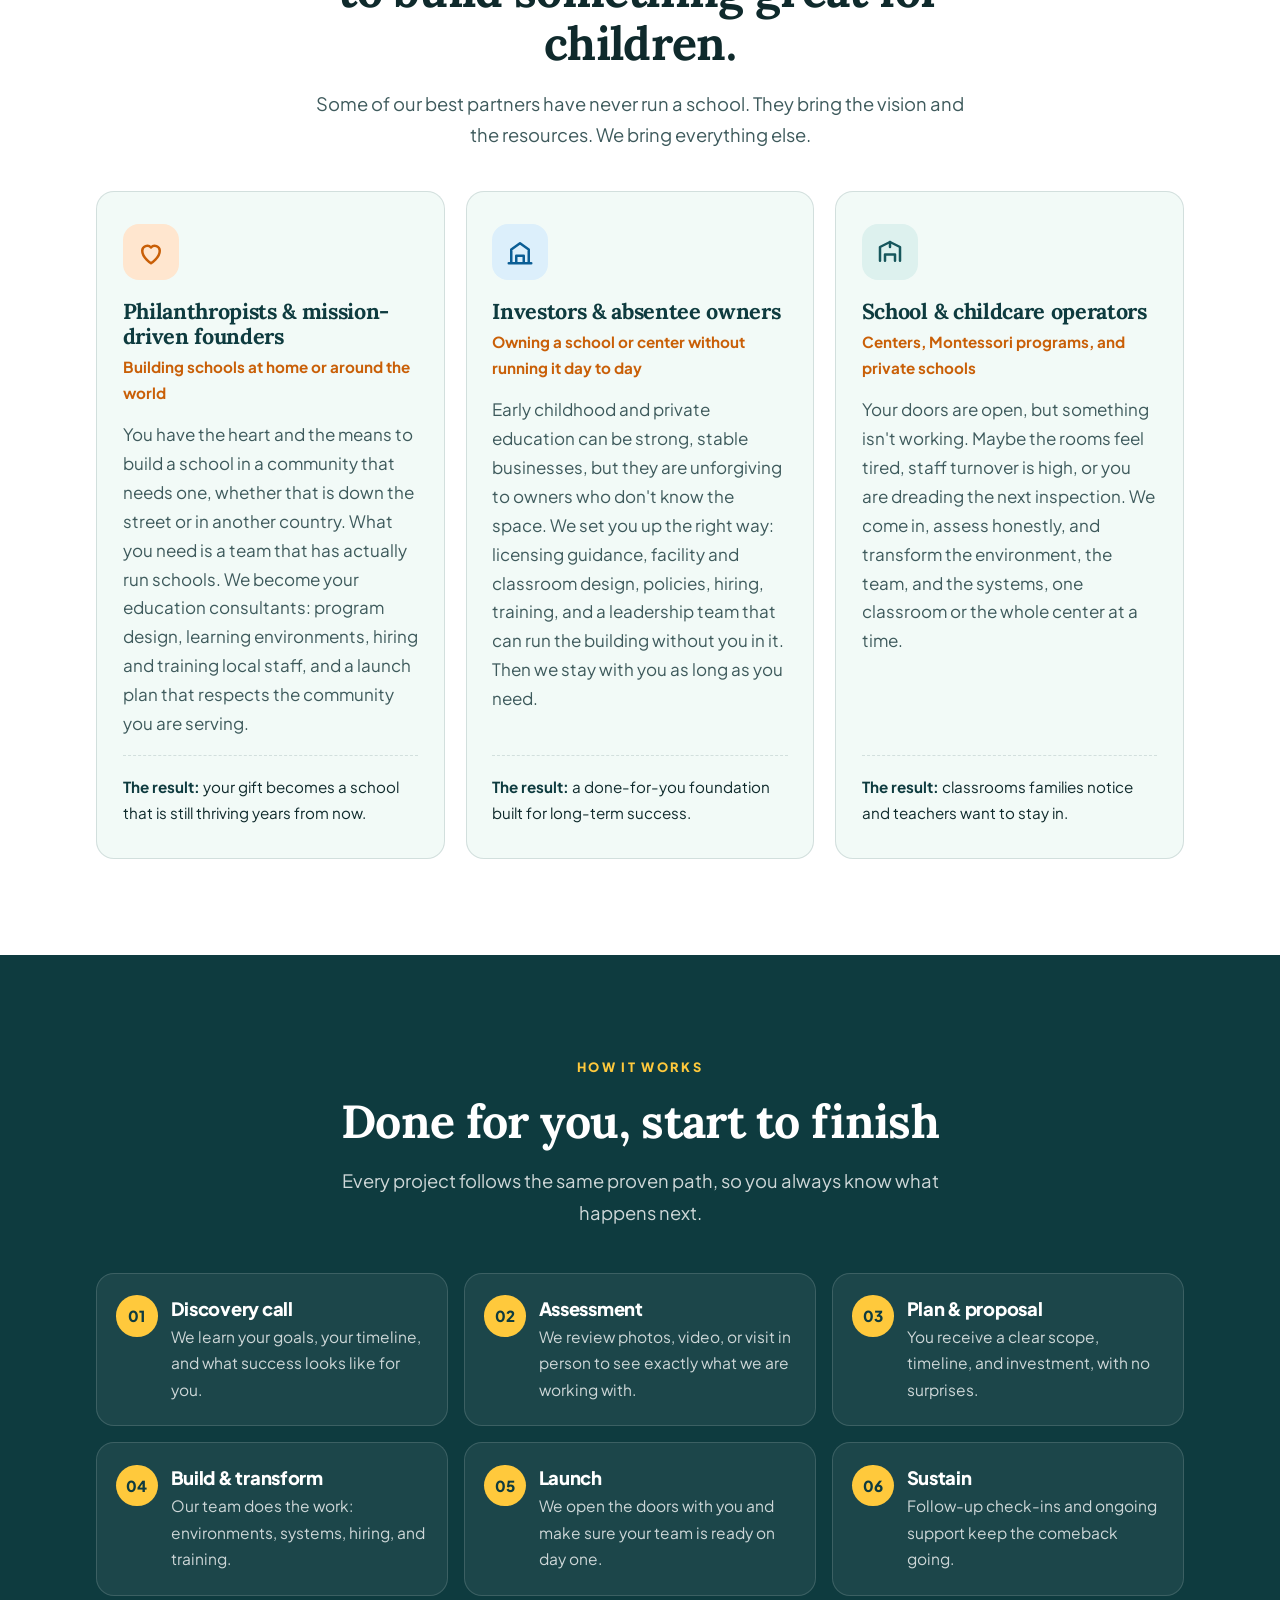
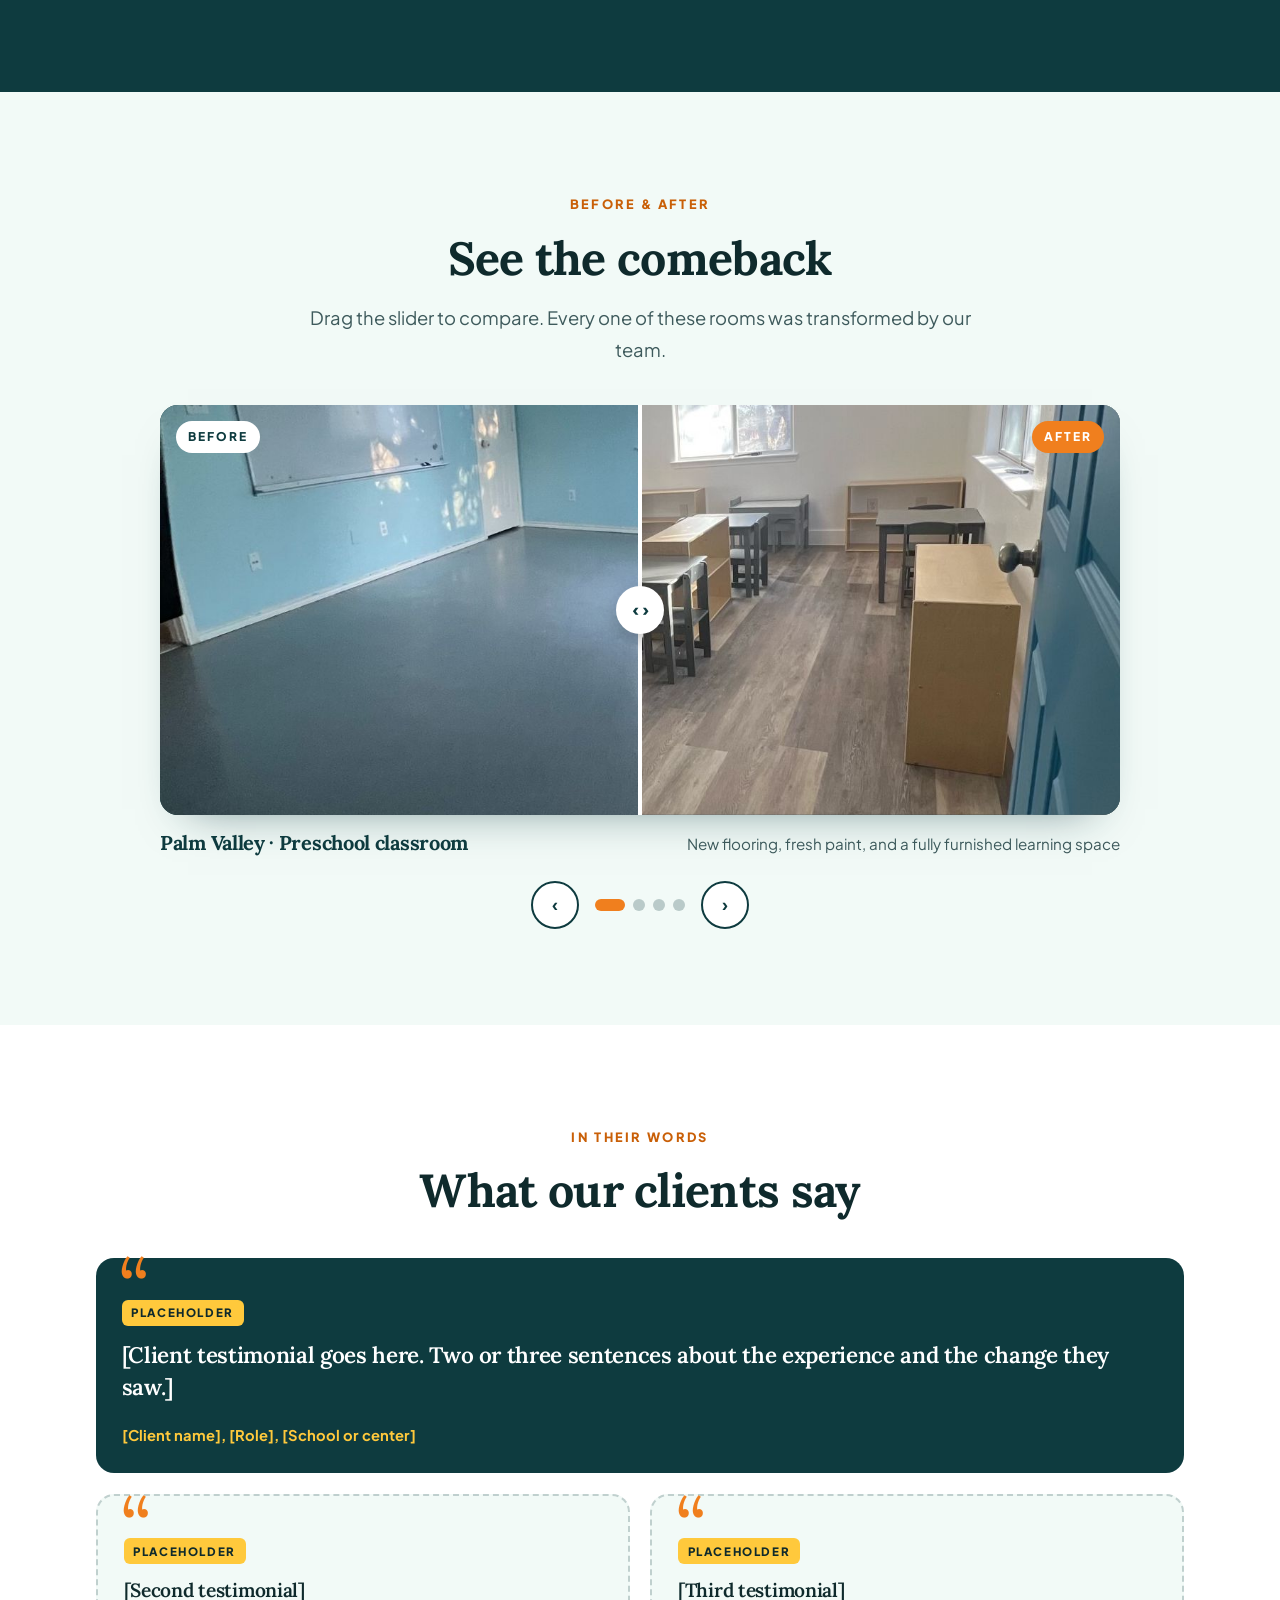
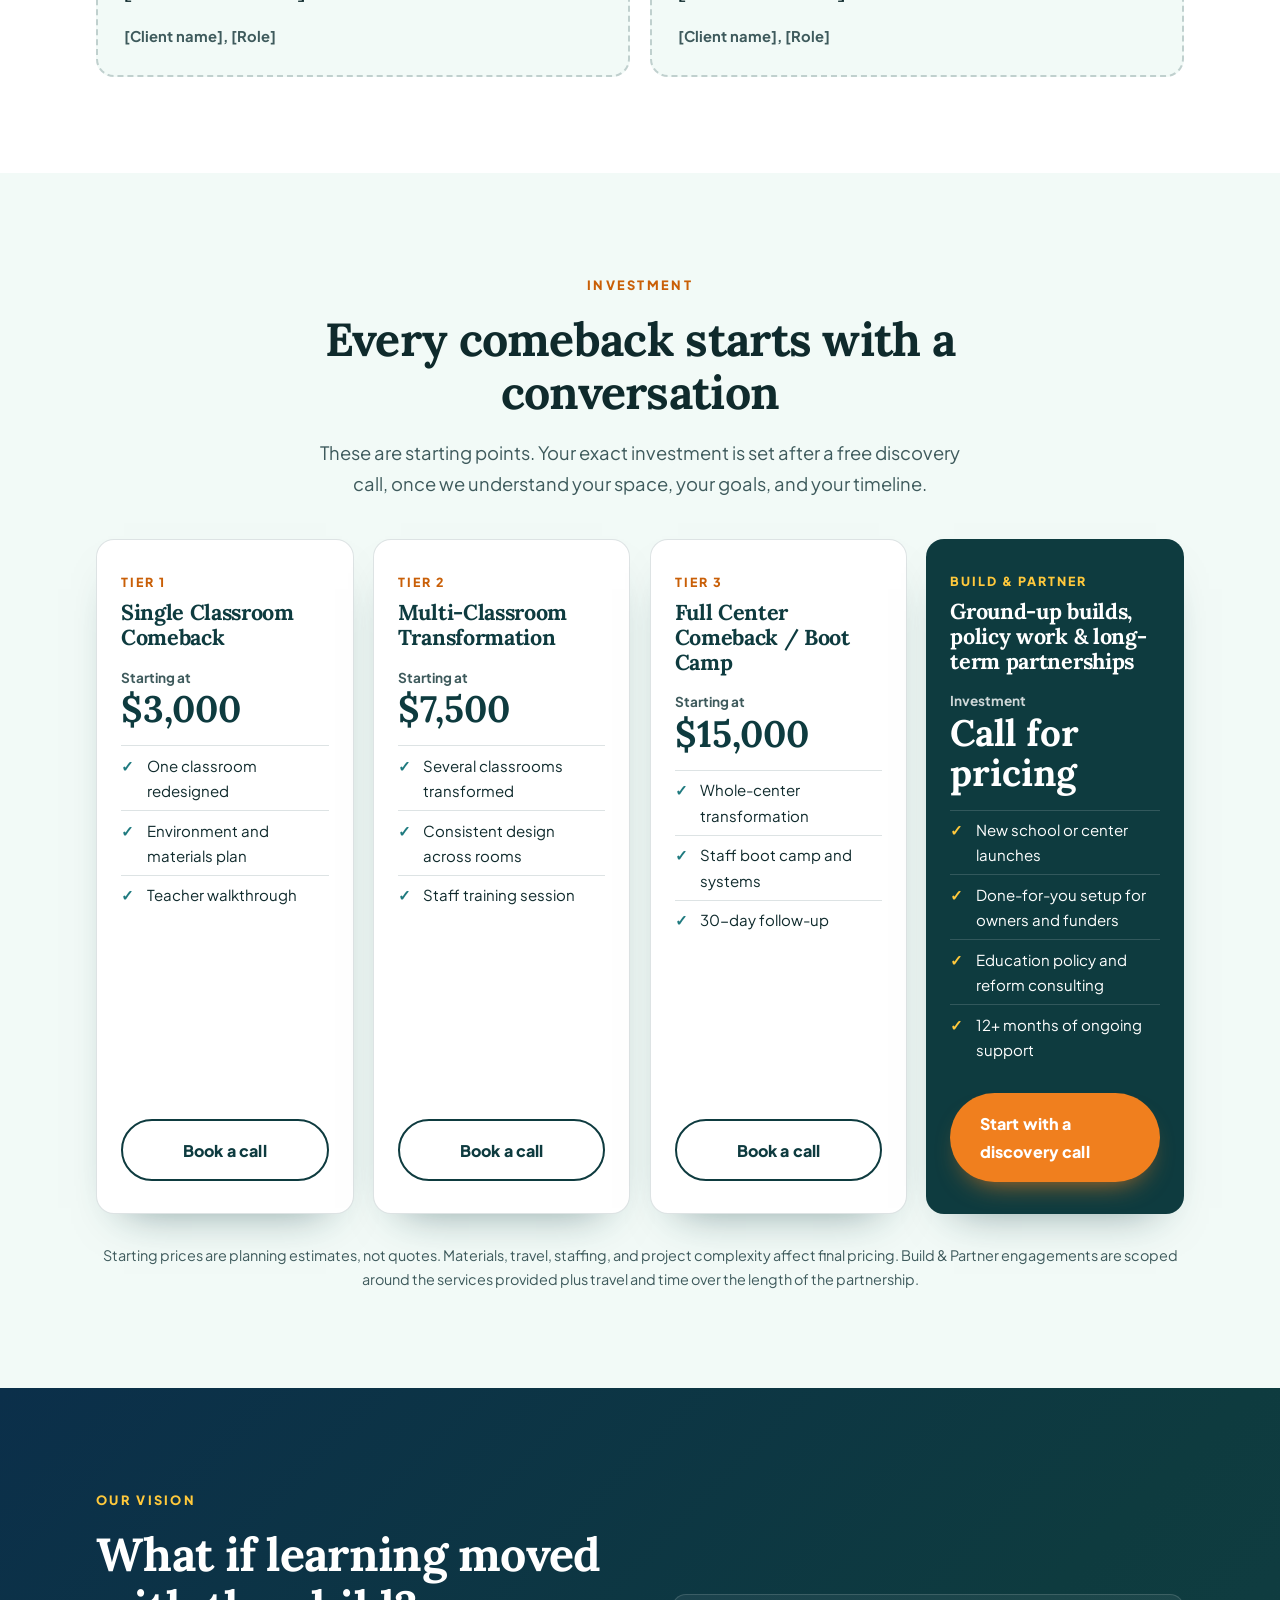
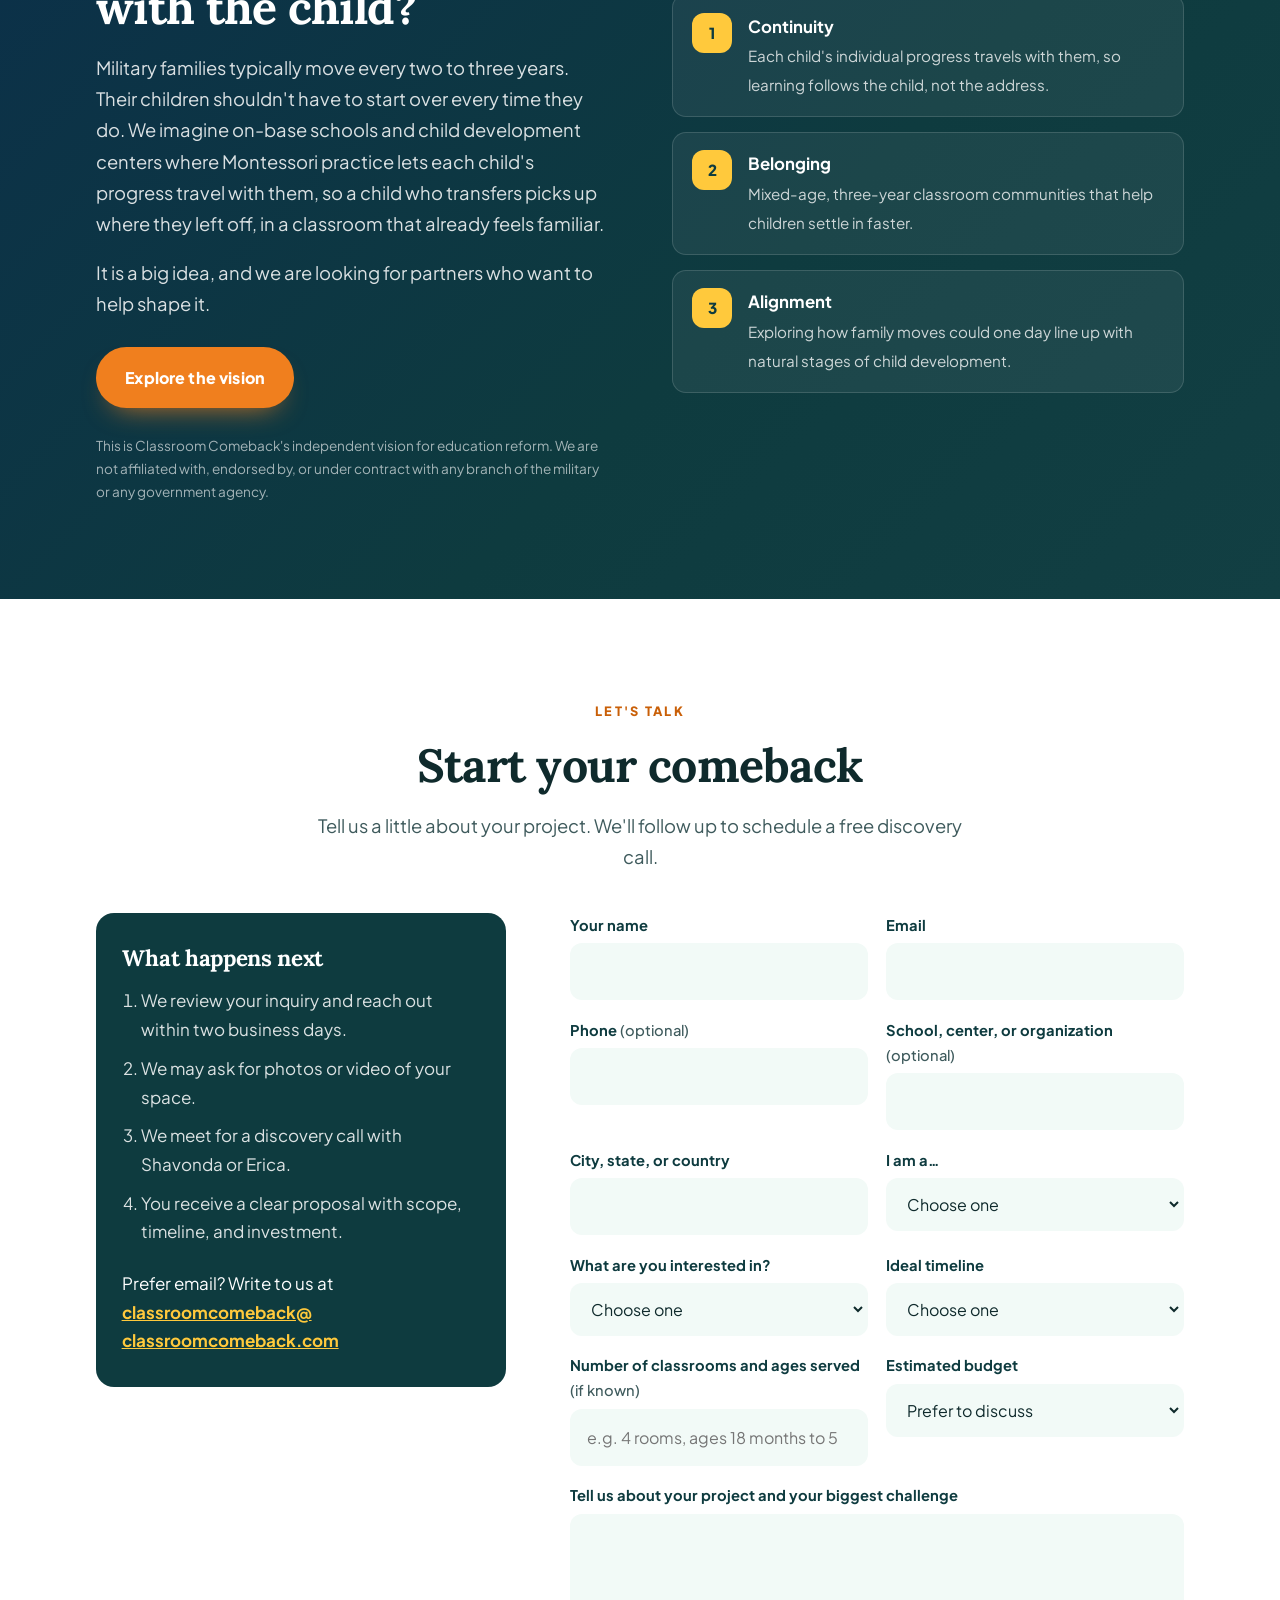
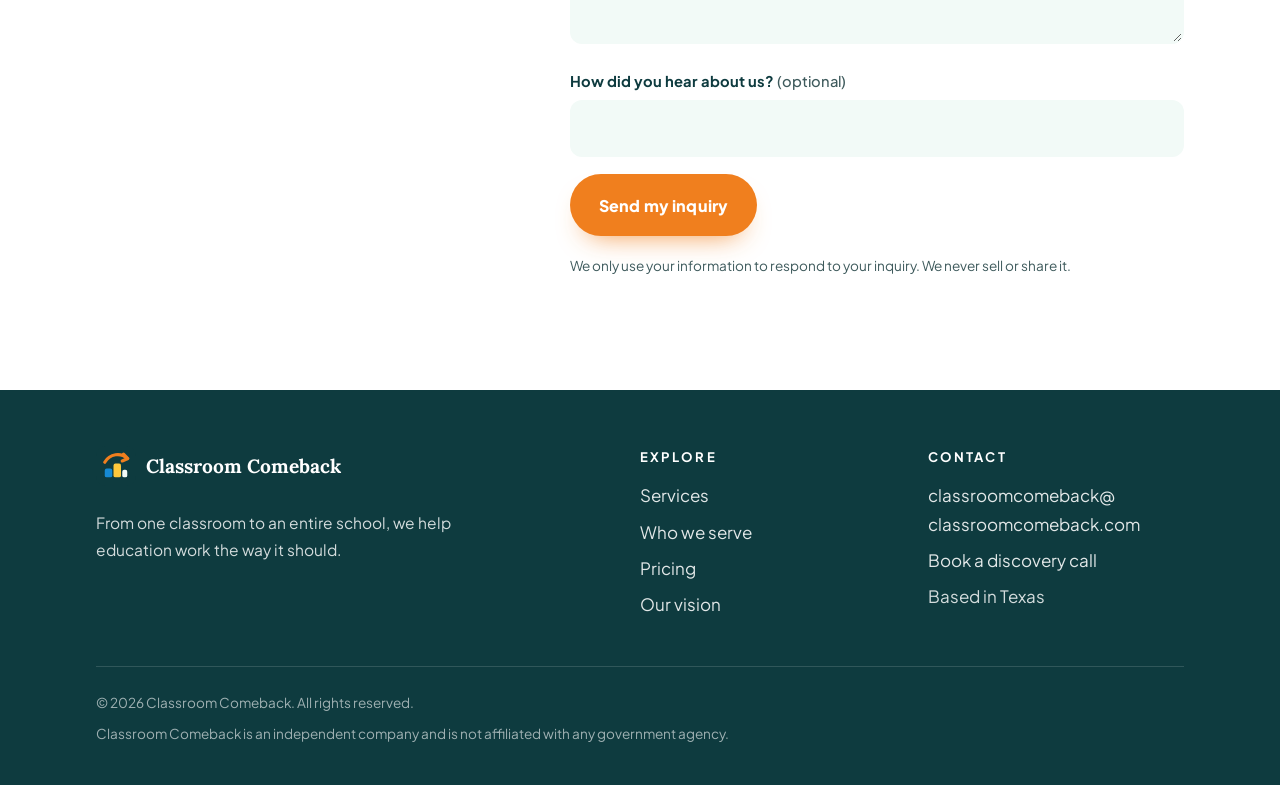
==== commit 75d37f75: "Add Palm Valley before/after gallery, link preview image and icons Gallery slides now come from CC_G" ====
--- a/index.html
+++ b/index.html
@@ -8,14 +8,24 @@
 <meta name="theme-color" content="#0E3B3F">
 <link rel="canonical" href="https://classroomcomeback.com/">
 <link rel="icon" href="/favicon.svg" type="image/svg+xml">
+<link rel="icon" href="/assets/favicon-32.png" type="image/png" sizes="32x32">
+<link rel="apple-touch-icon" href="/apple-touch-icon.png">
 
 <meta property="og:type" content="website">
 <meta property="og:site_name" content="Classroom Comeback">
-<meta property="og:title" content="Classroom Comeback">
-<meta property="og:description" content="From one classroom to an entire school, we help education work the way it should.">
+<meta property="og:title" content="Classroom Comeback | School Transformation, Design &amp; Launch">
+<meta property="og:description" content="Classroom and childcare center transformations, done-for-you school launches, and consulting. From one classroom to an entire school, we help education work the way it should.">
 <meta property="og:url" content="https://classroomcomeback.com/">
-<!-- TODO: add og:image (1200x630) once the real logo and photos arrive -->
-<meta name="twitter:card" content="summary">
+<meta property="og:image" content="https://classroomcomeback.com/assets/og-image.jpg?v=1">
+<meta property="og:image:secure_url" content="https://classroomcomeback.com/assets/og-image.jpg?v=1">
+<meta property="og:image:type" content="image/jpeg">
+<meta property="og:image:width" content="1200">
+<meta property="og:image:height" content="630">
+<meta property="og:image:alt" content="A Palm Valley classroom before and after a Classroom Comeback, with the Classroom Comeback name and tagline">
+<meta name="twitter:card" content="summary_large_image">
+<meta name="twitter:title" content="Classroom Comeback | School Transformation, Design &amp; Launch">
+<meta name="twitter:description" content="Classroom and childcare center transformations, done-for-you school launches, and consulting. From one classroom to an entire school, we help education work the way it should.">
+<meta name="twitter:image" content="https://classroomcomeback.com/assets/og-image.jpg?v=1">
 
 <script type="application/ld+json">
 {
@@ -33,7 +43,7 @@
 <link rel="preconnect" href="https://fonts.googleapis.com">
 <link rel="preconnect" href="https://fonts.gstatic.com" crossorigin>
 <link href="https://fonts.googleapis.com/css2?family=Lora:ital,wght@0,600;0,700;1,600;1,700&family=Plus+Jakarta+Sans:wght@400;500;700;800&display=swap" rel="stylesheet">
-<link rel="stylesheet" href="/assets/styles.css?v=4">
+<link rel="stylesheet" href="/assets/styles.css?v=8">
 </head>
 <body>
 <a class="skip" href="#main">Skip to content</a>
@@ -242,39 +252,9 @@
 
       <div class="carousel reveal" aria-roledescription="carousel" aria-label="Before and after projects">
         <p class="sr-only carousel-status" aria-live="polite"></p>
-        <div class="carousel-track">
-          <!-- PLACEHOLDER SLIDES: replace each .ph span with
-               <img src="/assets/photos/project1-before.jpg" alt="..."> and the matching after photo. -->
-          <div class="slide" role="group" aria-roledescription="slide" aria-label="Project 1">
-            <div class="compare">
-              <div class="layer before"><span class="ph">Before photo</span></div>
-              <div class="layer after"><span class="ph">After photo</span></div>
-              <span class="label l">Before</span><span class="label r">After</span>
-              <div class="divider"></div>
-              <input type="range" min="0" max="100" value="50" aria-label="Compare before and after for project 1">
-            </div>
-            <div class="slide-caption"><h3>Project name coming soon</h3><p>Location · Scope of work</p></div>
-          </div>
-          <div class="slide" role="group" aria-roledescription="slide" aria-label="Project 2">
-            <div class="compare">
-              <div class="layer before"><span class="ph">Before photo</span></div>
-              <div class="layer after"><span class="ph">After photo</span></div>
-              <span class="label l">Before</span><span class="label r">After</span>
-              <div class="divider"></div>
-              <input type="range" min="0" max="100" value="50" aria-label="Compare before and after for project 2">
-            </div>
-            <div class="slide-caption"><h3>Project name coming soon</h3><p>Location · Scope of work</p></div>
-          </div>
-          <div class="slide" role="group" aria-roledescription="slide" aria-label="Project 3">
-            <div class="compare">
-              <div class="layer before"><span class="ph">Before photo</span></div>
-              <div class="layer after"><span class="ph">After photo</span></div>
-              <span class="label l">Before</span><span class="label r">After</span>
-              <div class="divider"></div>
-              <input type="range" min="0" max="100" value="50" aria-label="Compare before and after for project 3">
-            </div>
-            <div class="slide-caption"><h3>Project name coming soon</h3><p>Location · Scope of work</p></div>
-          </div>
+        <div class="carousel-track" data-gallery>
+          <!-- Slides are built from CC_GALLERY in /assets/site.js. To add a project,
+               put its photos in /assets/photos/ and add one entry there. -->
         </div>
         <div class="carousel-controls">
           <button class="carousel-btn" type="button" data-prev aria-label="Previous project">‹</button>
@@ -418,7 +398,11 @@
           <p>Prefer email? Write to us at<br><a href="mailto:classroomcomeback@classroomcomeback.com">classroomcomeback@<wbr>classroomcomeback.com</a></p>
         </aside>
 
-        <form class="lead-form reveal" novalidate>
+        <form class="lead-form reveal" novalidate method="POST" target="cc-submit-frame" accept-charset="UTF-8"
+              action="https://script.google.com/macros/s/AKfycby8bi527dObp6tWit3-7BP6WtgP-53x9ZB2DJnPqbSb_l6fWStemFQnEX-6seJDjcE0/exec">
+          <div id="form-errors" class="form-status" role="alert"></div>
+          <input type="hidden" name="page" value="/">
+          <input type="hidden" name="submittedAt" value="">
           <div class="field-row two">
             <div class="field"><label for="f-name">Your name</label><input id="f-name" name="name" autocomplete="name" required></div>
             <div class="field"><label for="f-email">Email</label><input id="f-email" name="email" type="email" autocomplete="email" required></div>
@@ -491,6 +475,7 @@
           <div><button class="btn btn-primary" type="submit">Send my inquiry</button></div>
           <p class="form-note">We only use your information to respond to your inquiry. We never sell or share it.</p>
           <div id="form-status" class="form-status" role="status" tabindex="-1"></div>
+          <iframe name="cc-submit-frame" title="Form submission" hidden></iframe>
         </form>
       </div>
     </div>
@@ -533,6 +518,6 @@
   </div>
 </footer>
 
-<script src="/assets/site.js?v=4"></script>
+<script src="/assets/site.js?v=8"></script>
 </body>
 </html>
--- a/assets/styles.css
+++ b/assets/styles.css
@@ -401,3 +401,11 @@
 @media (max-width: 59.99em) {
   .hero::after { background: linear-gradient(180deg, rgba(14, 59, 63, .82) 0%, rgba(14, 59, 63, .92) 60%, rgba(14, 59, 63, .97) 100%); }
 }
+
+.field [aria-invalid="true"] { border-color: #C0392B; background: #FDF1F0; }
+#form-errors.show { margin-bottom: .2rem; }
+
+/* real before/after photos */
+.compare.has-photos { aspect-ratio: 1352 / 577; background: var(--teal-900); }
+.compare.has-photos .layer { background: none; }
+@media (max-width: 640px) { .compare.has-photos { aspect-ratio: 3 / 2; } }
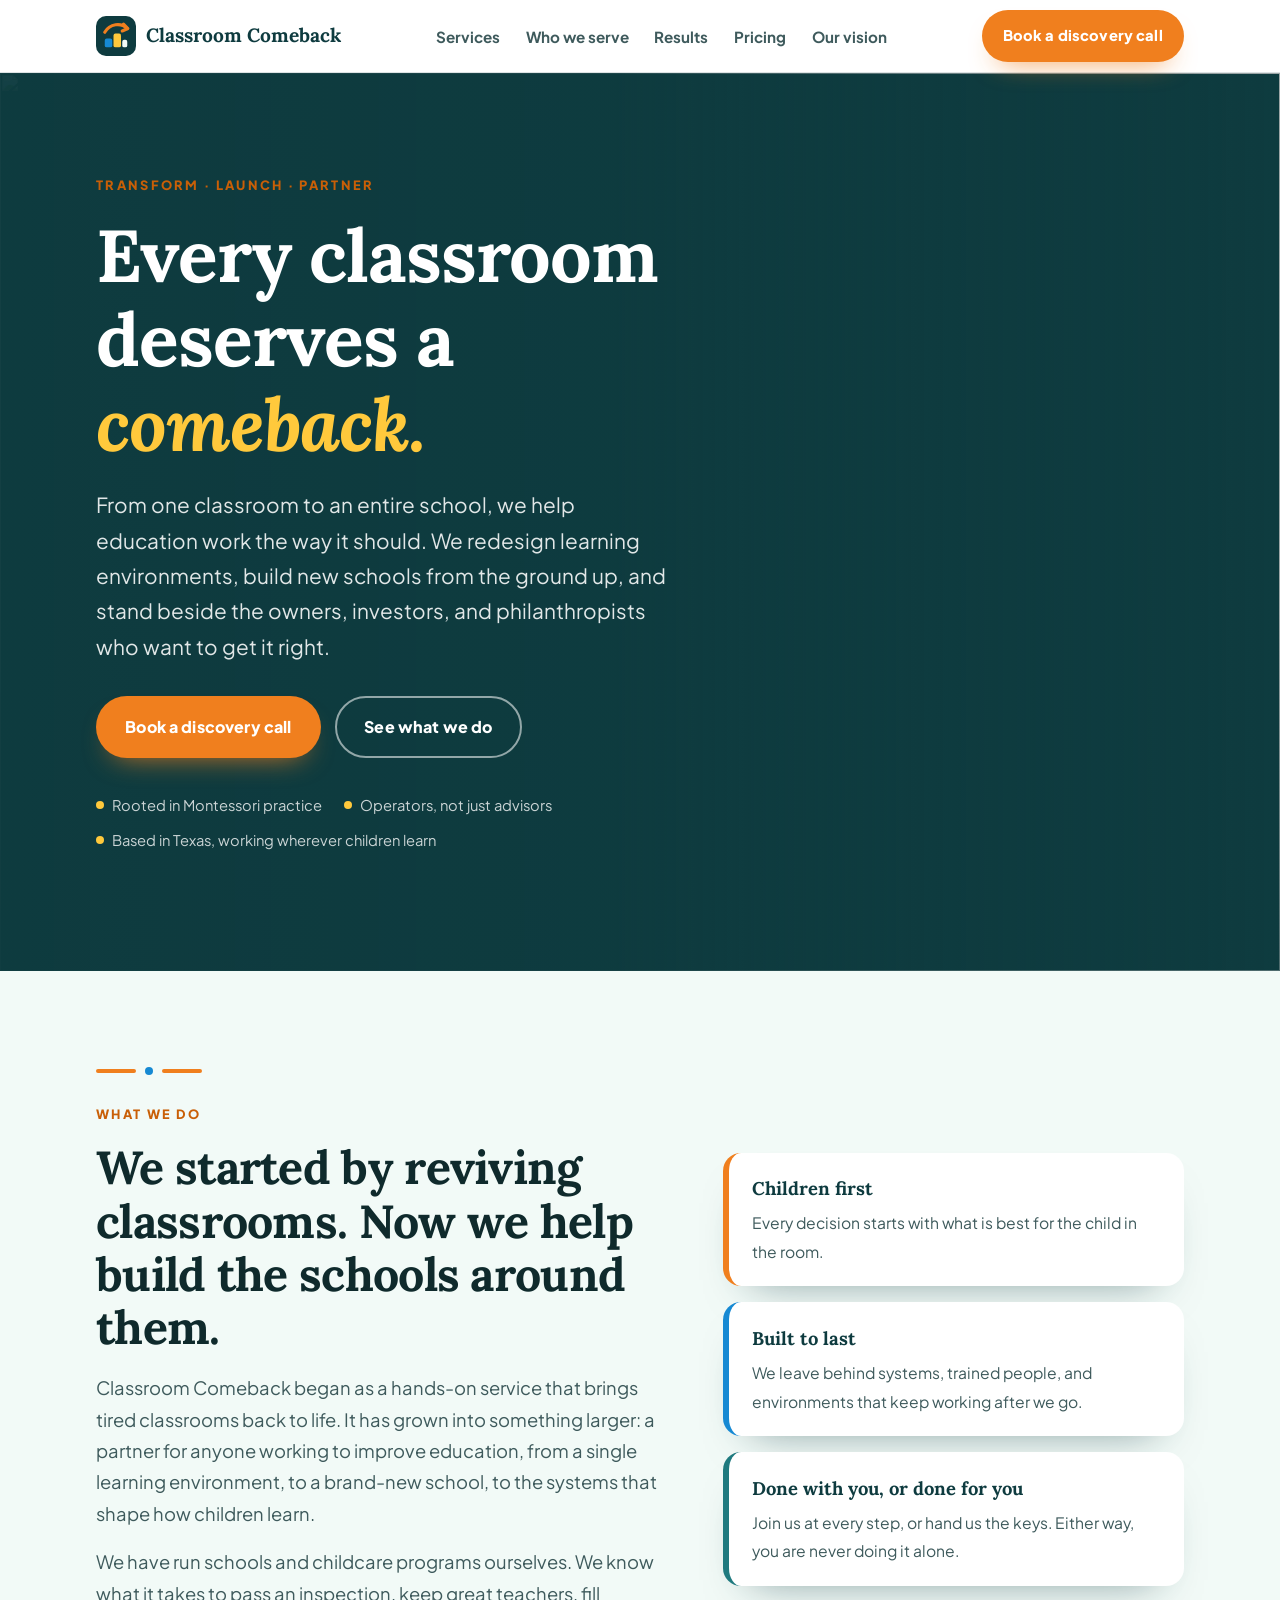
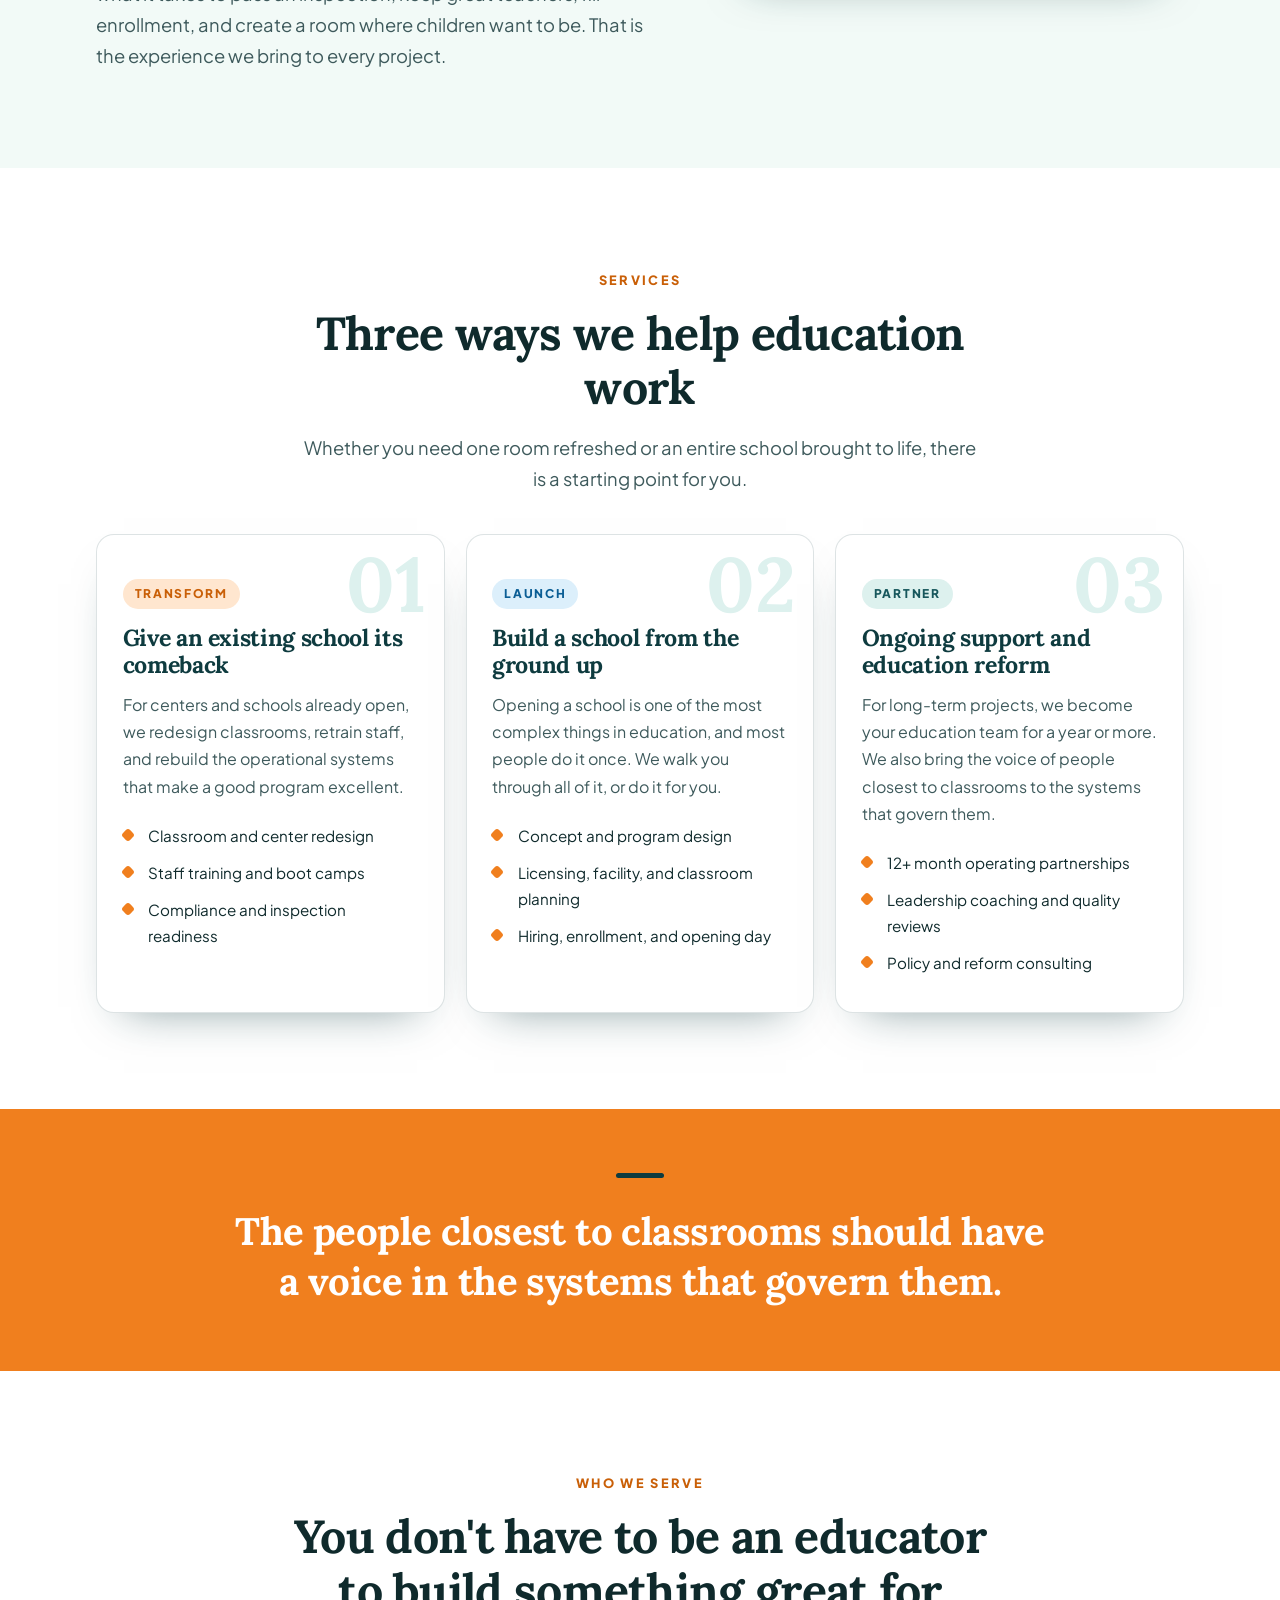
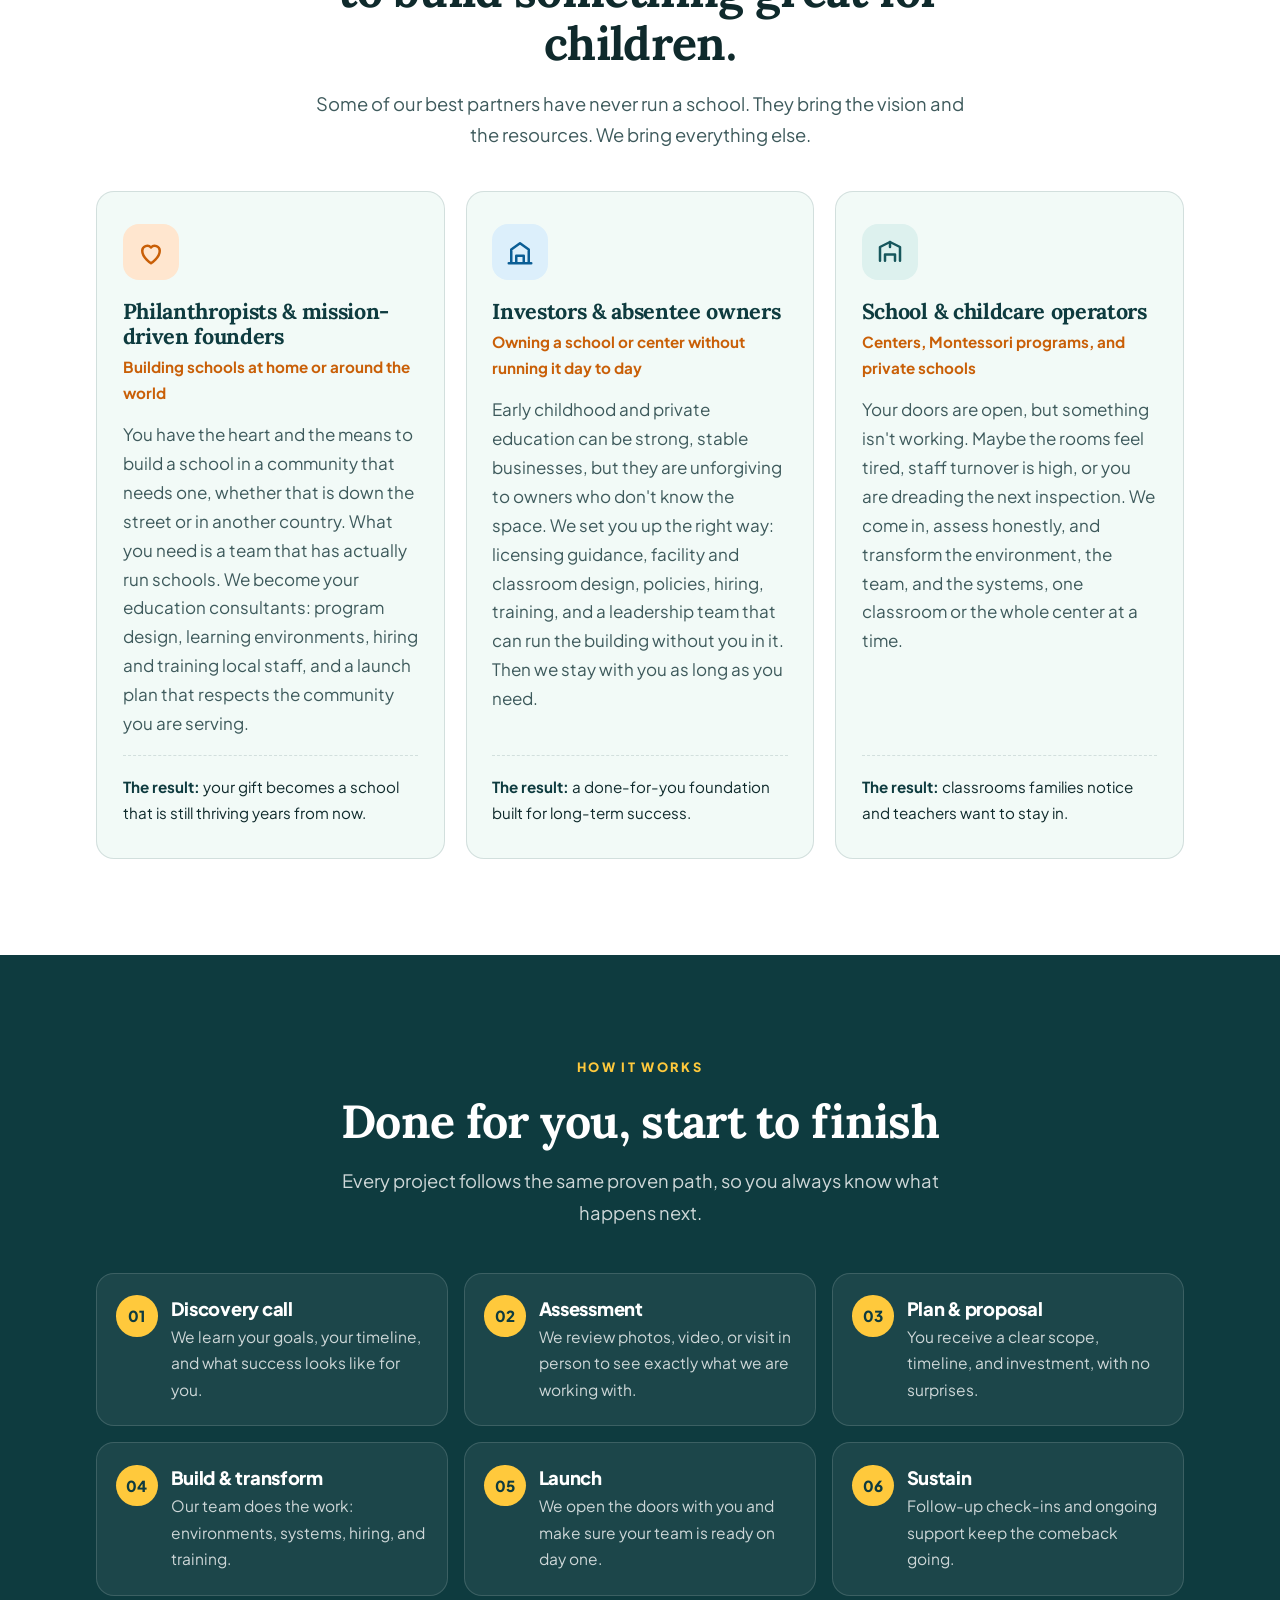
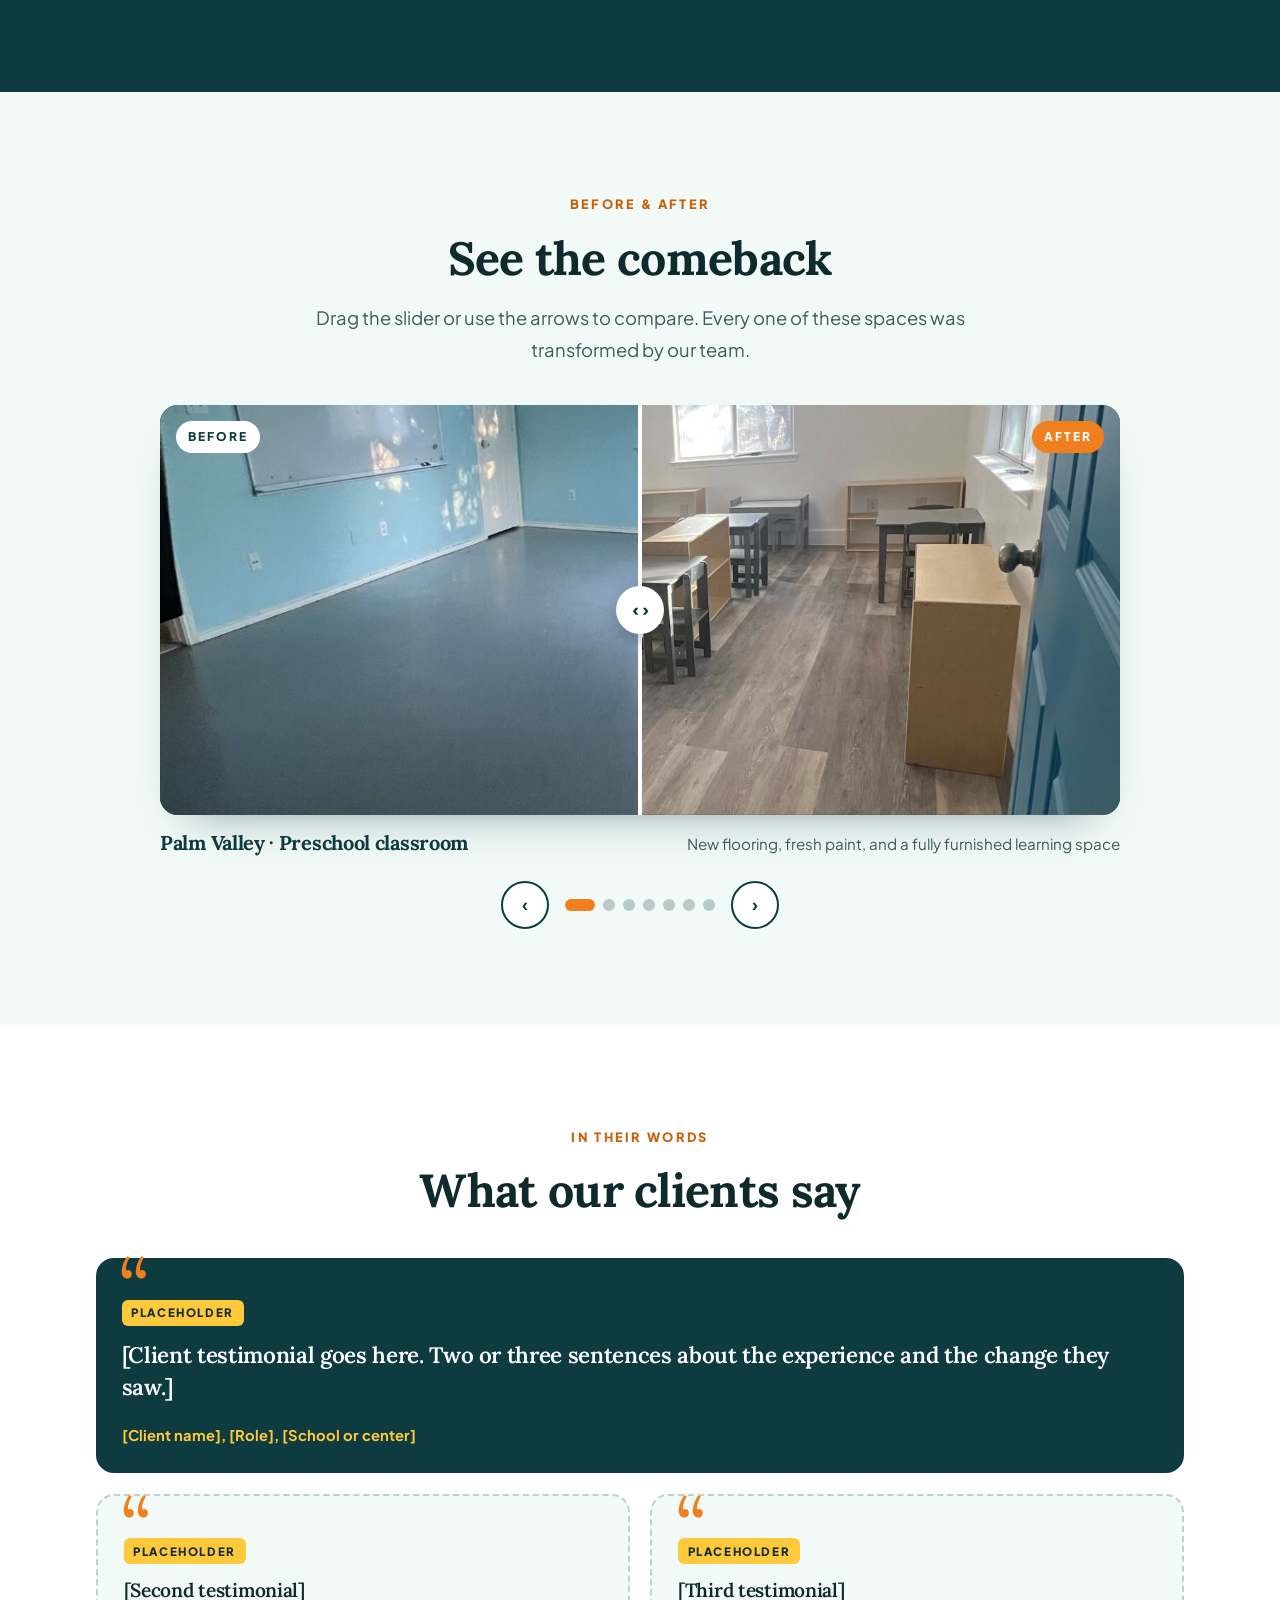
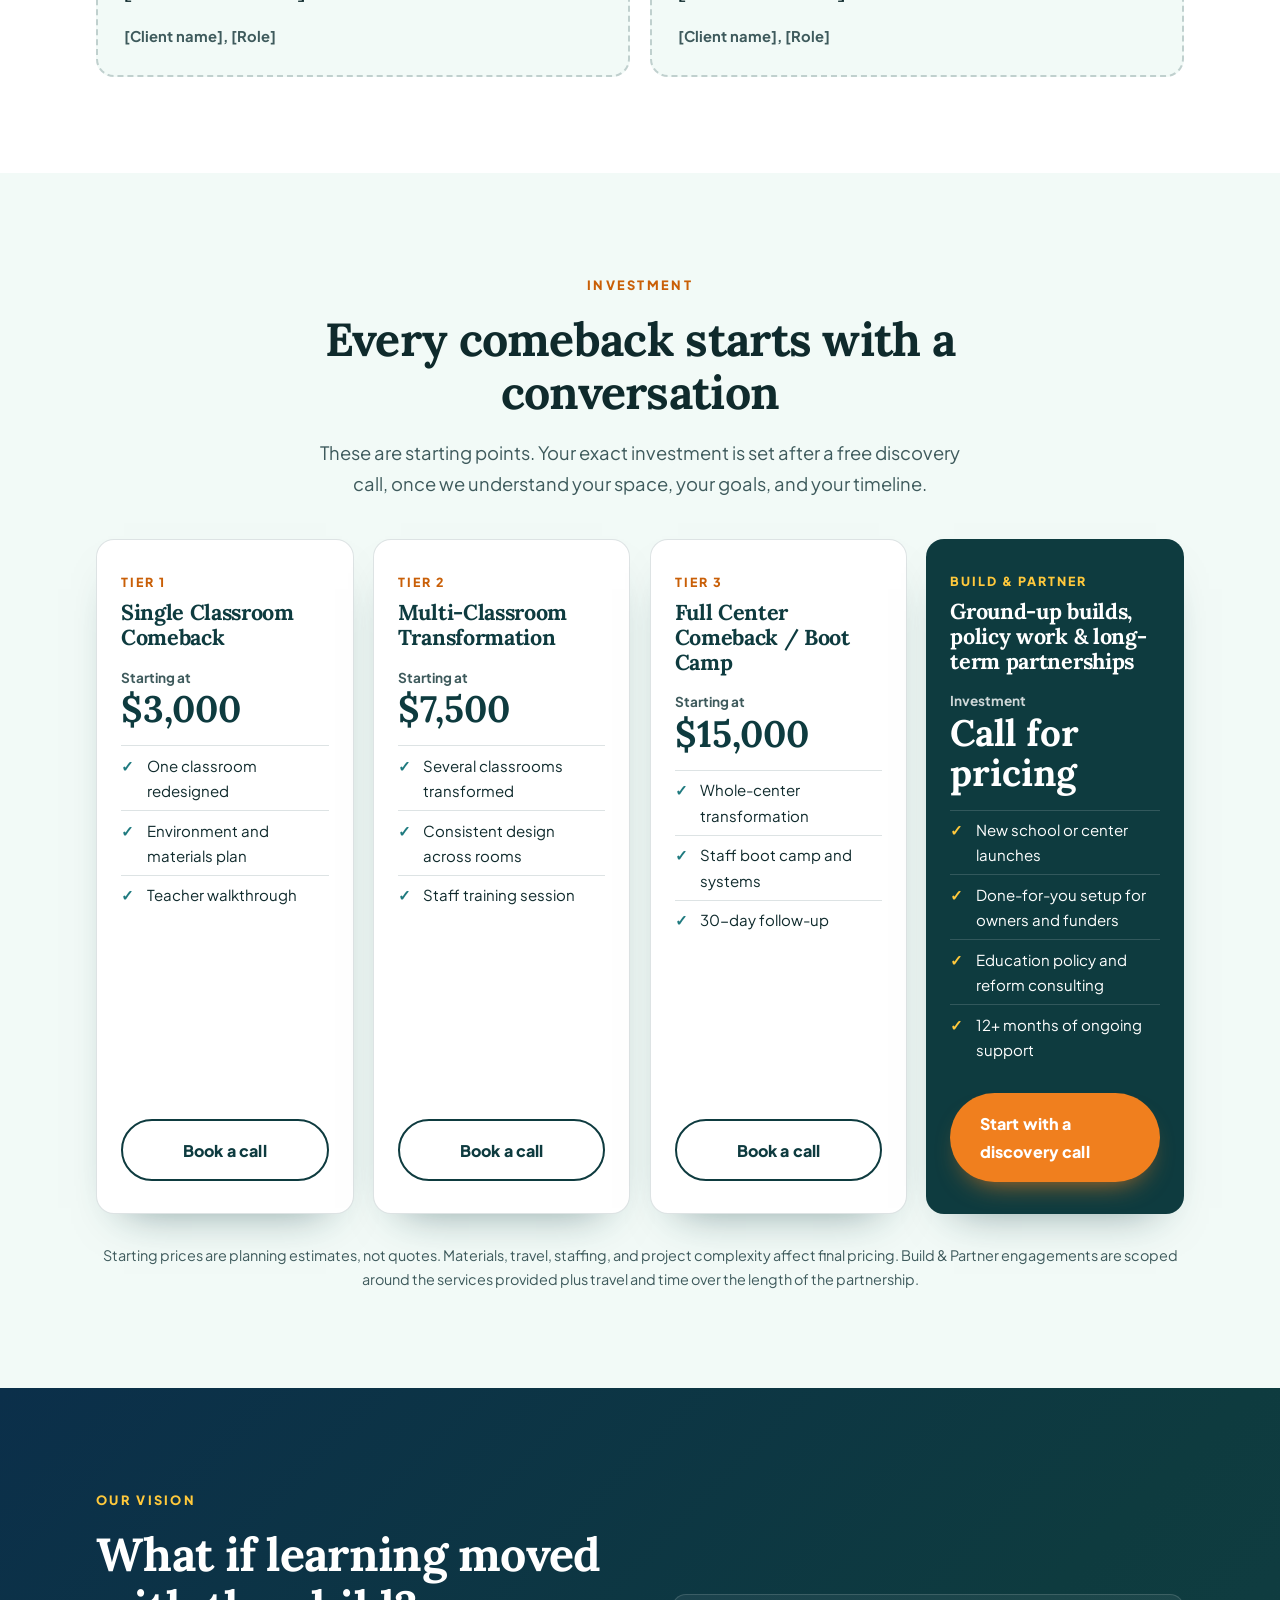
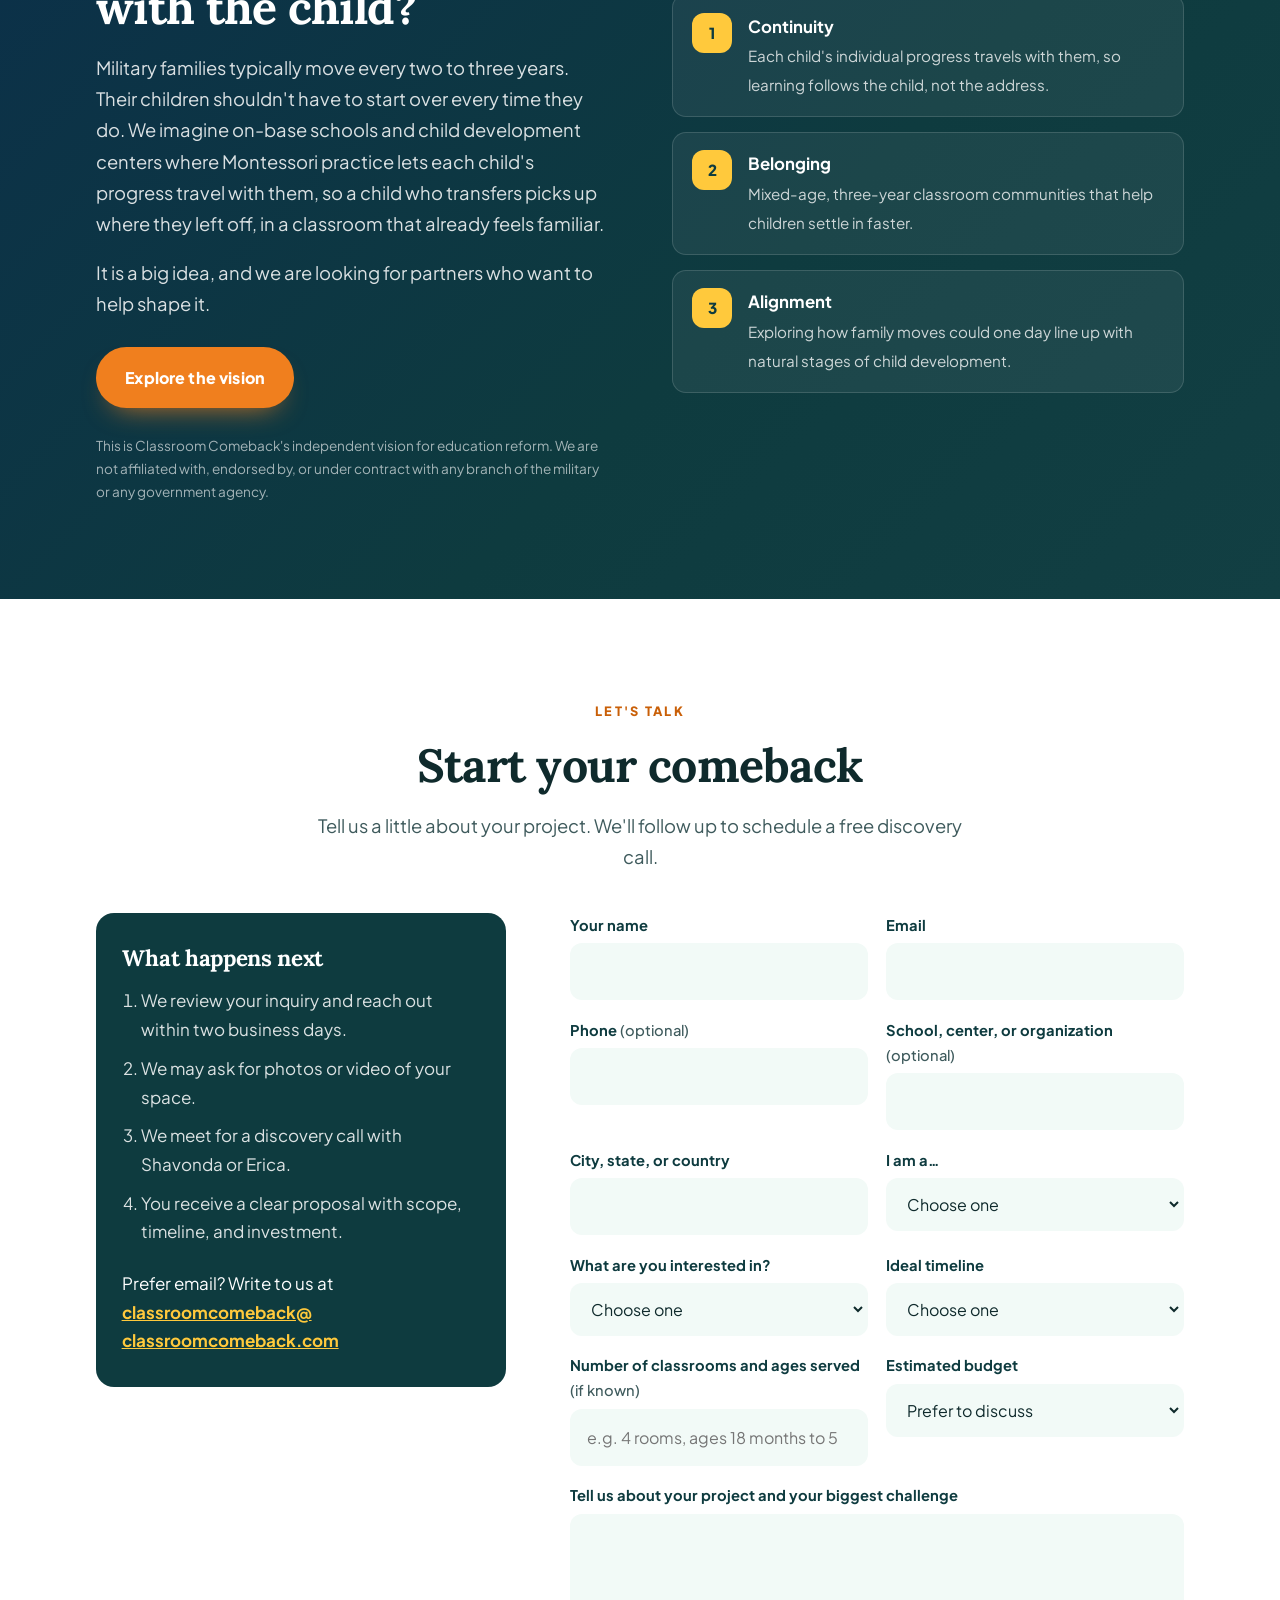
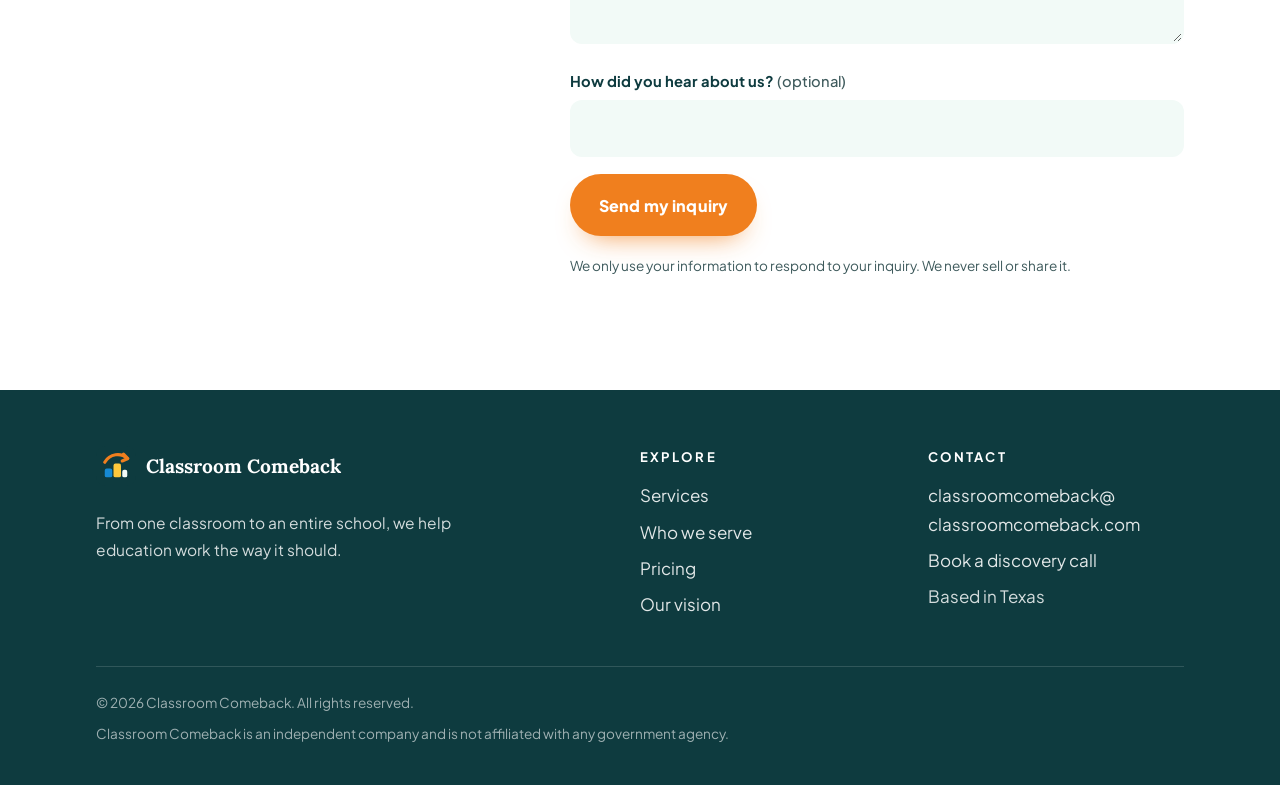
==== commit 03c96b86: "Add Flow Academy, Anderson Mill and Palm Valley second-comeback slides Adds a side-by-side gallery l" ====
--- a/index.html
+++ b/index.html
@@ -43,7 +43,7 @@
 <link rel="preconnect" href="https://fonts.googleapis.com">
 <link rel="preconnect" href="https://fonts.gstatic.com" crossorigin>
 <link href="https://fonts.googleapis.com/css2?family=Lora:ital,wght@0,600;0,700;1,600;1,700&family=Plus+Jakarta+Sans:wght@400;500;700;800&display=swap" rel="stylesheet">
-<link rel="stylesheet" href="/assets/styles.css?v=8">
+<link rel="stylesheet" href="/assets/styles.css?v=9">
 </head>
 <body>
 <a class="skip" href="#main">Skip to content</a>
@@ -247,7 +247,7 @@
       <div class="center narrow reveal">
         <span class="eyebrow">Before &amp; after</span>
         <h2 class="section-title" id="results-h">See the comeback</h2>
-        <p class="lede">Drag the slider to compare. Every one of these rooms was transformed by our team.</p>
+        <p class="lede">Drag the slider or use the arrows to compare. Every one of these spaces was transformed by our team.</p>
       </div>
 
       <div class="carousel reveal" aria-roledescription="carousel" aria-label="Before and after projects">
@@ -518,6 +518,6 @@
   </div>
 </footer>
 
-<script src="/assets/site.js?v=8"></script>
+<script src="/assets/site.js?v=9"></script>
 </body>
 </html>
--- a/assets/styles.css
+++ b/assets/styles.css
@@ -409,3 +409,10 @@
 .compare.has-photos { aspect-ratio: 1352 / 577; background: var(--teal-900); }
 .compare.has-photos .layer { background: none; }
 @media (max-width: 640px) { .compare.has-photos { aspect-ratio: 3 / 2; } }
+.side-by-side { display: grid; grid-template-columns: 1fr 1fr; gap: 6px; border-radius: var(--radius); overflow: hidden; background: var(--white); }
+.side-by-side figure { position: relative; margin: 0; aspect-ratio: 3 / 4; }
+.side-by-side img { width: 100%; height: 100%; object-fit: cover; display: block; }
+.side-by-side .label { position: absolute; top: 1rem; font-size: .75rem; font-weight: 800; letter-spacing: .16em; text-transform: uppercase; background: var(--white); color: var(--teal-900); padding: .35rem .75rem; border-radius: 999px; }
+.side-by-side .label.l { left: 1rem; }
+.side-by-side .label.r { right: 1rem; background: var(--orange); color: var(--white); }
+@media (min-width: 900px) { .side-by-side { max-width: 44rem; margin: 0 auto; } }
